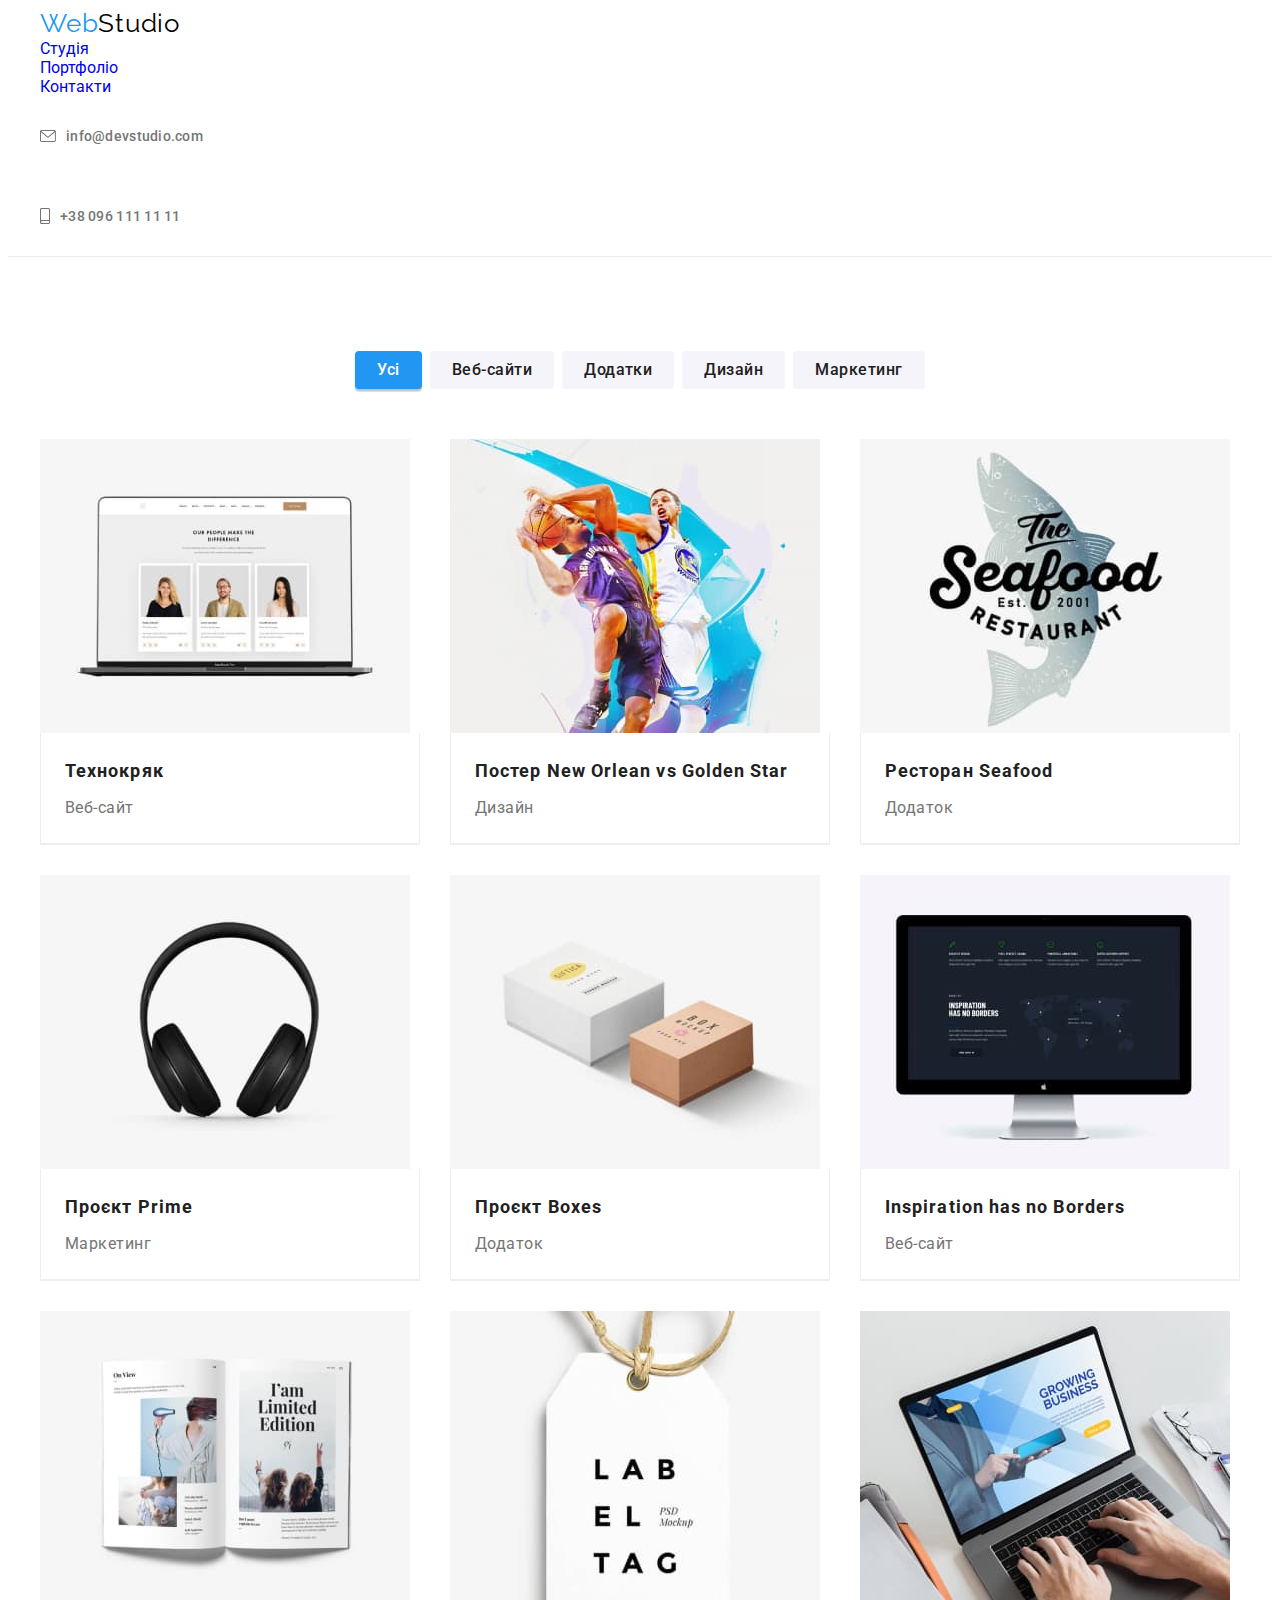
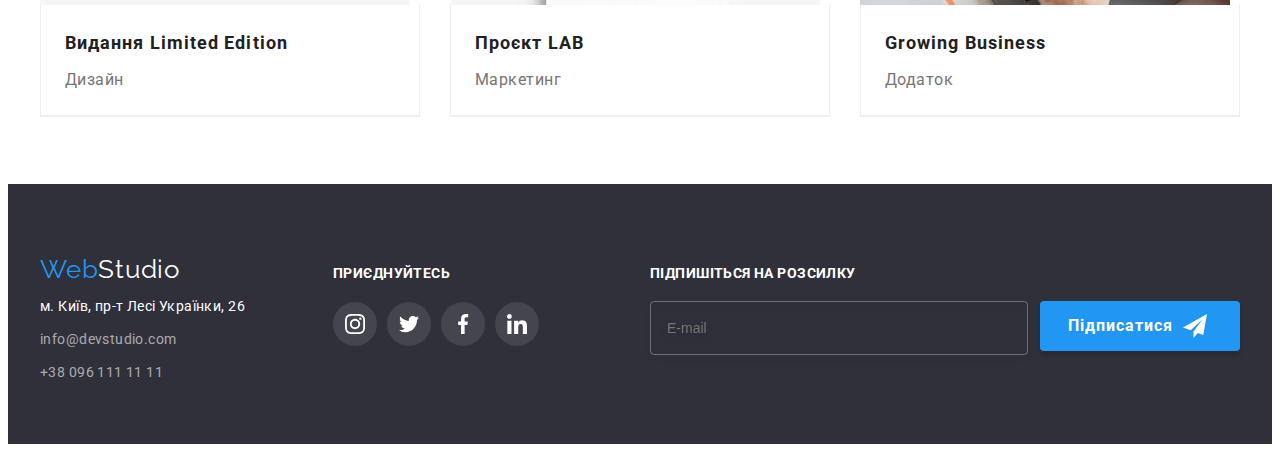
==== portfolio.html @ 2c51d4e5 "копіювання старого репозиторія" ====
<!DOCTYPE html>
<html lang="en">
<head>
    <meta charset="UTF-8">
    <meta http-equiv="X-UA-Compatible" content="IE=edge">
    <meta name="viewport" content="width=device-width, initial-scale=1.0">
    <title>goit-markup-hw-02</title>
    <link rel="preconnect" href="https://fonts.googleapis.com">
    <link rel="preconnect" href="https://fonts.gstatic.com" crossorigin>
    <link href="https://fonts.googleapis.com/css2?family=Raleway:wght@700&family=Roboto:wght@400;500;700;900&display=swap"
        rel="stylesheet">
    <link rel="stylesheet" href="https://cdnjs.cloudflare.com/ajax/libs/modern-normalize/1.1.0/modern-normalize.min.css"
        integrity="sha512-wpPYUAdjBVSE4KJnH1VR1HeZfpl1ub8YT/NKx4PuQ5NmX2tKuGu6U/JRp5y+Y8XG2tV+wKQpNHVUX03MfMFn9Q=="
        crossorigin="anonymous" referrerpolicy="no-referrer" />
    <!-- <link rel="stylesheet" href="./css/styles.css" /> -->
    <link rel="stylesheet" href="./css/main.min.css" />
</head>
<body>
    <header class="header">
       <div class="container header-container">
            <a href="./index.html" class="logo-link link"><span class="web">Web</span>Studio</a>
            <nav class="navigation">
                <ul class="header-nav ul">
                    <li class="header-nav-list">
                        <a href="./index.html"class="nav-link link">Студія</a></li>
                    <li class="header-nav-list">
                        <a href="./portfolio.html"class="nav-link link current">Портфоліо</a></li>
                    <li class="header-nav-list">
                        <a href="#"class="nav-link link">Контакти</a></li>
                </ul>
            </nav>
            <ul class="header-contacts ul">
                <li class="header-contacts-list">
                    <a href="mailto:info@devstudio.com" class="header-mail link">
                        <svg class="icon-mail" width="16" height="12">
                            <use href="./images/icons.svg#icon-envelope"></use>
                        </svg>
                    info@devstudio.com
                    </a>
                </li>
                <li class="header-contacts-list">
                    <a href="tel:+380961111111" class="header-tel link">
                        <svg class="icon-tel" width="10" height="16">
                            <use href="./images/icons.svg#icon-smartphone"></use>
                        </svg>
                    +38 096 111 11 11
                    </a>
                </li>
            </ul>
       </div>
    </header>
    <main>
        <section class="profile">
            <div class="container profile-container">
                <h2 class="visually-hidden">Портфоліо</h2>
                <ul class="profile-list ul">
                    <li class="profile-item">
                      <button  class="btn-portfolio current" type="button">Усі</button>  
                    </li>
                    <li class="profile-item">
                      <button class="btn-portfolio" type="button">Веб-сайти</button>  
                    </li>
                    <li class="profile-item">
                      <button class="btn-portfolio" type="button">Додатки</button>  
                    </li>
                    <li class="profile-item">
                      <button class="btn-portfolio" type="button">Дизайн</button>  
                    </li>
                    <li class="profile-item">
                      <button class="btn-portfolio" type="button">Маркетинг</button>  
                    </li>
                </ul>
                <ul class="content">
                    <li class="content-item ul">
                        <a href="#" class="work-link">
                            <div class="work-overlay">
                                <img src="./images/website.jpg" alt="Монітор ноутбука" width="370">
                                <p class="work-overlay-text">
                                    Ресурс пропонує комплексні пропозиції з різним рівнем функціоналу та сервісів. Все це дозволить відвідувачу отримати вичерпні відомості про компанію чи приватну особу.
                                </p>
                            </div>
                            <div class="project">
                                <h3 class="content-title">Технокряк</h3>
                                <p class="content-subtitle">Веб-сайт</p>
                            </div>
                        </a>
                    </li>
                    <li class="content-item ul">
                        <a href="#" class="work-link">
                            <div class="work-overlay">
                                <img src="./images/poster.jpg" alt="Басктболісти" width="370">
                                <p class="work-overlay-text">
                                    Ресурс пропонує комплексні пропозиції з різним рівнем функціоналу та сервісів. Все це дозволить відвідувачу отримати вичерпні відомості про компанію чи приватну особу.
                                </p>
                            </div>
                            <div class="project">
                                <h3 class="content-title">Постер New Orlean vs Golden Star</h3>
                                <p class="content-subtitle">Дизайн</p>
                            </div>
                        </a>
                    </li>
                    <li class="content-item ul">
                        <a href="#" class="work-link">
                            <div class="work-overlay">
                                <img src="./images/seafood.jpg" alt="Логотип ресторану" width="370">
                                <p class="work-overlay-text">
                                    Ресурс пропонує комплексні пропозиції з різним рівнем функціоналу та сервісів. Все це дозволить відвідувачу отримати вичерпні відомості про компанію чи приватну особу.
                                </p>
                            </div>
                            <div class="project">
                                <h3 class="content-title">Ресторан Seafood</h3>
                                <p class="content-subtitle">Додаток</p>
                            </div>
                        </a>
                    </li>
                    <li class="content-item ul">
                        <a href="#" class="work-link">
                            <div class="work-overlay">
                                <img src="./images/headphones.jpg" alt="Навушники" width="370">
                                <p class="work-overlay-text">
                                    Ресурс пропонує комплексні пропозиції з різним рівнем функціоналу та сервісів. Все це дозволить відвідувачу отримати вичерпні відомості про компанію чи приватну особу.
                                </p>
                            </div>
                            <div class="project">
                                <h3 class="content-title">Проєкт Prime</h3>
                                <p class="content-subtitle">Маркетинг</p>
                            </div>
                        </a>
                    </li>
                    <li class="content-item ul">
                        <a href="#" class="work-link">
                            <div class="work-overlay">
                                <img src="./images/boxes.jpg" alt="Дві коробки" width="370">
                                <p class="work-overlay-text">
                                    Ресурс пропонує комплексні пропозиції з різним рівнем функціоналу та сервісів. Все це дозволить відвідувачу отримати вичерпні відомості про компанію чи приватну особу.
                                </p>
                            </div>
                            <div class="project">
                                <h3 class="content-title">Проєкт Boxes</h3>
                                <p class="content-subtitle">Додаток</p>
                            </div>
                        </a>
                    </li>
                    <li class="content-item ul">
                        <a href="#" class="work-link">
                            <div class="work-overlay">
                                <img src="./images/inspiration.jpg" alt="Монітор комп'ютера" width="370">
                                <p class="work-overlay-text">
                                    Ресурс пропонує комплексні пропозиції з різним рівнем функціоналу та сервісів. Все це дозволить відвідувачу отримати вичерпні відомості про компанію чи приватну особу.
                                </p>
                            </div>
                            <div class="project">
                                <h3 class="content-title">Inspiration has no Borders</h3>
                                <p class="content-subtitle">Веб-сайт</p>
                            </div>
                        </a>
                    </li>
                    <li class="content-item ul">
                        <a href="#" class="work-link">
                            <div class="work-overlay">
                                <img src="./images/edition.jpg" alt="Розворот журналу" width="370">
                                <p class="work-overlay-text">
                                    Ресурс пропонує комплексні пропозиції з різним рівнем функціоналу та сервісів. Все це дозволить відвідувачу отримати вичерпні відомості про компанію чи приватну особу.
                                </p>
                            </div>
                            <div class="project">
                                <h3 class="content-title">Видання Limited Edition</h3>
                                <p class="content-subtitle">Дизайн</p>
                            </div>
                        </a>
                    </li>
                    <li class="content-item ul">
                        <a href="#" class="work-link">
                            <div class="work-overlay">
                                <img src="./images/lab.jpg" alt="Логотип" width="370">
                                <p class="work-overlay-text">
                                    Ресурс пропонує комплексні пропозиції з різним рівнем функціоналу та сервісів. Все це дозволить відвідувачу отримати вичерпні відомості про компанію чи приватну особу.
                                </p>
                            </div>
                            <div class="project">
                                <h3 class="content-title">Проєкт LAB</h3>
                                <p class="content-subtitle">Маркетинг</p>
                            </div>
                        </a>
                    </li>
                    <li class="content-item ul">
                        <a href="#" class="work-link">
                            <div class="work-overlay">
                                <img src="./images/business.jpg" alt="Людина друкує текст" width="370">
                                <p class="work-overlay-text">
                                    Ресурс пропонує комплексні пропозиції з різним рівнем функціоналу та сервісів. Все це дозволить відвідувачу отримати вичерпні відомості про компанію чи приватну особу.
                                </p>
                            </div>
                            <div class="project">
                                <h3 class="content-title">Growing Business</h3>
                                <p class="content-subtitle">Додаток</p>
                            </div>
                        </a>
                    </li>
                </ul>
            </div>
    </section>
    </main>
    <footer class="footer ">
        <div class="footer-field container">
            <div class="footer-container">
                <a href="./index.html" class="logo-footer-link link"><span class="web">Web</span>Studio</a>
                <address class="address">
                    <ul class="address-list ul">
                        <li class="address-list-item">
                            <a class="address-link link" href="https://goo.gl/maps/7Ttrmz1NtePC2R1u5" target="_blank"
                                rel="nooper noreffere">м. Київ, пр-т Лесі Українки, 26</a>
                        </li>
                        <li class="address-list-item">
                            <a class="contact-link link" href="mailto:info@devstudio.com">info@devstudio.com</a>
                        </li>
                        <li class="address-list-item">
                            <a class="contact-link link" href="tel:+380961111111">+38 096 111 11 11</a>
                        </li>
                    </ul>
                </address>
            </div>
            <div class="footer-social-container">
                <span class="footer-title">ПРИЄДНУЙТЕСЬ</span>
                <ul class="footer-social-list">
                    <li class="footer-list-item">
                        <a class="footer-social-link" href="#">
                            <svg class="team-social-icon" width="20" height="20">
                                <use href="./images/icons.svg#icon-instagram-2"></use>
                            </svg>
                        </a>
                    </li>
                    <li class="footer-list-item">
                        <a class="footer-social-link" href="#">
                            <svg class="team-social-icon" width="20" height="20">
                                <use href="./images/icons.svg#icon-twitter-1"></use>
                            </svg>
                        </a>
                    </li>
                    <li class="footer-list-item">
                        <a class="footer-social-link" href="#">
                            <svg class="team-social-icon" width="20" height="20">
                                <use href="./images/icons.svg#icon-facebook-1"></use>
                            </svg>
                        </a>
                    </li>
                    <li class="footer-list-item">
                        <a class="footer-social-link" href="#">
                            <svg class="team-social-icon" width="20" height="20">
                                <use href="./images/icons.svg#icon-linkedin-1"></use>
                            </svg>
                        </a>
                    </li>
                </ul>
            </div>
            <div class="footer-subscribe-container">
                <p class="footer-title">ПІДПИШІТЬСЯ НА РОЗСИЛКУ</p>
                <form action="#" class="subscribe-form">
                    <label for="user-email"></label>
                    <input type="email" name="user-email" class="footer-input" required id="user-email"
                        placeholder="E-mail" />
                    <div class="subscribe-wrap">
                        <button type="button" class="subscribe-btn btn">Підписатися
                            <svg class="subscribe-icon" width="24" height="24">
                                <use href="./images/icons.svg#icon-send"></use>
                            </svg>
                        </button>
                    </div>
                </form>
            </div>
        </div>
    </footer>
</body>
</html>
---- css/styles.css ----
/* body{
    font-family: 'Raleway', sans-serif;
    font-family: 'Roboto', sans-serif;
    background-color: var(--white);
    color: var(--main-text-color);
} */
/* :root { 
--main-text-color: #212121;
--secondary-text-color: #757575;
--accent: #2196F3;
--btn-hover:#188CE8;
--white: #ffffff; 
--black: #000000;
--team-section-color:#F5F4FA;
--section-color: #2F303A;
--btn-color: #F5F4FA;
--footer-background-color:#2F303A;
--border-project-color: #EEEEEE;
--border-header:#ECECEC;
--soc-link-team: #AFB1B8;
--aside-bck-color: #2F303A;
--time: 250ms;
--cubic:cubic-bezier(0.4, 0, 0.2, 1);
} */

/* h1,
h2,
h3,
h4,
h5,
h6, 
p{
  margin: 0;
}

ul{
  list-style: none;
  margin: 0;
  padding: 0;
}

address{
  font-style: normal;
} */

/* .container {
width: 1200px;
padding-left: 15px;
padding-right: 15px;
margin: 0 auto;
} */

/* img {
  display: block;
  max-width: 100%;
  height: auto;
} */

/* .section {
  padding: 94px 0;
} */


/* .btn{
  cursor: pointer;
  font-family: inherit;
  display: block;
  margin: auto;
}  */
/* studio styles */
/* ------------------------header styles------------------------------ */

/* .header{
background: var(--white);
border-bottom: 1px solid var(--border-header);
}

.logo-link{
font-family: Raleway;
color: var(--black);
font-size: 26px;
line-height: calc(31/26);
letter-spacing: 0.03em;
margin-right: 93px;
}

.web{
  color: var(--accent);
}

.link{
  text-decoration: none;
}

.header-container{
  display: flex;
  align-items: center;
  height: 80px; 
}

.navigation{
  margin-right: auto;
}


.nav-link.current{
  color: var(--accent);
}

.header-nav, .header-contacts {
  left: 0px;
  top: 0px;
  display: flex;
  gap: 50px;
}

.nav-link  {
  font-weight: 500;
  font-size: 14px;
  line-height: calc(16/14);
  letter-spacing: 0.02em;
  color: var(--main-text-colo);
  position: relative;
  display: block;
  padding: 32px 0;
}

.nav-link.current.link::after{
  display: block;
  content:'';
  position: absolute;
  bottom: -1px;
  left: 0;
  width: 100%;
  height: 4px;
  background-color: var(--accent);
  border-radius: 2px;
}

.header-mail, .header-tel {
  font-weight: 500;
  font-size: 14px;
  line-height: calc(16/14);
  letter-spacing: 0.02em;
  color: var(--secondary-text-color);
  display: flex;
  padding-top: 32px;
  padding-bottom: 32px;
  align-items: center;
  gap: 10px;
  transition: color var(--time) var(--cubic);
}

.icon-mail, .icon-tel{
  fill: currentColor;
}

.nav-link:hover,
.nav-link:focus, 
.header-mail:hover, 
.header-mail:focus, 
.header-tel:hover, 
.header-tel:focus {
  color: var(--accent);
} */

/* ------------------------hero styles------------------------------ */


/* .hero{
height: 600px;
background-color: var(--section-color);
background-image: linear-gradient(
  rgba(47, 48, 58, 0.4),
  rgba(47, 48, 58, 0.4)), 
  url('../images/hero.jpg');
background-repeat: no-repeat;
background-color: #C4C4C4;
background-position: center;
text-align: center;
padding-top: 200px;
padding-bottom: 200px; 
background-size: cover;
max-width: 1600px;
margin-left: auto;
margin-right: auto;
}

.section-title {
  width: 696px;
  margin: 0 auto 30px auto;
  margin-bottom: 30px;
  font-weight: 900;
  font-size: 44px;
  line-height: calc(60/44);
  text-align: center;
  letter-spacing: 0.06em;
  text-transform: uppercase;
  color: var(--white);  
}

.section-btn {
  font-weight: 700;
  font-size: 16px;
  line-height: calc(30/16);
  align-items: center;
  text-align: center;
  letter-spacing: 0.06em;
  background-color: var(--accent);
  border-radius: 4px;
  border: none;
  color: var(--white);
  margin-top: 30px;
  padding: 10px 29px;
  box-shadow: 0px 4px 4px rgba(0, 0, 0, 0.15);
  transition:
  background-color var(--time) var(--cubic);
}

.section-btn:hover,
.section-btn:focus{
  background-color: var(--btn-hover);
} */
/* ------------------------about styles------------------------------ */

/* .about-container{
  display: flex;
}

.about{
  padding: 94px 0;
}

.about-list{
  display: flex;
  gap: 30px;
}

.about-list-item{
  flex-basis: calc((100% - 90px) / 4);
}

.about-list-item::before{
  display: block;
  content: "";
  width: 270px;
  height: 120px;
  background-size: 70px 70px;
  background-repeat: no-repeat;
  background-position: center;
  background-color: #F5F4FA;
  margin-bottom: 30px;
  border-radius: 4px;
}

.icon-antena::before{
  background-image: url(../images/antena.svg);
}

.icon-clock::before{
  background-image: url(../images/clock.svg);
}

.icon-diagrama::before{
  background-image: url(../images/diagram.svg);
}

.icon-astronaut::before{
  background-image: url(../images/astronaut.svg);
} */

/* .about-title {
  font-size: 14px;
  line-height: calc(16/14);
  letter-spacing: 0.03em;
  text-transform: uppercase;
  color: var(--main-text-color);
  margin-bottom: 10px;
}

.about-sutitle {
  font-size: 14px;
  line-height: calc(24/14);
  letter-spacing: 0.03em;
  color: var(--secondary-text-color);
} */

/* ------------------------aside styles------------------------------ */


/* .aside{
  padding-bottom: 94px;
}

.aside-list{
  display: flex;
  gap: 30px;
}

.aside-list-item{
flex-basis: calc((100% - 30px) / 3);
}

.aside-title {
  font-size: 36px;
  line-height: calc(42/36);
  text-align: center;
  letter-spacing: 0.03em;
  color: var(--main-text-color);
  margin-bottom: 50px;
}

.work-wrap {
  position: relative;
}

.work-text {
font-weight: 700;
font-size: 14px;
line-height: calc(16/14);
text-align: center;
letter-spacing: 0.03em;
text-transform: uppercase;
color: var(--white);
padding-top: 27px;
position: absolute;
position: absolute;
bottom: 0;
left: 0;
width: 370px;
height: 70px;
background-color: var(--aside-bck-color);
opacity: 0.8;
margin: 0;
} */

/* ------------------------team styles------------------------------ */

/* .team {
  background: var(--team-section-color);
}

.team-list{
  display: flex;
  gap: 30px;
}

.team-item{
  flex-basis: calc((100% - 90px) / 4);
  box-shadow: 0px 1px 3px rgba(0, 0, 0, 0.12), 0px 1px 1px rgba(0, 0, 0, 0.14), 0px 2px 1px rgba(0, 0, 0, 0.2);
    border-radius: 0px 0px 4px 4px;
} */

/* .team-project{
  background: var(--white);
  border-radius: 0px 0px 4px 4px;
  padding-top: 30px;
  padding-bottom: 30px;
} */

/* .team-item-title {
  font-weight: 500;
  font-size: 16px;
  line-height: calc(19/16);
  text-align: center;
  letter-spacing: 0.03em;
  color: var(--main-text-color);
  margin-bottom: 10px;
} */

/* .team-item-sutitle {
  font-size: 16px;
  line-height: calc(19/16);
  text-align: center;
  letter-spacing: 0.03em;
  color: var(--secondary-text-color);
  margin-bottom: 16px;
}

.team-social-list{
  display: flex;
  justify-content: center;
  gap: 10px;
}

.social-list-item{
  width: 44px;
  height: 44px;
}

.social-list-link{
  display: flex;
  width: 100%;
  height: 100%;
  background-color: var(--white);
  border-radius: 50%;
  align-items: center;
  justify-content: center;
  text-decoration: none;
  color: inherit;
  color: var(--soc-link-team);
  transition: background-color var(--time) var(--cubic),
    color var(--time) var(--cubic);
}

.team-social-icon{
  fill: currentColor; 
} */

/* .social-list-link:hover,
.social-list-link:focus{
  background-color: var(--accent);
  color: var(--white);
} */

/* ------------------------clients styles------------------------------ */


/* .clients-list {
display: flex;
gap: 30px;
justify-content: center;
}

.clients-list-item {
  flex-basis: calc((100% - 30px) / 6);
}

.clients-link {
  display: flex;
  align-items: center;
  color: #AFB1B8;
  width: 170px;
  height: 92px;
  border: 1px solid #AFB1B8;
  border-radius: 4px;
  padding: 16px 32px;
  transition: border-color var(--time) var(--cubic),
      fill var(--time) var(--cubic);
}

.clients-icon {
  fill: currentColor;
}

.clients-link:hover,
.clients-link:focus{
  border-color: var(--accent);
  color: var(--accent);
} */


/* ------------------------footer styles------------------------------ */


/* 
.footer {
  background: var(--footer-background-color);
  background: var(--section-color);
  margin: 0 auto;
  padding-top: 60px;
  padding-bottom: 60px;
}

.logo-footer-link{
  font-family: Raleway;
  font-size: 26px;
  line-height: calc(31/16);
  letter-spacing: 0.03em;
  color: var(--white);
  margin-top: 10px;   
  margin-bottom: 20px;
} 


.address-list-item:not(:last-child) {
  margin-bottom: 9px;
}

.address-link{
  font-style: normal;
  font-size: 14px;
  line-height: calc(24/14);
  letter-spacing: 0.03em;
  color: var(--white);
  transition: 
      background-color var(--time) var(--cubic);
}

.contact-link {
  font-size: 14px;
  line-height: calc(24/14);
  letter-spacing: 0.03em;
  color: rgba(255, 255, 255, 0.6);
  font-style: normal;
  transition: background-color var(--time) var(--cubic);
}

.address-link:hover, 
.address-link:focus,
.contact-link:hover,
.contact-link:focus{
  color: var(--accent);
}

.footer .container{
  display: flex;
  align-items: baseline;
  justify-content: space-between;
}


.footer-social-container{
  margin-left: 70px;
  margin-top: 72;
  margin-right: 93px;
}

.part-footer {
  display: flex;
}

.footer-title{
  font-weight: 700;
  font-size: 14px;
  line-height: calc(16/14);
  letter-spacing: 0.03em;
  text-transform: uppercase;
  color: var(--white);
  margin-bottom: 20px;
}

.footer-social-list{
  display: flex;
  align-items: center;
  gap: 10px;
  margin-top: 20px;
}

.footer-list-item {
  width: 44px;
  height: 44px;
}

.footer-social-link {
  display: flex;
  width: 100%;
  height: 100%;
  border-radius: 50%;
  background: rgba(255, 255, 255, 0.1);
  align-items: center;
  color: var(--white);
  justify-content: center;
  text-decoration: none;
  transition:
      background-color var(--time) var(--cubic);
}

.team-social-icon {
  fill: currentColor;
}

.footer-social-link:hover,
.footer-social-link:focus{
  background-color: var(--accent);
}

.footer-subscribe {
display: block;
}

.subscribe-form {
  display: flex;
}

.footer-input {
  width: 358px;
  height: 50px;
  border: 1px solid rgba(255, 255, 255, 0.3);
  filter: drop-shadow(0px 4px 4px rgba(0, 0, 0, 0.15));
  border-radius: 4px;
  display: block;
  background-color: transparent;
  font-size: 14px;
  color: var(--secondary-text-color);
  outline: transparent;
  padding-left: 16px;
}


.subscribe-btn {
  font-weight: 700;
    font-size: 16px;
    line-height: calc(30/16);
    display: flex;
    align-items: center;
    text-align: center;
    letter-spacing: 0.06em;
    color: var(--white);
    width: 200px;
    height: 50px;
    background: var(--accent);
    box-shadow: 0px 4px 4px rgba(0, 0, 0, 0.15);
    border-radius: 4px;
    border: none;
    padding: 10px 28px;
    margin-left: 12px;
    transition: background-color var(--time) var(--cubic);
}

.subscribe-icon {
  fill: currentColor;
}

.subscribe-btn:hover{
  background-color: var(--btn-hover);
}
 */


/* profile styles */
/* ------------------------ styles------------------------------ */

/* .profile{
padding-top: 94px;
padding-bottom: 94px;
margin: 0;
}

.profile-list{
display: flex;
flex-wrap: wrap;
gap: 8px;
padding-bottom: 50px;
align-items: center;
justify-content: center;
} */


/* .visually-hidden {
  position: absolute;
  width: 1px;
  height: 1px;
  margin: -1px;
  border: 0;
  padding: 0;
  white-space: nowrap;
  clip-path: inset(100%);
  clip: rect(0 0 0 0);
  overflow: hidden;
} */

/* .btn-portfolio {
  font-family: inherit;
  font-style: normal;
  font-weight: 500;
  font-size: 16px;
  line-height: calc(26/16);
  text-align: center;
  letter-spacing: 0.03em;
  color: var(--main-text-color);
  background: var(--btn-color);
  border-radius: 4px;
  border: none;
  cursor: pointer;
  padding: 6px 22px;
  transition: color var(--time) var(--cubic),
  box-shadow var(--time) var(--cubic),
  background-color var(--time) var(--cubic);
}

.btn-portfolio.current{
  background-color: var(--accent);
  color: var(--white);
  box-shadow: 0px 3px 1px rgba(0, 0, 0, 0.1), 0px 1px 2px rgba(0, 0, 0, 0.08), 0px 2px 2px rgba(0, 0, 0, 0.12);
}

.btn-portfolio:hover,
.btn-portfolio:focus{
  background: var(--accent);
  color: var(--btn-color);
  box-shadow: 0px 3px 1px rgba(0, 0, 0, 0.1), 0px 1px 2px rgba(0, 0, 0, 0.08), 0px 2px 2px rgba(0, 0, 0, 0.12);
}

.work-link{
box-shadow: 0px 1px 1px rgba(0, 0, 0, 0.12), 0px 4px 4px rgba(0, 0, 0, 0.06), 1px 4px 6px rgba(0, 0, 0, 0.16);
text-decoration: none;
}  

.work-overlay {
  position: relative;
  overflow: hidden;
}

.work-overlay-text {
font-weight: 400;
font-size: 18px;
line-height: calc(28/18);
letter-spacing: 0.03em;
color: var(--white);
position: absolute;
top: 0;
left: 0;
transform: translateY(100%);
transition: transform var(--time) var(--cubic),
opacity var(--time) var(--cubic);
width: 100%;
height: 100%;
padding-top: 63px;
padding-right: 24px;
padding-bottom: 63px;
padding-left: 24px;
margin: 0;
opacity: 0;
background-color: rgba(33, 150, 243, 0.9);
}

.work-link:hover .work-overlay-text {
  transform: translateY(0);
  opacity: 1;
} */

/* ------------------------content styles------------------------------ */

/* .profile{
  padding-bottom: 67px;
}

.content-title {
  font-style: normal;
  font-size: 18px;
  line-height: calc(36/18);
  letter-spacing: 0.06em;
  color: var(--main-text-color);
  margin-bottom: 4px;
}

.content {
  display: flex;
  flex-wrap: wrap;
  gap: 30px;
}

.content-item{
flex-basis: calc((100% - 60px) / 3);
border-bottom: 1px solid var(--border-project-color);
padding: 0;
margin: 0;
transition: box-shadow var(--time) var(--cubic),
background-color var(--time) var(--cubic);
}

.project{
  padding: 20px 24px;
  border: 1px solid var(--border-project-color);
  border-top: 0;
}

.content-subtitle{
  font-size: 16px;
  line-height: calc(30/16);
  letter-spacing: 0.03em;
  color: var(--secondary-text-color);
}

.content-item:hover,
.content-item:focus{
  box-shadow: 0px 1px 1px rgba(0, 0, 0, 0.12), 0px 4px 4px rgba(0, 0, 0, 0.06), 1px 4px 6px rgba(0, 0, 0, 0.16);
} */



/* ------------------------modal styles------------------------------ */

/* .backdrop{
  position: fixed;
  width: 100%;
  height: 100%;
  background: rgba(0, 0, 0, 0.2);
  top: 0;
  transition: opacity 1000ms var(--cubic), visibility 1000ms var(--cubic);
}

.modal{
  width: 528px;
  min-height: 581px;
  background: var(--white);
  box-shadow: 0px 1px 3px rgba(0, 0, 0, 0.12), 0px 1px 1px rgba(0, 0, 0, 0.14), 0px 2px 1px rgba(0, 0, 0, 0.2);
  border-radius: 4px;
  transform: translate(-50%, -50%) scaleX(1);
  top: 50%;
  left: 50%;
  position: absolute;
  transition: transform 1000ms var(--cubic);
  padding: 40px;
}

.backdrop.is-hidden .modal{
  transform: translate(-50%, -50%) scaleX(1.5);
}

.close-dtn{
box-sizing: border-box;
width: 30px;
height: 30px;
background: var(--white);
border: 1px solid rgba(0, 0, 0, 0.1);
border-radius: 50%;
display: flex;
align-items: center;
justify-content: center;
background-color: transparent;
position: absolute;
right: 8px;
top: 8px;
}

.close-icon{
  fill: currentColor;
}

.close-dtn:hover,
.close-dtn:focus{
  color: var(--accent)
} */

/* .is-hidden{
  opacity: 0;
  visibility: hidden;
  pointer-events: none;
} */


/* .modal-title{
    font-weight: 700;
    font-size: 20px;
    line-height: calc(23/20);
    text-align: center;
    letter-spacing: 0.03em;
    color: var(--black); 
    margin-bottom: 12px;
}

.modal-label{
margin-bottom: 10px;
}



.label-title{
  display: inline-block;
  margin-bottom: 4px;
  font-size: 12px;
    line-height: calc(14/12);
    letter-spacing: 0.01em;
    color: var(--secondary-text-color);
    
}

.input-wrap{
  position: relative;
}

.modal-icon{
  position: absolute;
  left: 5px;
  top: 50%;
  transform: translateY(-50%);
  margin-left: 11px;
  fill: currentColor;
}

.modal-input{
  width: 100%;
  height: 40px;
  border: 1px solid rgba(33, 33, 33, 0.2);
  border-radius: 4px;
  display: block;
  background-color: transparent;
  font-size: 14px;
  color: var(--black);
  outline: transparent;
  padding-left: 42px;
  transition:
      color var(--time) var(--cubic),
      border-color var(--time) var(--cubic);
}

.modal-input:focus,
.feedback:focus, .feedback:hover{
  border-color: var(--accent);
}

.modal-input:focus + .modal-icon{
  fill: var(--accent);
}

.modal-feedback{
  margin-bottom: 20px;
} */

/* textarea {
  resize: none;
} */

/* .feedback{
  display: block;
  width: 448px;
  height: 120px;
  border: 1px solid rgba(33, 33, 33, 0.2);
  border-radius: 4px;
  margin-bottom: 20px;
  padding: 12px 16px;
  color: var(--secondary-text-color);
  outline: transparent;
  font-size: 12px;
  line-height: calc(14/12);
  transition:
      color var(--time) var(--cubic),
      border-color var(--time) var(--cubic);
}

.feedback::placeholder{
    font-size: 12px;
    line-height: calc(14/12);
    letter-spacing: 0.01em;
    color: var(--secondary-text-color);
}

.policy-label {
  display: flex;
  align-items: center;
  justify-content: center;
  gap: 8px;
  margin-bottom: 30px;
  font-size: 14px;
  line-height: calc(24 / 14);
  letter-spacing: 0.03em;
  color:var(--secondary-text-color);
}



.policy-icon {
  fill: var(--white);
  border: 2px solid #212121;
  border-radius: 2px;
  transition: border-color var(--time) var(--cubic),
  background-color var(--time) var(--cubic);
}

.policy-link {
  position: relative;
  font-weight: 400;
  font-size: 14px;
  line-height: calc(24 / 14);
  letter-spacing: 0.03em;
  color: var(--accent);
}

.policy-link::after{
  content: " ";
  position: absolute;
  bottom: 5px;
  left: 0;
  width: 100%;
  height: 1px;
  background-color: var(--accent);
}

.policy-checkbox:checked + .policy-icon{
  border-color: transparent;
  background-color: var(--accent);
}

.send-btn{
font-weight: 700;
  font-size: 16px;
  line-height: calc(30/16);
  display: flex;
  align-items: center;
  text-align: center;
  letter-spacing: 0.06em;
  color: var(--white);
  width: 200px;
  height: 50px;
  background: #2196F3;
  box-shadow: 0px 4px 4px rgba(0, 0, 0, 0.15);
  border-radius: 4px;
  border: none;
  padding: 10px 52px;
  transition:
      background-color var(--time) var(--cubic);
}

.send-btn:hover,
.send-btn:focus{
  background: var(--btn-hover);
    box-shadow: 0px 4px 4px rgba(0, 0, 0, 0.15);
    border-radius: 4px;
} */
---- css/main.min.css ----
body{font-family:"Raleway",sans-serif;font-family:"Roboto",sans-serif;background-color:var(--white);color:var(--main-text-color)}.section{padding:94px 0}.link{text-decoration:none}:root{--main-text-color: #212121;--secondary-text-color: #757575;--accent: #2196F3;--btn-hover: #188CE8;--white: #ffffff;--black: #000000;--team-section-color: #F5F4FA;--section-color: #2F303A;--btn-color: #F5F4FA;--footer-background-color: #2F303A;--border-project-color: #EEEEEE;--border-header: #ECECEC;--soc-link-team: #AFB1B8;--aside-bck-color: #2F303A;--time: 250ms;--cubic: cubic-bezier(0.4, 0, 0.2, 1)}h1,h2,h3,h4,h5,h6,p{margin:0}ul{list-style:none;margin:0;padding:0}address{font-style:normal}img{display:block;max-width:100%;height:auto}textarea{resize:none}.visually-hidden{position:absolute;width:1px;height:1px;margin:-1px;border:0;padding:0;white-space:nowrap;-webkit-clip-path:inset(100%);clip-path:inset(100%);clip:rect(0 0 0 0);overflow:hidden}.is-hidden{opacity:0;visibility:hidden;pointer-events:none}.container{width:1200px;padding-left:15px;padding-right:15px;margin:0 auto}.btn{cursor:pointer;font-family:inherit;display:block;margin:auto}.about__title{font-size:14px;line-height:1.1428571429;letter-spacing:.03em;text-transform:uppercase;color:var(--main-text-color);margin-bottom:10px}.about__sutitle{font-size:14px;line-height:1.7142857143;letter-spacing:.03em;color:var(--secondary-text-color)}.backdrop{position:fixed;width:100%;height:100%;background:rgba(0,0,0,.2);top:0;transition:opacity 1000ms var(--cubic),visibility 1000ms var(--cubic)}.modal{width:528px;min-height:581px;background:var(--white);box-shadow:0px 1px 3px rgba(0,0,0,.12),0px 1px 1px rgba(0,0,0,.14),0px 2px 1px rgba(0,0,0,.2);border-radius:4px;transform:translate(-50%, -50%) scaleX(1);top:50%;left:50%;position:absolute;transition:transform 1000ms var(--cubic);padding:40px}.backdrop.is-hidden .modal{transform:translate(-50%, -50%) scaleX(1.5)}.close-dtn{box-sizing:border-box;width:30px;height:30px;background:var(--white);border:1px solid rgba(0,0,0,.1);border-radius:50%;display:flex;align-items:center;justify-content:center;background-color:rgba(0,0,0,0);position:absolute;right:8px;top:8px}.close-dtn:hover,.close-dtn:focus{color:var(--accent)}.close-icon{fill:currentColor}.modal-title{font-weight:700;font-size:20px;line-height:1.15;text-align:center;letter-spacing:.03em;color:var(--black);margin-bottom:12px}.modal-label{margin-bottom:10px}.label-title{display:inline-block;margin-bottom:4px;font-size:12px;line-height:1.1666666667;letter-spacing:.01em;color:var(--secondary-text-color)}.input-wrap{position:relative}.modal-icon{position:absolute;left:5px;top:50%;transform:translateY(-50%);margin-left:11px;fill:currentColor}.modal-input:focus+.modal-icon{fill:var(--accent)}.modal-input{width:100%;height:40px;border:1px solid rgba(33,33,33,.2);border-radius:4px;display:block;background-color:rgba(0,0,0,0);font-size:14px;color:var(--black);outline:rgba(0,0,0,0);padding-left:42px;transition:color var(--time) var(--cubic),border-color var(--time) var(--cubic)}.modal-input:focus{border-color:var(--accent)}.modal-feedback{margin-bottom:20px}.feedback{display:block;width:448px;height:120px;border:1px solid rgba(33,33,33,.2);border-radius:4px;margin-bottom:20px;padding:12px 16px;color:var(--secondary-text-color);outline:rgba(0,0,0,0);font-size:12px;line-height:1.1666666667;transition:color var(--time) var(--cubic),border-color var(--time) var(--cubic)}.feedback:focus,.feedback:hover{border-color:var(--accent)}.feedback::-moz-placeholder{font-size:14px;line-height:1.1666666667;letter-spacing:.01em;color:var(--secondary-text-color)}.feedback:-ms-input-placeholder{font-size:14px;line-height:1.1666666667;letter-spacing:.01em;color:var(--secondary-text-color)}.feedback::placeholder{font-size:14px;line-height:1.1666666667;letter-spacing:.01em;color:var(--secondary-text-color)}.policy-label{display:flex;align-items:center;justify-content:center;gap:8px;margin-bottom:30px;font-size:14px;line-height:1.7142857143;letter-spacing:.03em;color:var(--secondary-text-color)}.policy-icon{fill:var(--white);border:2px solid #212121;border-radius:2px;transition:border-color var(--time) var(--cubic),background-color var(--time) var(--cubic)}.policy-checkbox:checked+.policy-icon{border-color:rgba(0,0,0,0);background-color:var(--accent)}.policy-link{position:relative;font-weight:400;font-size:14px;line-height:1.7142857143;letter-spacing:.03em;color:var(--accent)}.policy-link::after{content:" ";position:absolute;bottom:5px;left:0;width:100%;height:1px;background-color:var(--accent)}.send-btn{font-weight:700;font-size:16px;line-height:1.875;display:flex;align-items:center;text-align:center;letter-spacing:.06em;color:var(--white);width:200px;height:50px;background:#2196f3;box-shadow:0px 4px 4px rgba(0,0,0,.15);border-radius:4px;border:none;padding:10px 52px;transition:background-color var(--time) var(--cubic)}.send-btn:hover,.send-btn:focus{background:var(--btn-hover);box-shadow:0px 4px 4px rgba(0,0,0,.15);border-radius:4px}.header{background:var(--white);border-bottom:1px solid var(--border-header)}.logo-link{font-family:Raleway;color:var(--black);font-size:26px;line-height:1.1923076923;letter-spacing:.03em}.header__logo{margin-right:93px}.web{color:var(--accent)}.header__container{display:flex;align-items:center;height:80px}.header__navigation{margin-right:auto}.menu__link.current{color:var(--accent)}.menu,.header__contacts{left:0px;top:0px;display:flex;gap:50px}.menu__link{font-weight:500;font-size:14px;line-height:1.1428571429;letter-spacing:.02em;color:var(--main-text-colo);position:relative;display:block;padding:32px 0}.menu__link:hover,.menu__link:focus{color:var(--accent)}.menu__link.current.link::after{display:block;content:"";position:absolute;bottom:-1px;left:0;width:100%;height:4px;background-color:var(--accent);border-radius:2px}.header-mail,.header-tel{font-weight:500;font-size:14px;line-height:1.1428571429;letter-spacing:.02em;color:var(--secondary-text-color);display:flex;padding-top:32px;padding-bottom:32px;align-items:center;gap:10px;transition:color var(--time) var(--cubic)}.header-mail:hover,.header-mail:focus,.header-tel:hover,.header-tel:focus{color:var(--accent)}.icon-mail,.icon-tel{fill:currentColor}.hero{height:600px;background-color:var(--section-color);background-image:linear-gradient(rgba(47, 48, 58, 0.4), rgba(47, 48, 58, 0.4)),url("../images/hero.jpg");background-repeat:no-repeat;background-color:#c4c4c4;background-position:center;text-align:center;padding-top:200px;padding-bottom:200px;background-size:cover;max-width:1600px;margin-left:auto;margin-right:auto}.hero__title{width:696px;margin:0 auto 30px auto;margin-bottom:30px;font-weight:900;font-size:44px;line-height:1.3636363636;text-align:center;letter-spacing:.06em;text-transform:uppercase;color:var(--white)}.hero__btn{font-weight:700;font-size:16px;line-height:1.875;align-items:center;text-align:center;letter-spacing:.06em;background-color:var(--accent);border-radius:4px;border:none;color:var(--white);margin-top:30px;padding:10px 29px;box-shadow:0px 4px 4px rgba(0,0,0,.15);transition:background-color var(--time) var(--cubic)}.hero__btn:hover,.hero__btn:focus{background-color:var(--btn-hover)}.about__container{display:flex}.about{padding:94px 0}.menu-list{display:flex;gap:30px}.menu-list__item{flex-basis:calc((100% - 90px)/4)}.menu-list__item::before{display:block;content:"";width:270px;height:120px;background-size:70px 70px;background-repeat:no-repeat;background-position:center;background-color:#f5f4fa;margin-bottom:30px;border-radius:4px}.icon-antena::before{background-image:url(../images/antena.svg)}.icon-clock::before{background-image:url(../images/clock.svg)}.icon-diagrama::before{background-image:url(../images/diagram.svg)}.icon-astronaut::before{background-image:url(../images/astronaut.svg)}.aside{padding-bottom:94px}.aside-list{display:flex;gap:30px}.aside-list-item{flex-basis:calc((100% - 30px)/3)}.aside-title{font-size:36px;line-height:1.1666666667;text-align:center;letter-spacing:.03em;color:var(--main-text-color);margin-bottom:50px}.work-wrap{position:relative}.work-text{font-weight:700;font-size:14px;line-height:1.1428571429;text-align:center;letter-spacing:.03em;text-transform:uppercase;color:var(--white);padding-top:27px;position:absolute;position:absolute;bottom:0;left:0;width:370px;height:70px;background-color:var(--aside-bck-color);opacity:.8;margin:0}.team{background:var(--team-section-color)}.team-list{display:flex;gap:30px}.team-item{flex-basis:calc((100% - 90px)/4);box-shadow:0px 1px 3px rgba(0,0,0,.12),0px 1px 1px rgba(0,0,0,.14),0px 2px 1px rgba(0,0,0,.2);border-radius:0px 0px 4px 4px}.team-project{background:var(--white);border-radius:0px 0px 4px 4px;padding-top:30px;padding-bottom:30px}.team-item-title{font-weight:500;font-size:16px;line-height:1.1875;text-align:center;letter-spacing:.03em;color:var(--main-text-color);margin-bottom:10px}.team-item-sutitle{font-size:16px;line-height:1.1875;text-align:center;letter-spacing:.03em;color:var(--secondary-text-color);margin-bottom:16px}.team-social-list{display:flex;justify-content:center;gap:10px}.social-list-item{width:44px;height:44px}.social-list-link{display:flex;width:100%;height:100%;background-color:var(--white);border-radius:50%;align-items:center;justify-content:center;text-decoration:none;color:inherit;color:var(--soc-link-team);transition:background-color var(--time) var(--cubic),color var(--time) var(--cubic)}.social-list-link:hover,.social-list-link:focus{background-color:var(--accent);color:var(--white)}.team-social-icon{fill:currentColor}.clients-list{display:flex;gap:30px;justify-content:center}.clients-list-item{flex-basis:calc((100% - 30px)/6)}.clients-link{display:flex;align-items:center;color:#afb1b8;width:170px;height:92px;border:1px solid #afb1b8;border-radius:4px;padding:16px 32px;transition:border-color var(--time) var(--cubic),fill var(--time) var(--cubic)}.clients-link:hover,.clients-link:focus{border-color:var(--accent);color:var(--accent)}.clients-icon{fill:currentColor}.footer{background:var(--footer-background-color);background:var(--section-color);margin:0 auto;padding-top:60px;padding-bottom:60px}.logo-footer-link{font-family:Raleway;font-size:26px;line-height:1.9375;letter-spacing:.03em;color:var(--white);margin-top:10px;margin-bottom:20px}.address-list-item:not(:last-child){margin-bottom:9px}.address-link{font-style:normal;font-size:14px;line-height:1.7142857143;letter-spacing:.03em;color:var(--white);transition:background-color var(--time) var(--cubic)}.address-link:hover,.address-link:focus{color:var(--accent)}.contact-link{font-size:14px;line-height:1.7142857143;letter-spacing:.03em;color:rgba(255,255,255,.6);font-style:normal;transition:background-color var(--time) var(--cubic)}.contact-link:hover,.contact-link:focus{color:var(--accent)}.footer .container{display:flex;align-items:baseline;justify-content:space-between}.footer-social-container{margin-left:70px;margin-top:72;margin-right:93px}.part-footer{display:flex}.footer-title{font-weight:700;font-size:14px;line-height:1.1428571429;letter-spacing:.03em;text-transform:uppercase;color:var(--white);margin-bottom:20px}.footer-social-list{display:flex;align-items:center;gap:10px;margin-top:20px}.footer-list-item{width:44px;height:44px}.footer-social-link{display:flex;width:100%;height:100%;border-radius:50%;background:rgba(255,255,255,.1);align-items:center;color:var(--white);justify-content:center;text-decoration:none;transition:background-color var(--time) var(--cubic)}.footer-social-link:hover,.footer-social-link:focus{background-color:var(--accent)}.team-social-icon{fill:currentColor}.footer-subscribe{display:block}.subscribe-form{display:flex}.footer-input{width:358px;height:50px;border:1px solid rgba(255,255,255,.3);filter:drop-shadow(0px 4px 4px rgba(0, 0, 0, 0.15));border-radius:4px;display:block;background-color:rgba(0,0,0,0);font-size:14px;color:var(--secondary-text-color);outline:rgba(0,0,0,0);padding-left:16px}.subscribe-btn{font-weight:700;font-size:16px;line-height:1.875;display:flex;align-items:center;text-align:center;letter-spacing:.06em;color:var(--white);width:200px;height:50px;background:var(--accent);box-shadow:0px 4px 4px rgba(0,0,0,.15);border-radius:4px;border:none;padding:10px 28px;margin-left:12px;transition:background-color var(--time) var(--cubic)}.subscribe-btn:hover{background-color:var(--btn-hover)}.subscribe-icon{fill:currentColor;margin-left:10px}.profile{padding-top:94px;padding-bottom:94px;margin:0}.profile-list{display:flex;flex-wrap:wrap;gap:8px;padding-bottom:50px;align-items:center;justify-content:center}.btn-portfolio{font-family:inherit;font-style:normal;font-weight:500;font-size:16px;line-height:1.625;text-align:center;letter-spacing:.03em;color:var(--main-text-color);background:var(--btn-color);border-radius:4px;border:none;cursor:pointer;padding:6px 22px;transition:color var(--time) var(--cubic),box-shadow var(--time) var(--cubic),background-color var(--time) var(--cubic)}.btn-portfolio:hover,.btn-portfolio:focus{background:var(--accent);color:var(--btn-color);box-shadow:0px 3px 1px rgba(0,0,0,.1),0px 1px 2px rgba(0,0,0,.08),0px 2px 2px rgba(0,0,0,.12)}.btn-portfolio.current{background-color:var(--accent);color:var(--white);box-shadow:0px 3px 1px rgba(0,0,0,.1),0px 1px 2px rgba(0,0,0,.08),0px 2px 2px rgba(0,0,0,.12)}.work-link{box-shadow:0px 1px 1px rgba(0,0,0,.12),0px 4px 4px rgba(0,0,0,.06),1px 4px 6px rgba(0,0,0,.16);text-decoration:none}.work-overlay{position:relative;overflow:hidden}.work-overlay-text{font-weight:400;font-size:18px;line-height:1.5555555556;letter-spacing:.03em;color:var(--white);position:absolute;top:0;left:0;transform:translateY(100%);transition:transform var(--time) var(--cubic),opacity var(--time) var(--cubic);width:100%;height:100%;padding-top:63px;padding-right:24px;padding-bottom:63px;padding-left:24px;margin:0;opacity:0;background-color:rgba(33,150,243,.9)}.work-link:hover .work-overlay-text{transform:translateY(0);opacity:1}.profile{padding-bottom:67px}.content-title{font-style:normal;font-size:18px;line-height:2;letter-spacing:.06em;color:var(--main-text-color);margin-bottom:4px}.content{display:flex;flex-wrap:wrap;gap:30px}.content-item{flex-basis:calc((100% - 60px)/3);border-bottom:1px solid var(--border-project-color);padding:0;margin:0;transition:box-shadow var(--time) var(--cubic),background-color var(--time) var(--cubic)}.content-item:hover,.content-item:focus{box-shadow:0px 1px 1px rgba(0,0,0,.12),0px 4px 4px rgba(0,0,0,.06),1px 4px 6px rgba(0,0,0,.16)}.project{padding:20px 24px;border:1px solid var(--border-project-color);border-top:0}.content-subtitle{font-size:16px;line-height:1.875;letter-spacing:.03em;color:var(--secondary-text-color)}/*# sourceMappingURL=main.min.css.map */
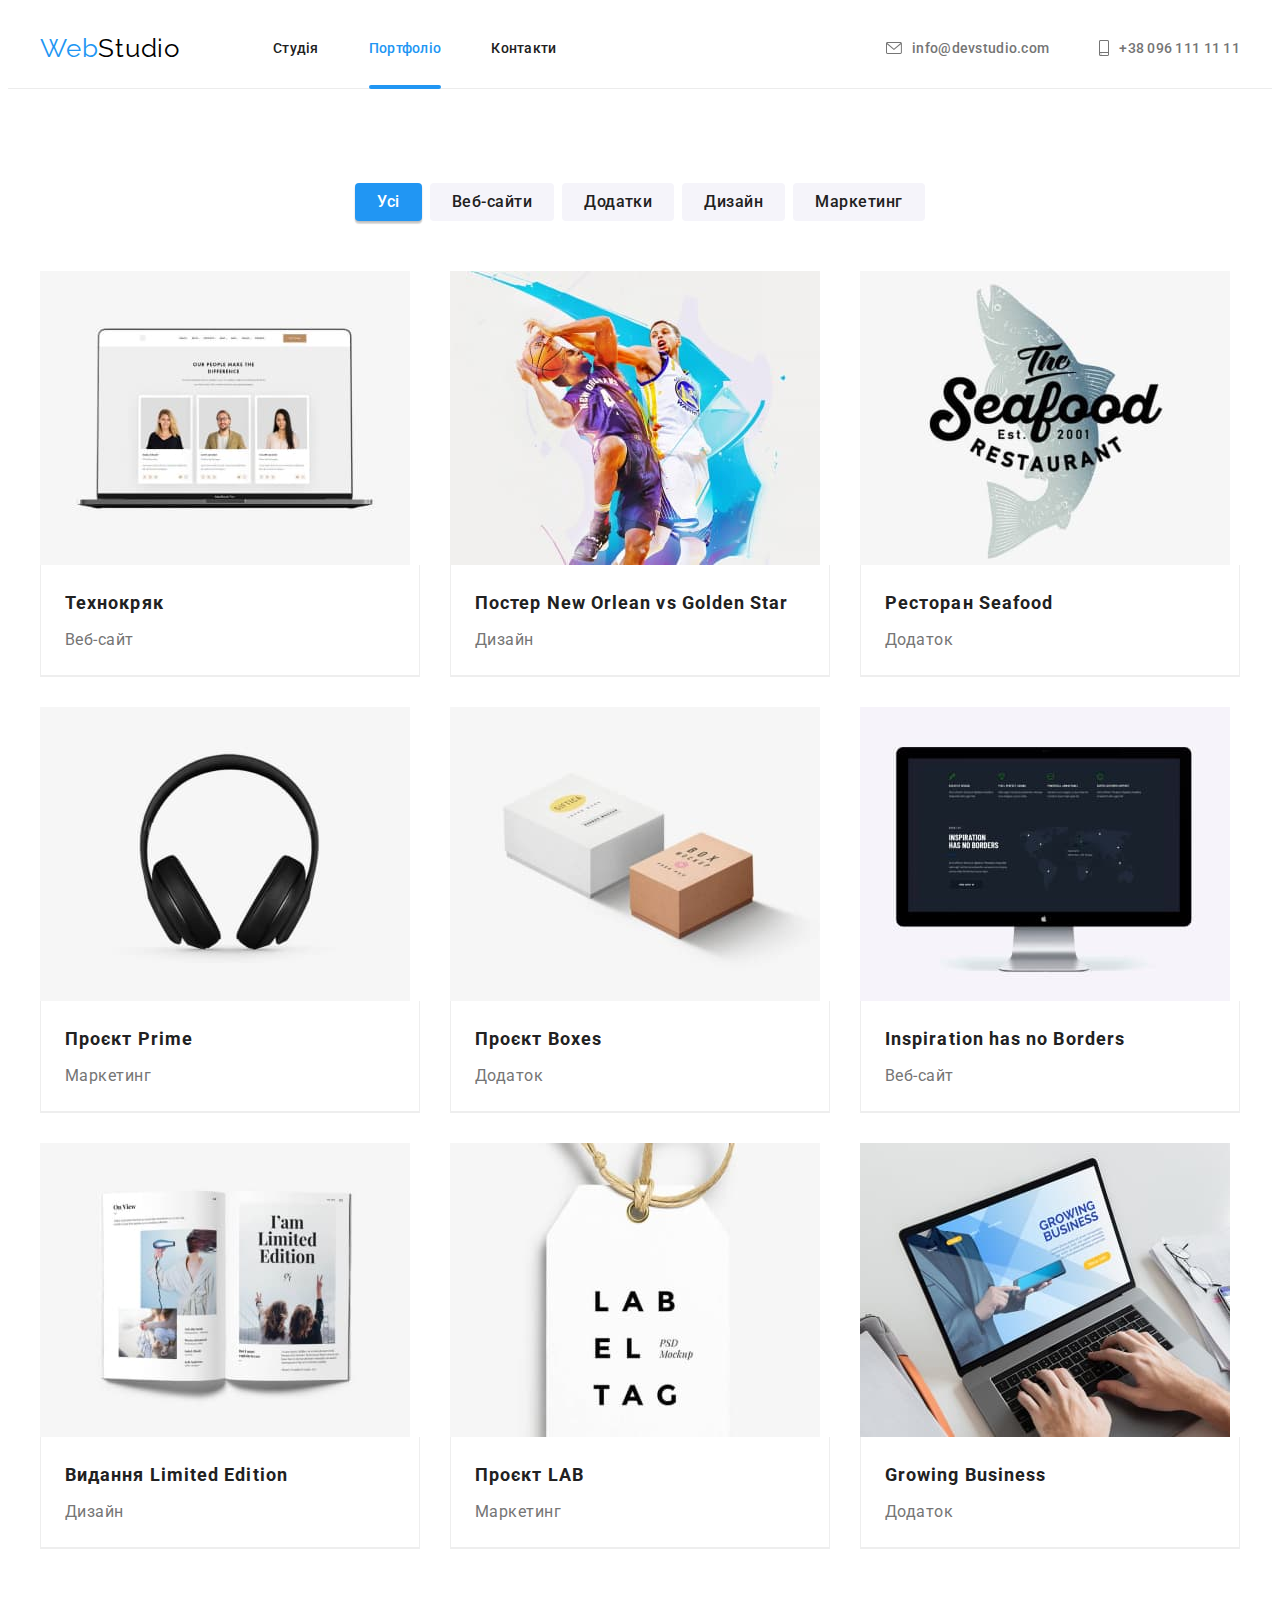
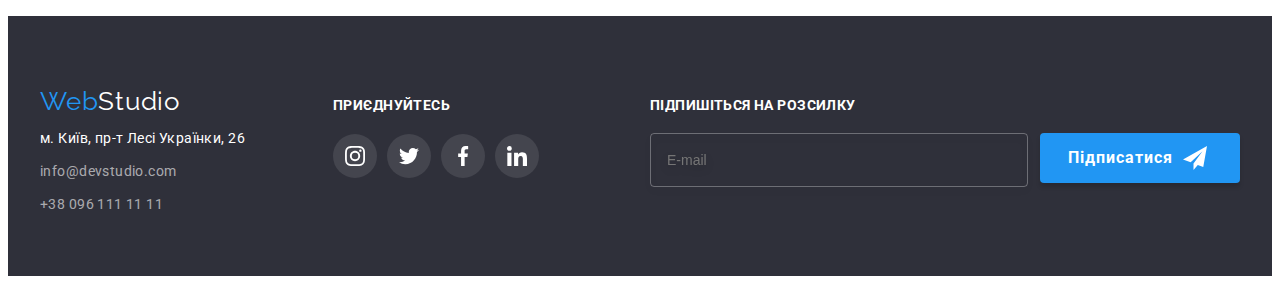
==== commit 5bf79369: "Зміни" ====
--- a/portfolio.html
+++ b/portfolio.html
@@ -4,7 +4,7 @@
     <meta charset="UTF-8">
     <meta http-equiv="X-UA-Compatible" content="IE=edge">
     <meta name="viewport" content="width=device-width, initial-scale=1.0">
-    <title>goit-markup-hw-02</title>
+    <title>goit-markup-hw</title>
     <link rel="preconnect" href="https://fonts.googleapis.com">
     <link rel="preconnect" href="https://fonts.gstatic.com" crossorigin>
     <link href="https://fonts.googleapis.com/css2?family=Raleway:wght@700&family=Roboto:wght@400;500;700;900&display=swap"
@@ -17,37 +17,40 @@
 </head>
 <body>
     <header class="header">
-       <div class="container header-container">
-            <a href="./index.html" class="logo-link link"><span class="web">Web</span>Studio</a>
-            <nav class="navigation">
-                <ul class="header-nav ul">
-                    <li class="header-nav-list">
-                        <a href="./index.html"class="nav-link link">Студія</a></li>
-                    <li class="header-nav-list">
-                        <a href="./portfolio.html"class="nav-link link current">Портфоліо</a></li>
-                    <li class="header-nav-list">
-                        <a href="#"class="nav-link link">Контакти</a></li>
+        <div class="container header__container">
+            <a href="./index.html" class="logo-link header__logo link"><span class="web">Web</span>Studio</a>
+            <nav class="navigation header__navigation">
+                <ul class="menu ul">
+                    <li class="menu__item">
+                        <a href="./index.html" class="menu__link link ">Студія</a>
+                    </li>
+                    <li class="menu__item">
+                        <a href="./portfolio.html" class="menu__link link current">Портфоліо</a>
+                    </li>
+                    <li class="menu__item">
+                        <a href="#" class="menu__link link">Контакти</a>
+                    </li>
                 </ul>
             </nav>
-            <ul class="header-contacts ul">
+            <ul class="header__contacts ul">
                 <li class="header-contacts-list">
-                    <a href="mailto:info@devstudio.com" class="header-mail link">
+                    <a href=" mailto:info@devstudio.com" class="header-mail link">
                         <svg class="icon-mail" width="16" height="12">
                             <use href="./images/icons.svg#icon-envelope"></use>
                         </svg>
-                    info@devstudio.com
+                        info@devstudio.com
                     </a>
                 </li>
                 <li class="header-contacts-list">
-                    <a href="tel:+380961111111" class="header-tel link">
+                    <a href=" tel:+380961111111" class="header-tel link">
                         <svg class="icon-tel" width="10" height="16">
                             <use href="./images/icons.svg#icon-smartphone"></use>
                         </svg>
-                    +38 096 111 11 11
+                        +38 096 111 11 11
                     </a>
                 </li>
             </ul>
-       </div>
+        </div>
     </header>
     <main>
         <section class="profile">
--- a/css/main.min.css
+++ b/css/main.min.css
@@ -1 +1 @@
-body{font-family:"Raleway",sans-serif;font-family:"Roboto",sans-serif;background-color:var(--white);color:var(--main-text-color)}.section{padding:94px 0}.link{text-decoration:none}:root{--main-text-color: #212121;--secondary-text-color: #757575;--accent: #2196F3;--btn-hover: #188CE8;--white: #ffffff;--black: #000000;--team-section-color: #F5F4FA;--section-color: #2F303A;--btn-color: #F5F4FA;--footer-background-color: #2F303A;--border-project-color: #EEEEEE;--border-header: #ECECEC;--soc-link-team: #AFB1B8;--aside-bck-color: #2F303A;--time: 250ms;--cubic: cubic-bezier(0.4, 0, 0.2, 1)}h1,h2,h3,h4,h5,h6,p{margin:0}ul{list-style:none;margin:0;padding:0}address{font-style:normal}img{display:block;max-width:100%;height:auto}textarea{resize:none}.visually-hidden{position:absolute;width:1px;height:1px;margin:-1px;border:0;padding:0;white-space:nowrap;-webkit-clip-path:inset(100%);clip-path:inset(100%);clip:rect(0 0 0 0);overflow:hidden}.is-hidden{opacity:0;visibility:hidden;pointer-events:none}.container{width:1200px;padding-left:15px;padding-right:15px;margin:0 auto}.btn{cursor:pointer;font-family:inherit;display:block;margin:auto}.about__title{font-size:14px;line-height:1.1428571429;letter-spacing:.03em;text-transform:uppercase;color:var(--main-text-color);margin-bottom:10px}.about__sutitle{font-size:14px;line-height:1.7142857143;letter-spacing:.03em;color:var(--secondary-text-color)}.backdrop{position:fixed;width:100%;height:100%;background:rgba(0,0,0,.2);top:0;transition:opacity 1000ms var(--cubic),visibility 1000ms var(--cubic)}.modal{width:528px;min-height:581px;background:var(--white);box-shadow:0px 1px 3px rgba(0,0,0,.12),0px 1px 1px rgba(0,0,0,.14),0px 2px 1px rgba(0,0,0,.2);border-radius:4px;transform:translate(-50%, -50%) scaleX(1);top:50%;left:50%;position:absolute;transition:transform 1000ms var(--cubic);padding:40px}.backdrop.is-hidden .modal{transform:translate(-50%, -50%) scaleX(1.5)}.close-dtn{box-sizing:border-box;width:30px;height:30px;background:var(--white);border:1px solid rgba(0,0,0,.1);border-radius:50%;display:flex;align-items:center;justify-content:center;background-color:rgba(0,0,0,0);position:absolute;right:8px;top:8px}.close-dtn:hover,.close-dtn:focus{color:var(--accent)}.close-icon{fill:currentColor}.modal-title{font-weight:700;font-size:20px;line-height:1.15;text-align:center;letter-spacing:.03em;color:var(--black);margin-bottom:12px}.modal-label{margin-bottom:10px}.label-title{display:inline-block;margin-bottom:4px;font-size:12px;line-height:1.1666666667;letter-spacing:.01em;color:var(--secondary-text-color)}.input-wrap{position:relative}.modal-icon{position:absolute;left:5px;top:50%;transform:translateY(-50%);margin-left:11px;fill:currentColor}.modal-input:focus+.modal-icon{fill:var(--accent)}.modal-input{width:100%;height:40px;border:1px solid rgba(33,33,33,.2);border-radius:4px;display:block;background-color:rgba(0,0,0,0);font-size:14px;color:var(--black);outline:rgba(0,0,0,0);padding-left:42px;transition:color var(--time) var(--cubic),border-color var(--time) var(--cubic)}.modal-input:focus{border-color:var(--accent)}.modal-feedback{margin-bottom:20px}.feedback{display:block;width:448px;height:120px;border:1px solid rgba(33,33,33,.2);border-radius:4px;margin-bottom:20px;padding:12px 16px;color:var(--secondary-text-color);outline:rgba(0,0,0,0);font-size:12px;line-height:1.1666666667;transition:color var(--time) var(--cubic),border-color var(--time) var(--cubic)}.feedback:focus,.feedback:hover{border-color:var(--accent)}.feedback::-moz-placeholder{font-size:14px;line-height:1.1666666667;letter-spacing:.01em;color:var(--secondary-text-color)}.feedback:-ms-input-placeholder{font-size:14px;line-height:1.1666666667;letter-spacing:.01em;color:var(--secondary-text-color)}.feedback::placeholder{font-size:14px;line-height:1.1666666667;letter-spacing:.01em;color:var(--secondary-text-color)}.policy-label{display:flex;align-items:center;justify-content:center;gap:8px;margin-bottom:30px;font-size:14px;line-height:1.7142857143;letter-spacing:.03em;color:var(--secondary-text-color)}.policy-icon{fill:var(--white);border:2px solid #212121;border-radius:2px;transition:border-color var(--time) var(--cubic),background-color var(--time) var(--cubic)}.policy-checkbox:checked+.policy-icon{border-color:rgba(0,0,0,0);background-color:var(--accent)}.policy-link{position:relative;font-weight:400;font-size:14px;line-height:1.7142857143;letter-spacing:.03em;color:var(--accent)}.policy-link::after{content:" ";position:absolute;bottom:5px;left:0;width:100%;height:1px;background-color:var(--accent)}.send-btn{font-weight:700;font-size:16px;line-height:1.875;display:flex;align-items:center;text-align:center;letter-spacing:.06em;color:var(--white);width:200px;height:50px;background:#2196f3;box-shadow:0px 4px 4px rgba(0,0,0,.15);border-radius:4px;border:none;padding:10px 52px;transition:background-color var(--time) var(--cubic)}.send-btn:hover,.send-btn:focus{background:var(--btn-hover);box-shadow:0px 4px 4px rgba(0,0,0,.15);border-radius:4px}.header{background:var(--white);border-bottom:1px solid var(--border-header)}.logo-link{font-family:Raleway;color:var(--black);font-size:26px;line-height:1.1923076923;letter-spacing:.03em}.header__logo{margin-right:93px}.web{color:var(--accent)}.header__container{display:flex;align-items:center;height:80px}.header__navigation{margin-right:auto}.menu__link.current{color:var(--accent)}.menu,.header__contacts{left:0px;top:0px;display:flex;gap:50px}.menu__link{font-weight:500;font-size:14px;line-height:1.1428571429;letter-spacing:.02em;color:var(--main-text-colo);position:relative;display:block;padding:32px 0}.menu__link:hover,.menu__link:focus{color:var(--accent)}.menu__link.current.link::after{display:block;content:"";position:absolute;bottom:-1px;left:0;width:100%;height:4px;background-color:var(--accent);border-radius:2px}.header-mail,.header-tel{font-weight:500;font-size:14px;line-height:1.1428571429;letter-spacing:.02em;color:var(--secondary-text-color);display:flex;padding-top:32px;padding-bottom:32px;align-items:center;gap:10px;transition:color var(--time) var(--cubic)}.header-mail:hover,.header-mail:focus,.header-tel:hover,.header-tel:focus{color:var(--accent)}.icon-mail,.icon-tel{fill:currentColor}.hero{height:600px;background-color:var(--section-color);background-image:linear-gradient(rgba(47, 48, 58, 0.4), rgba(47, 48, 58, 0.4)),url("../images/hero.jpg");background-repeat:no-repeat;background-color:#c4c4c4;background-position:center;text-align:center;padding-top:200px;padding-bottom:200px;background-size:cover;max-width:1600px;margin-left:auto;margin-right:auto}.hero__title{width:696px;margin:0 auto 30px auto;margin-bottom:30px;font-weight:900;font-size:44px;line-height:1.3636363636;text-align:center;letter-spacing:.06em;text-transform:uppercase;color:var(--white)}.hero__btn{font-weight:700;font-size:16px;line-height:1.875;align-items:center;text-align:center;letter-spacing:.06em;background-color:var(--accent);border-radius:4px;border:none;color:var(--white);margin-top:30px;padding:10px 29px;box-shadow:0px 4px 4px rgba(0,0,0,.15);transition:background-color var(--time) var(--cubic)}.hero__btn:hover,.hero__btn:focus{background-color:var(--btn-hover)}.about__container{display:flex}.about{padding:94px 0}.menu-list{display:flex;gap:30px}.menu-list__item{flex-basis:calc((100% - 90px)/4)}.menu-list__item::before{display:block;content:"";width:270px;height:120px;background-size:70px 70px;background-repeat:no-repeat;background-position:center;background-color:#f5f4fa;margin-bottom:30px;border-radius:4px}.icon-antena::before{background-image:url(../images/antena.svg)}.icon-clock::before{background-image:url(../images/clock.svg)}.icon-diagrama::before{background-image:url(../images/diagram.svg)}.icon-astronaut::before{background-image:url(../images/astronaut.svg)}.aside{padding-bottom:94px}.aside-list{display:flex;gap:30px}.aside-list-item{flex-basis:calc((100% - 30px)/3)}.aside-title{font-size:36px;line-height:1.1666666667;text-align:center;letter-spacing:.03em;color:var(--main-text-color);margin-bottom:50px}.work-wrap{position:relative}.work-text{font-weight:700;font-size:14px;line-height:1.1428571429;text-align:center;letter-spacing:.03em;text-transform:uppercase;color:var(--white);padding-top:27px;position:absolute;position:absolute;bottom:0;left:0;width:370px;height:70px;background-color:var(--aside-bck-color);opacity:.8;margin:0}.team{background:var(--team-section-color)}.team-list{display:flex;gap:30px}.team-item{flex-basis:calc((100% - 90px)/4);box-shadow:0px 1px 3px rgba(0,0,0,.12),0px 1px 1px rgba(0,0,0,.14),0px 2px 1px rgba(0,0,0,.2);border-radius:0px 0px 4px 4px}.team-project{background:var(--white);border-radius:0px 0px 4px 4px;padding-top:30px;padding-bottom:30px}.team-item-title{font-weight:500;font-size:16px;line-height:1.1875;text-align:center;letter-spacing:.03em;color:var(--main-text-color);margin-bottom:10px}.team-item-sutitle{font-size:16px;line-height:1.1875;text-align:center;letter-spacing:.03em;color:var(--secondary-text-color);margin-bottom:16px}.team-social-list{display:flex;justify-content:center;gap:10px}.social-list-item{width:44px;height:44px}.social-list-link{display:flex;width:100%;height:100%;background-color:var(--white);border-radius:50%;align-items:center;justify-content:center;text-decoration:none;color:inherit;color:var(--soc-link-team);transition:background-color var(--time) var(--cubic),color var(--time) var(--cubic)}.social-list-link:hover,.social-list-link:focus{background-color:var(--accent);color:var(--white)}.team-social-icon{fill:currentColor}.clients-list{display:flex;gap:30px;justify-content:center}.clients-list-item{flex-basis:calc((100% - 30px)/6)}.clients-link{display:flex;align-items:center;color:#afb1b8;width:170px;height:92px;border:1px solid #afb1b8;border-radius:4px;padding:16px 32px;transition:border-color var(--time) var(--cubic),fill var(--time) var(--cubic)}.clients-link:hover,.clients-link:focus{border-color:var(--accent);color:var(--accent)}.clients-icon{fill:currentColor}.footer{background:var(--footer-background-color);background:var(--section-color);margin:0 auto;padding-top:60px;padding-bottom:60px}.logo-footer-link{font-family:Raleway;font-size:26px;line-height:1.9375;letter-spacing:.03em;color:var(--white);margin-top:10px;margin-bottom:20px}.address-list-item:not(:last-child){margin-bottom:9px}.address-link{font-style:normal;font-size:14px;line-height:1.7142857143;letter-spacing:.03em;color:var(--white);transition:background-color var(--time) var(--cubic)}.address-link:hover,.address-link:focus{color:var(--accent)}.contact-link{font-size:14px;line-height:1.7142857143;letter-spacing:.03em;color:rgba(255,255,255,.6);font-style:normal;transition:background-color var(--time) var(--cubic)}.contact-link:hover,.contact-link:focus{color:var(--accent)}.footer .container{display:flex;align-items:baseline;justify-content:space-between}.footer-social-container{margin-left:70px;margin-top:72;margin-right:93px}.part-footer{display:flex}.footer-title{font-weight:700;font-size:14px;line-height:1.1428571429;letter-spacing:.03em;text-transform:uppercase;color:var(--white);margin-bottom:20px}.footer-social-list{display:flex;align-items:center;gap:10px;margin-top:20px}.footer-list-item{width:44px;height:44px}.footer-social-link{display:flex;width:100%;height:100%;border-radius:50%;background:rgba(255,255,255,.1);align-items:center;color:var(--white);justify-content:center;text-decoration:none;transition:background-color var(--time) var(--cubic)}.footer-social-link:hover,.footer-social-link:focus{background-color:var(--accent)}.team-social-icon{fill:currentColor}.footer-subscribe{display:block}.subscribe-form{display:flex}.footer-input{width:358px;height:50px;border:1px solid rgba(255,255,255,.3);filter:drop-shadow(0px 4px 4px rgba(0, 0, 0, 0.15));border-radius:4px;display:block;background-color:rgba(0,0,0,0);font-size:14px;color:var(--secondary-text-color);outline:rgba(0,0,0,0);padding-left:16px}.subscribe-btn{font-weight:700;font-size:16px;line-height:1.875;display:flex;align-items:center;text-align:center;letter-spacing:.06em;color:var(--white);width:200px;height:50px;background:var(--accent);box-shadow:0px 4px 4px rgba(0,0,0,.15);border-radius:4px;border:none;padding:10px 28px;margin-left:12px;transition:background-color var(--time) var(--cubic)}.subscribe-btn:hover{background-color:var(--btn-hover)}.subscribe-icon{fill:currentColor;margin-left:10px}.profile{padding-top:94px;padding-bottom:94px;margin:0}.profile-list{display:flex;flex-wrap:wrap;gap:8px;padding-bottom:50px;align-items:center;justify-content:center}.btn-portfolio{font-family:inherit;font-style:normal;font-weight:500;font-size:16px;line-height:1.625;text-align:center;letter-spacing:.03em;color:var(--main-text-color);background:var(--btn-color);border-radius:4px;border:none;cursor:pointer;padding:6px 22px;transition:color var(--time) var(--cubic),box-shadow var(--time) var(--cubic),background-color var(--time) var(--cubic)}.btn-portfolio:hover,.btn-portfolio:focus{background:var(--accent);color:var(--btn-color);box-shadow:0px 3px 1px rgba(0,0,0,.1),0px 1px 2px rgba(0,0,0,.08),0px 2px 2px rgba(0,0,0,.12)}.btn-portfolio.current{background-color:var(--accent);color:var(--white);box-shadow:0px 3px 1px rgba(0,0,0,.1),0px 1px 2px rgba(0,0,0,.08),0px 2px 2px rgba(0,0,0,.12)}.work-link{box-shadow:0px 1px 1px rgba(0,0,0,.12),0px 4px 4px rgba(0,0,0,.06),1px 4px 6px rgba(0,0,0,.16);text-decoration:none}.work-overlay{position:relative;overflow:hidden}.work-overlay-text{font-weight:400;font-size:18px;line-height:1.5555555556;letter-spacing:.03em;color:var(--white);position:absolute;top:0;left:0;transform:translateY(100%);transition:transform var(--time) var(--cubic),opacity var(--time) var(--cubic);width:100%;height:100%;padding-top:63px;padding-right:24px;padding-bottom:63px;padding-left:24px;margin:0;opacity:0;background-color:rgba(33,150,243,.9)}.work-link:hover .work-overlay-text{transform:translateY(0);opacity:1}.profile{padding-bottom:67px}.content-title{font-style:normal;font-size:18px;line-height:2;letter-spacing:.06em;color:var(--main-text-color);margin-bottom:4px}.content{display:flex;flex-wrap:wrap;gap:30px}.content-item{flex-basis:calc((100% - 60px)/3);border-bottom:1px solid var(--border-project-color);padding:0;margin:0;transition:box-shadow var(--time) var(--cubic),background-color var(--time) var(--cubic)}.content-item:hover,.content-item:focus{box-shadow:0px 1px 1px rgba(0,0,0,.12),0px 4px 4px rgba(0,0,0,.06),1px 4px 6px rgba(0,0,0,.16)}.project{padding:20px 24px;border:1px solid var(--border-project-color);border-top:0}.content-subtitle{font-size:16px;line-height:1.875;letter-spacing:.03em;color:var(--secondary-text-color)}/*# sourceMappingURL=main.min.css.map */+body{font-family:"Raleway",sans-serif;font-family:"Roboto",sans-serif;background-color:var(--white);color:var(--main-text-color)}.section{padding:94px 0}.link{text-decoration:none}:root{--main-text-color: #212121;--secondary-text-color: #757575;--accent: #2196F3;--btn-hover: #188CE8;--white: #ffffff;--black: #000000;--team-section-color: #F5F4FA;--section-color: #2F303A;--btn-color: #F5F4FA;--footer-background-color: #2F303A;--border-project-color: #EEEEEE;--border-header: #ECECEC;--soc-link-team: #AFB1B8;--aside-bck-color: #2F303A;--time: 250ms;--cubic: cubic-bezier(0.4, 0, 0.2, 1)}h1,h2,h3,h4,h5,h6,p{margin:0}ul{list-style:none;margin:0;padding:0}address{font-style:normal}img{display:block;max-width:100%;height:auto}textarea{resize:none}.visually-hidden{position:absolute;width:1px;height:1px;margin:-1px;border:0;padding:0;white-space:nowrap;-webkit-clip-path:inset(100%);clip-path:inset(100%);clip:rect(0 0 0 0);overflow:hidden}.is-hidden{opacity:0;visibility:hidden;pointer-events:none}.container{min-width:1200px;min-width:480px;padding-left:15px;padding-right:15px;margin:0 auto}@media screen and (min-width: 480px){.container{max-width:480px}}@media screen and (min-width: 768px){.container{max-width:768px}}@media screen and (min-width: 1200px){.container{max-width:1200px}}.btn{cursor:pointer;font-family:inherit;display:block;margin:auto}.about__title{font-size:14px;line-height:1.1428571429;letter-spacing:.03em;text-transform:uppercase;color:var(--main-text-color);margin-bottom:10px}.about__sutitle{font-size:14px;line-height:1.7142857143;letter-spacing:.03em;color:var(--secondary-text-color)}.backdrop{position:fixed;width:100%;height:100%;background:rgba(0,0,0,.2);top:0;transition:opacity 1000ms var(--cubic),visibility 1000ms var(--cubic)}.modal{width:528px;min-height:581px;background:var(--white);box-shadow:0px 1px 3px rgba(0,0,0,.12),0px 1px 1px rgba(0,0,0,.14),0px 2px 1px rgba(0,0,0,.2);border-radius:4px;transform:translate(-50%, -50%) scaleX(1);top:50%;left:50%;position:absolute;transition:transform 1000ms var(--cubic);padding:40px}.backdrop.is-hidden .modal{transform:translate(-50%, -50%) scaleX(1.5)}.close-dtn{box-sizing:border-box;width:30px;height:30px;background:var(--white);border:1px solid rgba(0,0,0,.1);border-radius:50%;display:flex;align-items:center;justify-content:center;background-color:rgba(0,0,0,0);position:absolute;right:8px;top:8px}.close-dtn:hover,.close-dtn:focus{color:var(--accent)}.close-icon{fill:currentColor}.modal-title{font-weight:700;font-size:20px;line-height:1.15;text-align:center;letter-spacing:.03em;color:var(--black);margin-bottom:12px}.modal-label{margin-bottom:10px}.label-title{display:inline-block;margin-bottom:4px;font-size:12px;line-height:1.1666666667;letter-spacing:.01em;color:var(--secondary-text-color)}.input-wrap{position:relative}.modal-icon{position:absolute;left:5px;top:50%;transform:translateY(-50%);margin-left:11px;fill:currentColor}.modal-input:focus+.modal-icon{fill:var(--accent)}.modal-input{width:100%;height:40px;border:1px solid rgba(33,33,33,.2);border-radius:4px;display:block;background-color:rgba(0,0,0,0);font-size:14px;color:var(--black);outline:rgba(0,0,0,0);padding-left:42px;transition:color var(--time) var(--cubic),border-color var(--time) var(--cubic)}.modal-input:focus{border-color:var(--accent)}.modal-feedback{margin-bottom:20px}.feedback{display:block;width:448px;height:120px;border:1px solid rgba(33,33,33,.2);border-radius:4px;margin-bottom:20px;padding:12px 16px;color:var(--secondary-text-color);outline:rgba(0,0,0,0);font-size:12px;line-height:1.1666666667;transition:color var(--time) var(--cubic),border-color var(--time) var(--cubic)}.feedback:focus,.feedback:hover{border-color:var(--accent)}.feedback::-moz-placeholder{font-size:14px;line-height:1.1666666667;letter-spacing:.01em;color:var(--secondary-text-color)}.feedback:-ms-input-placeholder{font-size:14px;line-height:1.1666666667;letter-spacing:.01em;color:var(--secondary-text-color)}.feedback::placeholder{font-size:14px;line-height:1.1666666667;letter-spacing:.01em;color:var(--secondary-text-color)}.policy-label{display:flex;align-items:center;justify-content:center;gap:8px;margin-bottom:30px;font-size:14px;line-height:1.7142857143;letter-spacing:.03em;color:var(--secondary-text-color)}.policy-icon{fill:var(--white);border:2px solid #212121;border-radius:2px;transition:border-color var(--time) var(--cubic),background-color var(--time) var(--cubic)}.policy-checkbox:checked+.policy-icon{border-color:rgba(0,0,0,0);background-color:var(--accent)}.policy-link{position:relative;font-weight:400;font-size:14px;line-height:1.7142857143;letter-spacing:.03em;color:var(--accent)}.policy-link::after{content:" ";position:absolute;bottom:5px;left:0;width:100%;height:1px;background-color:var(--accent)}.send-btn{font-weight:700;font-size:16px;line-height:1.875;display:flex;align-items:center;text-align:center;letter-spacing:.06em;color:var(--white);width:200px;height:50px;background:#2196f3;box-shadow:0px 4px 4px rgba(0,0,0,.15);border-radius:4px;border:none;padding:10px 52px;transition:background-color var(--time) var(--cubic)}.send-btn:hover,.send-btn:focus{background:var(--btn-hover);box-shadow:0px 4px 4px rgba(0,0,0,.15);border-radius:4px}.header{background:var(--white);border-bottom:1px solid var(--border-header)}.logo-link{font-family:Raleway;color:var(--black);font-size:26px;line-height:1.1923076923;letter-spacing:.03em}.header__logo{margin-right:93px}.web{color:var(--accent)}.header__container{display:flex;align-items:center;height:80px}.header__navigation{margin-right:auto}.menu__link.current{color:var(--accent)}.menu,.header__contacts{left:0px;top:0px;display:flex;gap:50px}.menu__link{font-weight:500;font-size:14px;line-height:1.1428571429;letter-spacing:.02em;color:var(--main-text-colo);position:relative;display:block;padding:32px 0}.menu__link:hover,.menu__link:focus{color:var(--accent)}.menu__link.current.link::after{display:block;content:"";position:absolute;bottom:-1px;left:0;width:100%;height:4px;background-color:var(--accent);border-radius:2px}.header-mail,.header-tel{font-weight:500;font-size:14px;line-height:1.1428571429;letter-spacing:.02em;color:var(--secondary-text-color);display:flex;padding-top:32px;padding-bottom:32px;align-items:center;gap:10px;transition:color var(--time) var(--cubic)}.header-mail:hover,.header-mail:focus,.header-tel:hover,.header-tel:focus{color:var(--accent)}.icon-mail,.icon-tel{fill:currentColor}.hero{height:600px;background-color:var(--section-color);background-image:linear-gradient(rgba(47, 48, 58, 0.4), rgba(47, 48, 58, 0.4)),url("../images/hero.jpg");background-repeat:no-repeat;background-color:#c4c4c4;background-position:center;text-align:center;padding-top:200px;padding-bottom:200px;background-size:cover;max-width:1600px;margin-left:auto;margin-right:auto}.hero__title{width:696px;margin:0 auto 30px auto;margin-bottom:30px;font-weight:900;font-size:44px;line-height:1.3636363636;text-align:center;letter-spacing:.06em;text-transform:uppercase;color:var(--white)}.hero__btn{font-weight:700;font-size:16px;line-height:1.875;align-items:center;text-align:center;letter-spacing:.06em;background-color:var(--accent);border-radius:4px;border:none;color:var(--white);margin-top:30px;padding:10px 29px;box-shadow:0px 4px 4px rgba(0,0,0,.15);transition:background-color var(--time) var(--cubic)}.hero__btn:hover,.hero__btn:focus{background-color:var(--btn-hover)}.about__container{display:flex}.about{padding:94px 0}.menu-list{display:flex;gap:30px}.menu-list__item{flex-basis:calc((100% - 90px)/4)}.menu-list__item::before{display:block;content:"";width:270px;height:120px;background-size:70px 70px;background-repeat:no-repeat;background-position:center;background-color:#f5f4fa;margin-bottom:30px;border-radius:4px}.icon-antena::before{background-image:url(../images/antena.svg)}.icon-clock::before{background-image:url(../images/clock.svg)}.icon-diagrama::before{background-image:url(../images/diagram.svg)}.icon-astronaut::before{background-image:url(../images/astronaut.svg)}.aside{padding-bottom:94px}.aside-list{display:flex;gap:30px}.aside-list-item{flex-basis:calc((100% - 30px)/3)}.aside-title{font-size:36px;line-height:1.1666666667;text-align:center;letter-spacing:.03em;color:var(--main-text-color);margin-bottom:50px}.work-wrap{position:relative}.work-text{font-weight:700;font-size:14px;line-height:1.1428571429;text-align:center;letter-spacing:.03em;text-transform:uppercase;color:var(--white);padding-top:27px;position:absolute;position:absolute;bottom:0;left:0;width:370px;height:70px;background-color:var(--aside-bck-color);opacity:.8;margin:0}.team{background:var(--team-section-color)}.team-list{display:flex;gap:30px;flex-wrap:flex}.team-item{width:100%;box-shadow:0px 1px 3px rgba(0,0,0,.12),0px 1px 1px rgba(0,0,0,.14),0px 2px 1px rgba(0,0,0,.2);border-radius:0px 0px 4px 4px}@media screen and (min-width: 768px){.team-item{width:calc((100% - 30px)/2)}}.team-project{background:var(--white);border-radius:0px 0px 4px 4px;padding-top:30px;padding-bottom:30px}.team-item-title{font-weight:500;font-size:16px;line-height:1.1875;text-align:center;letter-spacing:.03em;color:var(--main-text-color);margin-bottom:10px}.team-item-sutitle{font-size:16px;line-height:1.1875;text-align:center;letter-spacing:.03em;color:var(--secondary-text-color);margin-bottom:16px}.team-social-list{display:flex;justify-content:center;gap:10px}.social-list-item{width:44px;height:44px}.social-list-link{display:flex;width:100%;height:100%;background-color:var(--white);border-radius:50%;align-items:center;justify-content:center;text-decoration:none;color:inherit;color:var(--soc-link-team);transition:background-color var(--time) var(--cubic),color var(--time) var(--cubic)}.social-list-link:hover,.social-list-link:focus{background-color:var(--accent);color:var(--white)}.team-social-icon{fill:currentColor}.clients-list{display:flex;gap:30px;justify-content:center}.clients-list-item{flex-basis:calc((100% - 30px)/6)}.clients-link{display:flex;align-items:center;color:#afb1b8;width:170px;height:92px;border:1px solid #afb1b8;border-radius:4px;padding:16px 32px;transition:border-color var(--time) var(--cubic),fill var(--time) var(--cubic)}.clients-link:hover,.clients-link:focus{border-color:var(--accent);color:var(--accent)}.clients-icon{fill:currentColor}.footer{background:var(--footer-background-color);background:var(--section-color);margin:0 auto;padding-top:60px;padding-bottom:60px}.logo-footer-link{font-family:Raleway;font-size:26px;line-height:1.9375;letter-spacing:.03em;color:var(--white);margin-top:10px;margin-bottom:20px}.address-list-item:not(:last-child){margin-bottom:9px}.address-link{font-style:normal;font-size:14px;line-height:1.7142857143;letter-spacing:.03em;color:var(--white);transition:background-color var(--time) var(--cubic)}.address-link:hover,.address-link:focus{color:var(--accent)}.contact-link{font-size:14px;line-height:1.7142857143;letter-spacing:.03em;color:rgba(255,255,255,.6);font-style:normal;transition:background-color var(--time) var(--cubic)}.contact-link:hover,.contact-link:focus{color:var(--accent)}.footer .container{display:flex;align-items:baseline;justify-content:space-between}.footer-social-container{margin-left:70px;margin-top:72;margin-right:93px}.part-footer{display:flex}.footer-title{font-weight:700;font-size:14px;line-height:1.1428571429;letter-spacing:.03em;text-transform:uppercase;color:var(--white);margin-bottom:20px}.footer-social-list{display:flex;align-items:center;gap:10px;margin-top:20px}.footer-list-item{width:44px;height:44px}.footer-social-link{display:flex;width:100%;height:100%;border-radius:50%;background:rgba(255,255,255,.1);align-items:center;color:var(--white);justify-content:center;text-decoration:none;transition:background-color var(--time) var(--cubic)}.footer-social-link:hover,.footer-social-link:focus{background-color:var(--accent)}.team-social-icon{fill:currentColor}.footer-subscribe{display:block}.subscribe-form{display:flex}.footer-input{width:358px;height:50px;border:1px solid rgba(255,255,255,.3);filter:drop-shadow(0px 4px 4px rgba(0, 0, 0, 0.15));border-radius:4px;display:block;background-color:rgba(0,0,0,0);font-size:14px;color:var(--secondary-text-color);outline:rgba(0,0,0,0);padding-left:16px}.subscribe-btn{font-weight:700;font-size:16px;line-height:1.875;display:flex;align-items:center;text-align:center;letter-spacing:.06em;color:var(--white);width:200px;height:50px;background:var(--accent);box-shadow:0px 4px 4px rgba(0,0,0,.15);border-radius:4px;border:none;padding:10px 28px;margin-left:12px;transition:background-color var(--time) var(--cubic)}.subscribe-btn:hover{background-color:var(--btn-hover)}.subscribe-icon{fill:currentColor;margin-left:10px}.profile{padding-top:94px;padding-bottom:94px;margin:0}.profile-list{display:flex;flex-wrap:wrap;gap:8px;padding-bottom:50px;align-items:center;justify-content:center}.btn-portfolio{font-family:inherit;font-style:normal;font-weight:500;font-size:16px;line-height:1.625;text-align:center;letter-spacing:.03em;color:var(--main-text-color);background:var(--btn-color);border-radius:4px;border:none;cursor:pointer;padding:6px 22px;transition:color var(--time) var(--cubic),box-shadow var(--time) var(--cubic),background-color var(--time) var(--cubic)}.btn-portfolio:hover,.btn-portfolio:focus{background:var(--accent);color:var(--btn-color);box-shadow:0px 3px 1px rgba(0,0,0,.1),0px 1px 2px rgba(0,0,0,.08),0px 2px 2px rgba(0,0,0,.12)}.btn-portfolio.current{background-color:var(--accent);color:var(--white);box-shadow:0px 3px 1px rgba(0,0,0,.1),0px 1px 2px rgba(0,0,0,.08),0px 2px 2px rgba(0,0,0,.12)}.work-link{box-shadow:0px 1px 1px rgba(0,0,0,.12),0px 4px 4px rgba(0,0,0,.06),1px 4px 6px rgba(0,0,0,.16);text-decoration:none}.work-overlay{position:relative;overflow:hidden}.work-overlay-text{font-weight:400;font-size:18px;line-height:1.5555555556;letter-spacing:.03em;color:var(--white);position:absolute;top:0;left:0;transform:translateY(100%);transition:transform var(--time) var(--cubic),opacity var(--time) var(--cubic);width:100%;height:100%;padding-top:63px;padding-right:24px;padding-bottom:63px;padding-left:24px;margin:0;opacity:0;background-color:rgba(33,150,243,.9)}.work-link:hover .work-overlay-text{transform:translateY(0);opacity:1}.profile{padding-bottom:67px}.content-title{font-style:normal;font-size:18px;line-height:2;letter-spacing:.06em;color:var(--main-text-color);margin-bottom:4px}.content{display:flex;flex-wrap:wrap;gap:30px}.content-item{flex-basis:calc((100% - 60px)/3);border-bottom:1px solid var(--border-project-color);padding:0;margin:0;transition:box-shadow var(--time) var(--cubic),background-color var(--time) var(--cubic)}.content-item:hover,.content-item:focus{box-shadow:0px 1px 1px rgba(0,0,0,.12),0px 4px 4px rgba(0,0,0,.06),1px 4px 6px rgba(0,0,0,.16)}.project{padding:20px 24px;border:1px solid var(--border-project-color);border-top:0}.content-subtitle{font-size:16px;line-height:1.875;letter-spacing:.03em;color:var(--secondary-text-color)}/*# sourceMappingURL=main.min.css.map */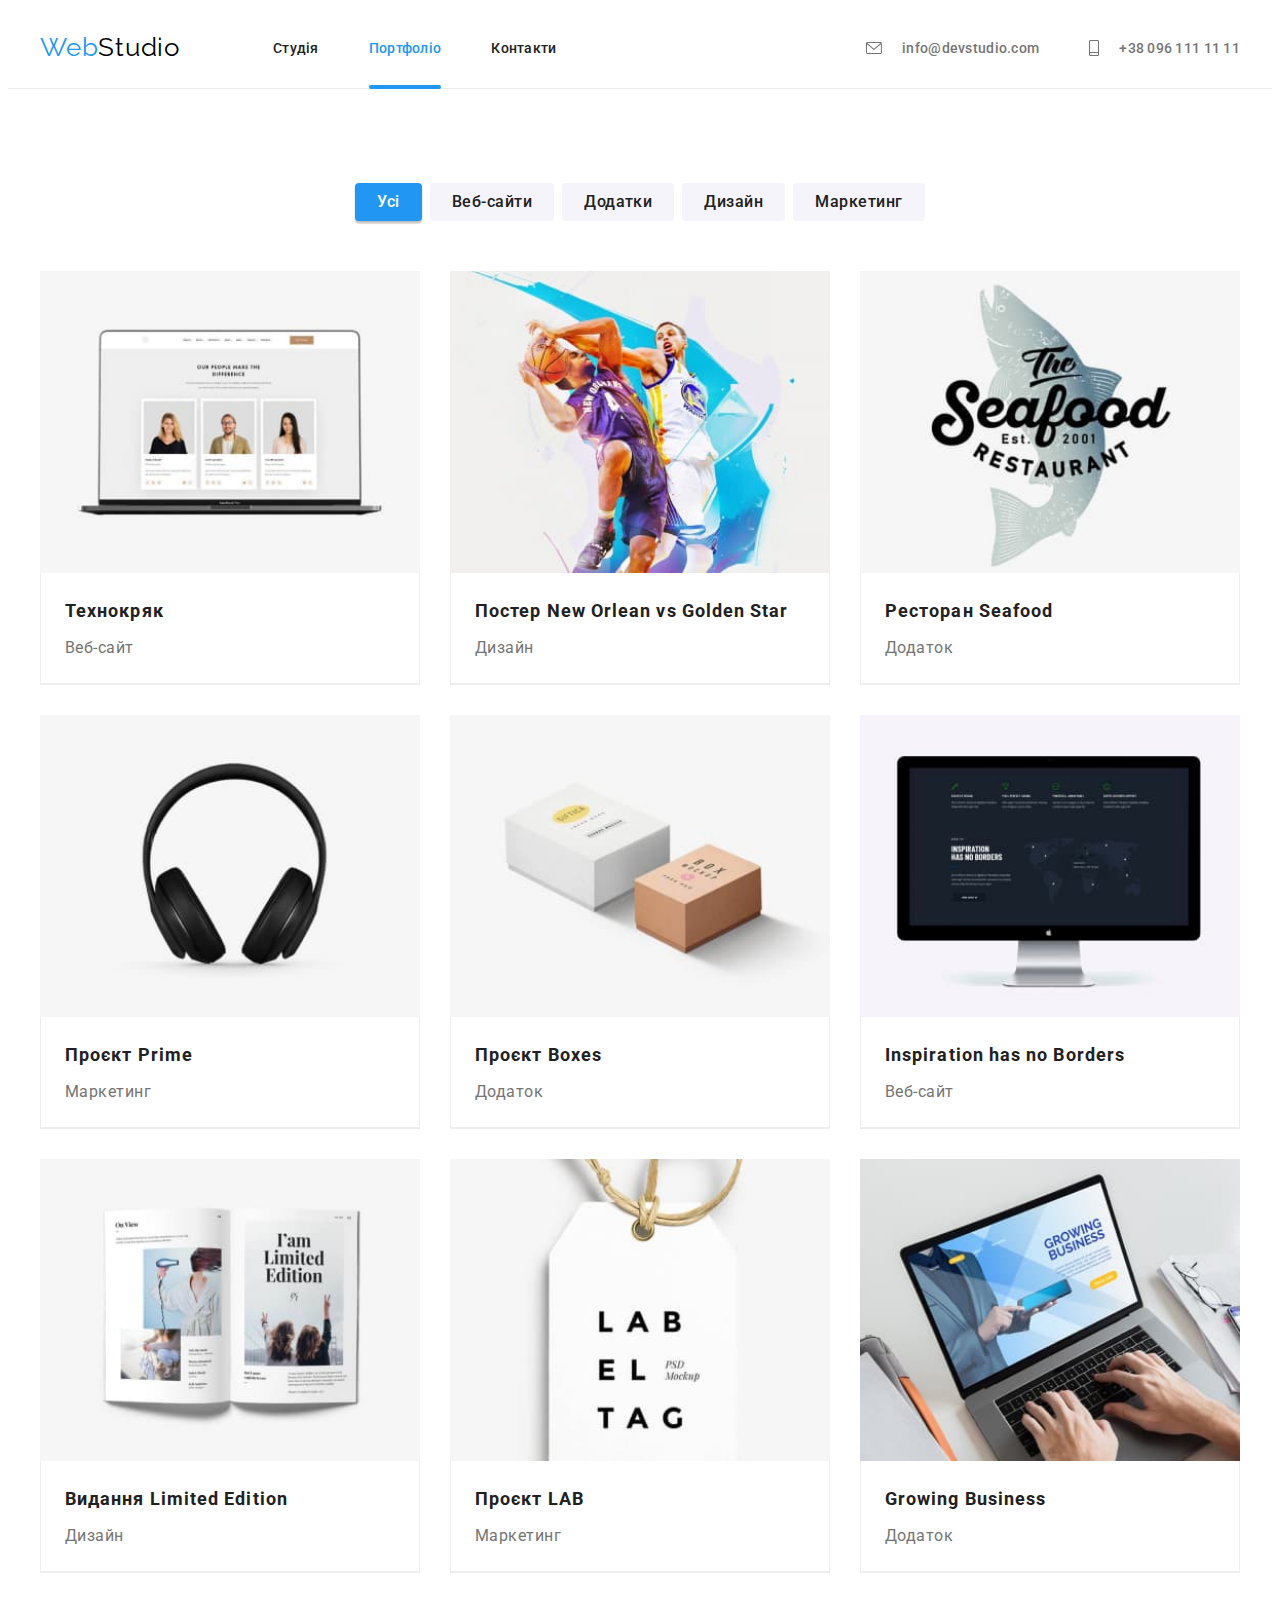
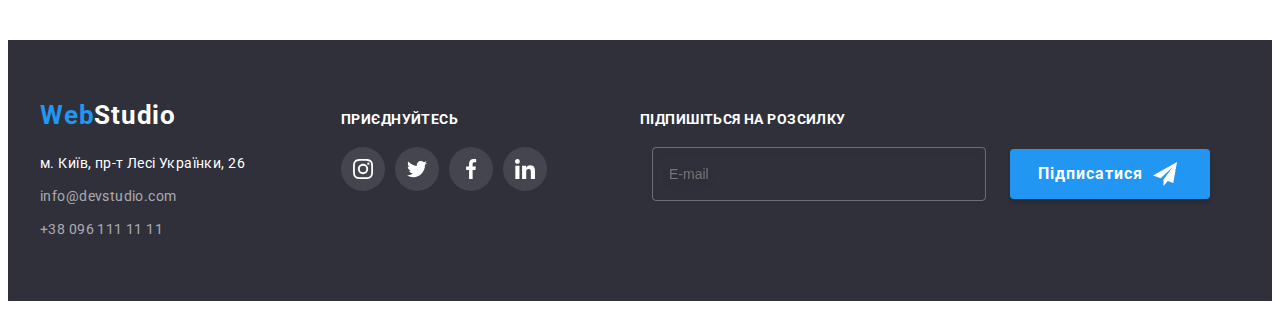
==== commit 0b04470f: "Виправлення футер в портфоліо" ====
--- a/portfolio.html
+++ b/portfolio.html
@@ -50,7 +50,71 @@
                     </a>
                 </li>
             </ul>
+    <button type="button" class="menu-open-btn " data-menu-open>
+        <svg class="mob-menu-open" width="24" height="16">
+            <use href="./images/icons.svg#icon-mob-menu-open"></use>
+        </svg>
+    </button>
+    </div>
+    <!-- MOB MENU -->
+    <div class="mob-menu is-hidden" data-menu>
+        <div class="mob-menu__container container">
+            <div class="mob-menu-up">
+                <button type="button" class="menu-close-btn" data-menu-close>
+                    <svg class="mob-menu-close" width="18.67" height="18.67">
+                        <use href="./images/icons.svg#icon-mob-menu-close"></use>
+                    </svg>
+                </button>
+                <div class="mob_menu">
+                    <ul class="mob-menu__list ul">
+                        <li class="mob-menu__item">
+                            <a href="./index.html" class="mob-menu__link link current">Студія</a>
+                        </li>
+                        <li class="mob-menu__item">
+                            <a href="./portfolio.html" class="mob-menu__link link ">Портфоліо</a>
+                        </li>
+                        <li class="mob-menu__item">
+                            <a href="#" class="mob-menu__link link">Контакти</a>
+                        </li>
+                    </ul>
+                </div>
+            </div>
+            <div class="mob-menu-bottom">
+                <ul class="mob__contacts ul">
+                    <li class="mob__contacts-list">
+                        <a href=" mailto:info@devstudio.com" class="mob-mail link">
+                            <!-- <svg class="icon-mail" width="16" height="12">
+                                            <use href="./images/icons.svg#icon-envelope"></use>
+                                        </svg> -->
+                            info@devstudio.com
+                        </a>
+                    </li>
+                    <li class="mob__contacts-list">
+                        <a href=" tel:+380961111111" class="mob-tel link">
+                            <!-- <svg class="icon-tel" width="10" height="16">
+                                            <use href="./images/icons.svg#icon-smartphone"></use>
+                                        </svg> -->
+                            +38 096 111 11 11
+                        </a>
+                    </li>
+                </ul>
+                <ul class="mob-soc">
+                    <li class="soc-list__item">
+                        <a href="" target="_blank" rel="noopener noreferrer" class="mob-soc__link link">Instagram</a>
+                    </li>
+                    <li class="soc-list__item">
+                        <a href="" target="_blank" rel="noopener noreferrer" class="mob-soc__link link">Twitter</a>
+                    </li>
+                    <li class="soc-list__item">
+                        <a href="" target="_blank" rel="noopener noreferrer" class="mob-soc__link link">Facebook</a>
+                    </li>
+                    <li class="soc-list__item">
+                        <a href="" target="_blank" rel="noopener noreferrer" class="mob-soc__link link">LinkedIn</a>
+                    </li>
+                </ul>
+            </div>
         </div>
+    </div>
     </header>
     <main>
         <section class="profile">
@@ -58,19 +122,19 @@
                 <h2 class="visually-hidden">Портфоліо</h2>
                 <ul class="profile-list ul">
                     <li class="profile-item">
-                      <button  class="btn-portfolio current" type="button">Усі</button>  
-                    </li>
-                    <li class="profile-item">
-                      <button class="btn-portfolio" type="button">Веб-сайти</button>  
-                    </li>
-                    <li class="profile-item">
-                      <button class="btn-portfolio" type="button">Додатки</button>  
-                    </li>
-                    <li class="profile-item">
-                      <button class="btn-portfolio" type="button">Дизайн</button>  
-                    </li>
-                    <li class="profile-item">
-                      <button class="btn-portfolio" type="button">Маркетинг</button>  
+                      <button  class="btn-portfolio current btn" type="button">Усі</button>  
+                    </li>
+                    <li class="profile-item">
+                      <button class="btn-portfolio btn" type="button">Веб-сайти</button>  
+                    </li>
+                    <li class="profile-item">
+                      <button class="btn-portfolio btn" type="button">Додатки</button>  
+                    </li>
+                    <li class="profile-item">
+                      <button class="btn-portfolio btn" type="button">Дизайн</button>  
+                    </li>
+                    <li class="profile-item">
+                      <button class="btn-portfolio btn" type="button">Маркетинг</button>  
                     </li>
                 </ul>
                 <ul class="content">
@@ -206,62 +270,69 @@
     </main>
     <footer class="footer ">
         <div class="footer-field container">
-            <div class="footer-container">
-                <a href="./index.html" class="logo-footer-link link"><span class="web">Web</span>Studio</a>
-                <address class="address">
-                    <ul class="address-list ul">
-                        <li class="address-list-item">
-                            <a class="address-link link" href="https://goo.gl/maps/7Ttrmz1NtePC2R1u5" target="_blank"
-                                rel="nooper noreffere">м. Київ, пр-т Лесі Українки, 26</a>
-                        </li>
-                        <li class="address-list-item">
-                            <a class="contact-link link" href="mailto:info@devstudio.com">info@devstudio.com</a>
-                        </li>
-                        <li class="address-list-item">
-                            <a class="contact-link link" href="tel:+380961111111">+38 096 111 11 11</a>
+            <div class="footer-inner">
+                <div class="footer-container">
+                    <!-- логотип -->
+                    <a href="./index.html" class="logo-footer-link link"><span class="web">Web</span>Studio</a>
+                    <!-- контакти -->
+                    <address class="address">
+                        <ul class="address-list ul">
+                            <li class="address-list-item">
+                                <a class="address-link link" href="https://goo.gl/maps/7Ttrmz1NtePC2R1u5" target="_blank"
+                                    rel="nooper noreffere nofollow">м. Київ, пр-т Лесі Українки, 26</a>
+                            </li>
+                            <li class="address-list-item">
+                                <a class="contact-link link" href="mailto:info@devstudio.com">info@devstudio.com</a>
+                            </li>
+                            <li class="address-list-item">
+                                <a class="contact-link link" href="tel:+380961111111">+38 096 111 11 11</a>
+                            </li>
+                        </ul>
+                    </address>
+                </div>
+                <!-- приєднуйтесь -->
+                <div class="footer-social-container">
+                    <span class="footer-title">ПРИЄДНУЙТЕСЬ</span>
+                    <ul class="footer-social-list">
+                        <li class="footer-list-item">
+                            <a class="footer-social-link" href="#">
+                                <svg class="team-social-icon" width="20" height="20">
+                                    <use href="./images/icons.svg#icon-instagram-2"></use>
+                                </svg>
+                            </a>
+                        </li>
+                        <li class="footer-list-item">
+                            <a class="footer-social-link" href="#">
+                                <svg class="team-social-icon" width="20" height="20">
+                                    <use href="./images/icons.svg#icon-twitter-1"></use>
+                                </svg>
+                            </a>
+                        </li>
+                        <li class="footer-list-item">
+                            <a class="footer-social-link" href="#">
+                                <svg class="team-social-icon" width="20" height="20">
+                                    <use href="./images/icons.svg#icon-facebook-1"></use>
+                                </svg>
+                            </a>
+                        </li>
+                        <li class="footer-list-item">
+                            <a class="footer-social-link" href="#">
+                                <svg class="team-social-icon" width="20" height="20">
+                                    <use href="./images/icons.svg#icon-linkedin-1"></use>
+                                </svg>
+                            </a>
                         </li>
                     </ul>
-                </address>
-            </div>
-            <div class="footer-social-container">
-                <span class="footer-title">ПРИЄДНУЙТЕСЬ</span>
-                <ul class="footer-social-list">
-                    <li class="footer-list-item">
-                        <a class="footer-social-link" href="#">
-                            <svg class="team-social-icon" width="20" height="20">
-                                <use href="./images/icons.svg#icon-instagram-2"></use>
-                            </svg>
-                        </a>
-                    </li>
-                    <li class="footer-list-item">
-                        <a class="footer-social-link" href="#">
-                            <svg class="team-social-icon" width="20" height="20">
-                                <use href="./images/icons.svg#icon-twitter-1"></use>
-                            </svg>
-                        </a>
-                    </li>
-                    <li class="footer-list-item">
-                        <a class="footer-social-link" href="#">
-                            <svg class="team-social-icon" width="20" height="20">
-                                <use href="./images/icons.svg#icon-facebook-1"></use>
-                            </svg>
-                        </a>
-                    </li>
-                    <li class="footer-list-item">
-                        <a class="footer-social-link" href="#">
-                            <svg class="team-social-icon" width="20" height="20">
-                                <use href="./images/icons.svg#icon-linkedin-1"></use>
-                            </svg>
-                        </a>
-                    </li>
-                </ul>
-            </div>
+                </div>
+    
+            </div>
+            <!-- підпишіться -->
             <div class="footer-subscribe-container">
                 <p class="footer-title">ПІДПИШІТЬСЯ НА РОЗСИЛКУ</p>
                 <form action="#" class="subscribe-form">
                     <label for="user-email"></label>
-                    <input type="email" name="user-email" class="footer-input" required id="user-email"
-                        placeholder="E-mail" />
+                    <input type="email" name="user-email" class="footer-input" required id="user-email" aria-label="Email"
+                        placeholder="E-mail" required />
                     <div class="subscribe-wrap">
                         <button type="button" class="subscribe-btn btn">Підписатися
                             <svg class="subscribe-icon" width="24" height="24">
@@ -273,5 +344,6 @@
             </div>
         </div>
     </footer>
+    <script src="./js/mobile-menu.js"></script>
 </body>
 </html>--- a/css/main.min.css
+++ b/css/main.min.css
@@ -1 +1 @@
-body{font-family:"Raleway",sans-serif;font-family:"Roboto",sans-serif;background-color:var(--white);color:var(--main-text-color)}.section{padding:94px 0}.link{text-decoration:none}:root{--main-text-color: #212121;--secondary-text-color: #757575;--accent: #2196F3;--btn-hover: #188CE8;--white: #ffffff;--black: #000000;--team-section-color: #F5F4FA;--section-color: #2F303A;--btn-color: #F5F4FA;--footer-background-color: #2F303A;--border-project-color: #EEEEEE;--border-header: #ECECEC;--soc-link-team: #AFB1B8;--aside-bck-color: #2F303A;--time: 250ms;--cubic: cubic-bezier(0.4, 0, 0.2, 1)}h1,h2,h3,h4,h5,h6,p{margin:0}ul{list-style:none;margin:0;padding:0}address{font-style:normal}img{display:block;max-width:100%;height:auto}textarea{resize:none}.visually-hidden{position:absolute;width:1px;height:1px;margin:-1px;border:0;padding:0;white-space:nowrap;-webkit-clip-path:inset(100%);clip-path:inset(100%);clip:rect(0 0 0 0);overflow:hidden}.is-hidden{opacity:0;visibility:hidden;pointer-events:none}.container{min-width:1200px;min-width:480px;padding-left:15px;padding-right:15px;margin:0 auto}@media screen and (min-width: 480px){.container{max-width:480px}}@media screen and (min-width: 768px){.container{max-width:768px}}@media screen and (min-width: 1200px){.container{max-width:1200px}}.btn{cursor:pointer;font-family:inherit;display:block;margin:auto}.about__title{font-size:14px;line-height:1.1428571429;letter-spacing:.03em;text-transform:uppercase;color:var(--main-text-color);margin-bottom:10px}.about__sutitle{font-size:14px;line-height:1.7142857143;letter-spacing:.03em;color:var(--secondary-text-color)}.backdrop{position:fixed;width:100%;height:100%;background:rgba(0,0,0,.2);top:0;transition:opacity 1000ms var(--cubic),visibility 1000ms var(--cubic)}.modal{width:528px;min-height:581px;background:var(--white);box-shadow:0px 1px 3px rgba(0,0,0,.12),0px 1px 1px rgba(0,0,0,.14),0px 2px 1px rgba(0,0,0,.2);border-radius:4px;transform:translate(-50%, -50%) scaleX(1);top:50%;left:50%;position:absolute;transition:transform 1000ms var(--cubic);padding:40px}.backdrop.is-hidden .modal{transform:translate(-50%, -50%) scaleX(1.5)}.close-dtn{box-sizing:border-box;width:30px;height:30px;background:var(--white);border:1px solid rgba(0,0,0,.1);border-radius:50%;display:flex;align-items:center;justify-content:center;background-color:rgba(0,0,0,0);position:absolute;right:8px;top:8px}.close-dtn:hover,.close-dtn:focus{color:var(--accent)}.close-icon{fill:currentColor}.modal-title{font-weight:700;font-size:20px;line-height:1.15;text-align:center;letter-spacing:.03em;color:var(--black);margin-bottom:12px}.modal-label{margin-bottom:10px}.label-title{display:inline-block;margin-bottom:4px;font-size:12px;line-height:1.1666666667;letter-spacing:.01em;color:var(--secondary-text-color)}.input-wrap{position:relative}.modal-icon{position:absolute;left:5px;top:50%;transform:translateY(-50%);margin-left:11px;fill:currentColor}.modal-input:focus+.modal-icon{fill:var(--accent)}.modal-input{width:100%;height:40px;border:1px solid rgba(33,33,33,.2);border-radius:4px;display:block;background-color:rgba(0,0,0,0);font-size:14px;color:var(--black);outline:rgba(0,0,0,0);padding-left:42px;transition:color var(--time) var(--cubic),border-color var(--time) var(--cubic)}.modal-input:focus{border-color:var(--accent)}.modal-feedback{margin-bottom:20px}.feedback{display:block;width:448px;height:120px;border:1px solid rgba(33,33,33,.2);border-radius:4px;margin-bottom:20px;padding:12px 16px;color:var(--secondary-text-color);outline:rgba(0,0,0,0);font-size:12px;line-height:1.1666666667;transition:color var(--time) var(--cubic),border-color var(--time) var(--cubic)}.feedback:focus,.feedback:hover{border-color:var(--accent)}.feedback::-moz-placeholder{font-size:14px;line-height:1.1666666667;letter-spacing:.01em;color:var(--secondary-text-color)}.feedback:-ms-input-placeholder{font-size:14px;line-height:1.1666666667;letter-spacing:.01em;color:var(--secondary-text-color)}.feedback::placeholder{font-size:14px;line-height:1.1666666667;letter-spacing:.01em;color:var(--secondary-text-color)}.policy-label{display:flex;align-items:center;justify-content:center;gap:8px;margin-bottom:30px;font-size:14px;line-height:1.7142857143;letter-spacing:.03em;color:var(--secondary-text-color)}.policy-icon{fill:var(--white);border:2px solid #212121;border-radius:2px;transition:border-color var(--time) var(--cubic),background-color var(--time) var(--cubic)}.policy-checkbox:checked+.policy-icon{border-color:rgba(0,0,0,0);background-color:var(--accent)}.policy-link{position:relative;font-weight:400;font-size:14px;line-height:1.7142857143;letter-spacing:.03em;color:var(--accent)}.policy-link::after{content:" ";position:absolute;bottom:5px;left:0;width:100%;height:1px;background-color:var(--accent)}.send-btn{font-weight:700;font-size:16px;line-height:1.875;display:flex;align-items:center;text-align:center;letter-spacing:.06em;color:var(--white);width:200px;height:50px;background:#2196f3;box-shadow:0px 4px 4px rgba(0,0,0,.15);border-radius:4px;border:none;padding:10px 52px;transition:background-color var(--time) var(--cubic)}.send-btn:hover,.send-btn:focus{background:var(--btn-hover);box-shadow:0px 4px 4px rgba(0,0,0,.15);border-radius:4px}.header{background:var(--white);border-bottom:1px solid var(--border-header)}.logo-link{font-family:Raleway;color:var(--black);font-size:26px;line-height:1.1923076923;letter-spacing:.03em}.header__logo{margin-right:93px}.web{color:var(--accent)}.header__container{display:flex;align-items:center;height:80px}.header__navigation{margin-right:auto}.menu__link.current{color:var(--accent)}.menu,.header__contacts{left:0px;top:0px;display:flex;gap:50px}.menu__link{font-weight:500;font-size:14px;line-height:1.1428571429;letter-spacing:.02em;color:var(--main-text-colo);position:relative;display:block;padding:32px 0}.menu__link:hover,.menu__link:focus{color:var(--accent)}.menu__link.current.link::after{display:block;content:"";position:absolute;bottom:-1px;left:0;width:100%;height:4px;background-color:var(--accent);border-radius:2px}.header-mail,.header-tel{font-weight:500;font-size:14px;line-height:1.1428571429;letter-spacing:.02em;color:var(--secondary-text-color);display:flex;padding-top:32px;padding-bottom:32px;align-items:center;gap:10px;transition:color var(--time) var(--cubic)}.header-mail:hover,.header-mail:focus,.header-tel:hover,.header-tel:focus{color:var(--accent)}.icon-mail,.icon-tel{fill:currentColor}.hero{height:600px;background-color:var(--section-color);background-image:linear-gradient(rgba(47, 48, 58, 0.4), rgba(47, 48, 58, 0.4)),url("../images/hero.jpg");background-repeat:no-repeat;background-color:#c4c4c4;background-position:center;text-align:center;padding-top:200px;padding-bottom:200px;background-size:cover;max-width:1600px;margin-left:auto;margin-right:auto}.hero__title{width:696px;margin:0 auto 30px auto;margin-bottom:30px;font-weight:900;font-size:44px;line-height:1.3636363636;text-align:center;letter-spacing:.06em;text-transform:uppercase;color:var(--white)}.hero__btn{font-weight:700;font-size:16px;line-height:1.875;align-items:center;text-align:center;letter-spacing:.06em;background-color:var(--accent);border-radius:4px;border:none;color:var(--white);margin-top:30px;padding:10px 29px;box-shadow:0px 4px 4px rgba(0,0,0,.15);transition:background-color var(--time) var(--cubic)}.hero__btn:hover,.hero__btn:focus{background-color:var(--btn-hover)}.about__container{display:flex}.about{padding:94px 0}.menu-list{display:flex;gap:30px}.menu-list__item{flex-basis:calc((100% - 90px)/4)}.menu-list__item::before{display:block;content:"";width:270px;height:120px;background-size:70px 70px;background-repeat:no-repeat;background-position:center;background-color:#f5f4fa;margin-bottom:30px;border-radius:4px}.icon-antena::before{background-image:url(../images/antena.svg)}.icon-clock::before{background-image:url(../images/clock.svg)}.icon-diagrama::before{background-image:url(../images/diagram.svg)}.icon-astronaut::before{background-image:url(../images/astronaut.svg)}.aside{padding-bottom:94px}.aside-list{display:flex;gap:30px}.aside-list-item{flex-basis:calc((100% - 30px)/3)}.aside-title{font-size:36px;line-height:1.1666666667;text-align:center;letter-spacing:.03em;color:var(--main-text-color);margin-bottom:50px}.work-wrap{position:relative}.work-text{font-weight:700;font-size:14px;line-height:1.1428571429;text-align:center;letter-spacing:.03em;text-transform:uppercase;color:var(--white);padding-top:27px;position:absolute;position:absolute;bottom:0;left:0;width:370px;height:70px;background-color:var(--aside-bck-color);opacity:.8;margin:0}.team{background:var(--team-section-color)}.team-list{display:flex;gap:30px;flex-wrap:flex}.team-item{width:100%;box-shadow:0px 1px 3px rgba(0,0,0,.12),0px 1px 1px rgba(0,0,0,.14),0px 2px 1px rgba(0,0,0,.2);border-radius:0px 0px 4px 4px}@media screen and (min-width: 768px){.team-item{width:calc((100% - 30px)/2)}}.team-project{background:var(--white);border-radius:0px 0px 4px 4px;padding-top:30px;padding-bottom:30px}.team-item-title{font-weight:500;font-size:16px;line-height:1.1875;text-align:center;letter-spacing:.03em;color:var(--main-text-color);margin-bottom:10px}.team-item-sutitle{font-size:16px;line-height:1.1875;text-align:center;letter-spacing:.03em;color:var(--secondary-text-color);margin-bottom:16px}.team-social-list{display:flex;justify-content:center;gap:10px}.social-list-item{width:44px;height:44px}.social-list-link{display:flex;width:100%;height:100%;background-color:var(--white);border-radius:50%;align-items:center;justify-content:center;text-decoration:none;color:inherit;color:var(--soc-link-team);transition:background-color var(--time) var(--cubic),color var(--time) var(--cubic)}.social-list-link:hover,.social-list-link:focus{background-color:var(--accent);color:var(--white)}.team-social-icon{fill:currentColor}.clients-list{display:flex;gap:30px;justify-content:center}.clients-list-item{flex-basis:calc((100% - 30px)/6)}.clients-link{display:flex;align-items:center;color:#afb1b8;width:170px;height:92px;border:1px solid #afb1b8;border-radius:4px;padding:16px 32px;transition:border-color var(--time) var(--cubic),fill var(--time) var(--cubic)}.clients-link:hover,.clients-link:focus{border-color:var(--accent);color:var(--accent)}.clients-icon{fill:currentColor}.footer{background:var(--footer-background-color);background:var(--section-color);margin:0 auto;padding-top:60px;padding-bottom:60px}.logo-footer-link{font-family:Raleway;font-size:26px;line-height:1.9375;letter-spacing:.03em;color:var(--white);margin-top:10px;margin-bottom:20px}.address-list-item:not(:last-child){margin-bottom:9px}.address-link{font-style:normal;font-size:14px;line-height:1.7142857143;letter-spacing:.03em;color:var(--white);transition:background-color var(--time) var(--cubic)}.address-link:hover,.address-link:focus{color:var(--accent)}.contact-link{font-size:14px;line-height:1.7142857143;letter-spacing:.03em;color:rgba(255,255,255,.6);font-style:normal;transition:background-color var(--time) var(--cubic)}.contact-link:hover,.contact-link:focus{color:var(--accent)}.footer .container{display:flex;align-items:baseline;justify-content:space-between}.footer-social-container{margin-left:70px;margin-top:72;margin-right:93px}.part-footer{display:flex}.footer-title{font-weight:700;font-size:14px;line-height:1.1428571429;letter-spacing:.03em;text-transform:uppercase;color:var(--white);margin-bottom:20px}.footer-social-list{display:flex;align-items:center;gap:10px;margin-top:20px}.footer-list-item{width:44px;height:44px}.footer-social-link{display:flex;width:100%;height:100%;border-radius:50%;background:rgba(255,255,255,.1);align-items:center;color:var(--white);justify-content:center;text-decoration:none;transition:background-color var(--time) var(--cubic)}.footer-social-link:hover,.footer-social-link:focus{background-color:var(--accent)}.team-social-icon{fill:currentColor}.footer-subscribe{display:block}.subscribe-form{display:flex}.footer-input{width:358px;height:50px;border:1px solid rgba(255,255,255,.3);filter:drop-shadow(0px 4px 4px rgba(0, 0, 0, 0.15));border-radius:4px;display:block;background-color:rgba(0,0,0,0);font-size:14px;color:var(--secondary-text-color);outline:rgba(0,0,0,0);padding-left:16px}.subscribe-btn{font-weight:700;font-size:16px;line-height:1.875;display:flex;align-items:center;text-align:center;letter-spacing:.06em;color:var(--white);width:200px;height:50px;background:var(--accent);box-shadow:0px 4px 4px rgba(0,0,0,.15);border-radius:4px;border:none;padding:10px 28px;margin-left:12px;transition:background-color var(--time) var(--cubic)}.subscribe-btn:hover{background-color:var(--btn-hover)}.subscribe-icon{fill:currentColor;margin-left:10px}.profile{padding-top:94px;padding-bottom:94px;margin:0}.profile-list{display:flex;flex-wrap:wrap;gap:8px;padding-bottom:50px;align-items:center;justify-content:center}.btn-portfolio{font-family:inherit;font-style:normal;font-weight:500;font-size:16px;line-height:1.625;text-align:center;letter-spacing:.03em;color:var(--main-text-color);background:var(--btn-color);border-radius:4px;border:none;cursor:pointer;padding:6px 22px;transition:color var(--time) var(--cubic),box-shadow var(--time) var(--cubic),background-color var(--time) var(--cubic)}.btn-portfolio:hover,.btn-portfolio:focus{background:var(--accent);color:var(--btn-color);box-shadow:0px 3px 1px rgba(0,0,0,.1),0px 1px 2px rgba(0,0,0,.08),0px 2px 2px rgba(0,0,0,.12)}.btn-portfolio.current{background-color:var(--accent);color:var(--white);box-shadow:0px 3px 1px rgba(0,0,0,.1),0px 1px 2px rgba(0,0,0,.08),0px 2px 2px rgba(0,0,0,.12)}.work-link{box-shadow:0px 1px 1px rgba(0,0,0,.12),0px 4px 4px rgba(0,0,0,.06),1px 4px 6px rgba(0,0,0,.16);text-decoration:none}.work-overlay{position:relative;overflow:hidden}.work-overlay-text{font-weight:400;font-size:18px;line-height:1.5555555556;letter-spacing:.03em;color:var(--white);position:absolute;top:0;left:0;transform:translateY(100%);transition:transform var(--time) var(--cubic),opacity var(--time) var(--cubic);width:100%;height:100%;padding-top:63px;padding-right:24px;padding-bottom:63px;padding-left:24px;margin:0;opacity:0;background-color:rgba(33,150,243,.9)}.work-link:hover .work-overlay-text{transform:translateY(0);opacity:1}.profile{padding-bottom:67px}.content-title{font-style:normal;font-size:18px;line-height:2;letter-spacing:.06em;color:var(--main-text-color);margin-bottom:4px}.content{display:flex;flex-wrap:wrap;gap:30px}.content-item{flex-basis:calc((100% - 60px)/3);border-bottom:1px solid var(--border-project-color);padding:0;margin:0;transition:box-shadow var(--time) var(--cubic),background-color var(--time) var(--cubic)}.content-item:hover,.content-item:focus{box-shadow:0px 1px 1px rgba(0,0,0,.12),0px 4px 4px rgba(0,0,0,.06),1px 4px 6px rgba(0,0,0,.16)}.project{padding:20px 24px;border:1px solid var(--border-project-color);border-top:0}.content-subtitle{font-size:16px;line-height:1.875;letter-spacing:.03em;color:var(--secondary-text-color)}/*# sourceMappingURL=main.min.css.map */+body{font-family:"Raleway",sans-serif;font-family:"Roboto",sans-serif;background-color:var(--white);color:var(--main-text-color)}.section{padding-top:60px;padding-bottom:60px}@media screen and (min-width: 1200px){.section{padding-top:94px;padding-bottom:94px}}.link{text-decoration:none}:root{--main-text-color: #212121;--secondary-text-color: #757575;--accent: #2196F3;--btn-hover: #188CE8;--white: #ffffff;--black: #000000;--team-section-color: #F5F4FA;--section-color: #2F303A;--btn-color: #F5F4FA;--footer-background-color: #2F303A;--border-project-color: #EEEEEE;--border-header: #ECECEC;--soc-link-team: #AFB1B8;--aside-bck-color: #2F303A;--time: 250ms;--cubic: cubic-bezier(0.4, 0, 0.2, 1);--mob-menu-shadow: 0px 4px 8px rgba(0, 0, 0, 0.04), 0px 2px 4px rgba(0, 0, 0, 0.08), 0px 1px 3px rgba(0, 0, 0, 0.16)}h1,h2,h3,h4,h5,h6,p{margin:0}ul{list-style:none;margin:0;padding:0}address{font-style:normal}img{display:block;max-width:100%;height:auto;width:100%}textarea{resize:none}.visually-hidden{position:absolute;width:1px;height:1px;margin:-1px;border:0;padding:0;white-space:nowrap;-webkit-clip-path:inset(100%);clip-path:inset(100%);clip:rect(0 0 0 0);overflow:hidden}.is-hidden{opacity:0;visibility:hidden;pointer-events:none}.container{width:100%;padding-left:15px;padding-right:15px;margin:0 auto}@media screen and (min-width: 480px){.container{max-width:480px}}@media screen and (min-width: 768px){.container{max-width:768px}}@media screen and (min-width: 1200px){.container{max-width:1200px}}.btn{cursor:pointer;font-family:inherit;display:block;margin:auto}.about__title{font-size:14px;line-height:1.1428571429;letter-spacing:.03em;text-transform:uppercase;color:var(--main-text-color);margin-bottom:10px;margin-top:30px;text-align:center}@media screen and (min-width: 768px){.about__title{text-align:start}}@media screen and (min-width: 1200px){.about__title{max-width:1200px}}.about__sutitle{font-size:14px;line-height:1.7142857143;letter-spacing:.03em;color:var(--secondary-text-color)}.backdrop{position:fixed;width:100%;height:100%;background:rgba(0,0,0,.2);top:0;transition:opacity 1000ms var(--cubic),visibility 1000ms var(--cubic);overflow:scroll;opacity:1}.modal{overflow:auto;min-width:100%;max-height:550px;background:var(--white);box-shadow:0px 1px 3px rgba(0,0,0,.12),0px 1px 1px rgba(0,0,0,.14),0px 2px 1px rgba(0,0,0,.2);border-radius:4px;transform:translate(-50%, -50%) scaleX(1);top:50%;left:50%;position:absolute;transition:transform 1000ms var(--cubic);padding:25px}.backdrop.is-hidden .modal{transform:translate(-50%, -50%) scaleX(1.5)}@media screen and (min-width: 480px){.modal{min-width:450px;max-height:609px;padding:40px}}@media screen and (min-width: 1200px){.modal{width:528px;min-height:581px}}.close-dtn{box-sizing:border-box;width:30px;height:30px;background:var(--white);border:1px solid rgba(0,0,0,.1);border-radius:50%;display:flex;align-items:center;justify-content:center;background-color:rgba(0,0,0,0);position:absolute;right:8px;top:8px}.close-dtn:hover,.close-dtn:focus{fill:var(--accent)}.close-icon{fill:currentColor}.modal-title{font-weight:700;font-size:20px;line-height:1.5;text-align:center;letter-spacing:.03em;color:var(--black);margin-bottom:8px}@media screen and (min-width: 480px){.modal-title{margin-bottom:12px;font-weight:700;font-size:20px;line-height:1.5;text-align:center;letter-spacing:.03em}}@media screen and (min-width: 1200px){.modal-title{font-weight:700;font-size:20px;line-height:1.15;text-align:center;letter-spacing:.03em}}.modal-label{margin-bottom:10px;display:flex;flex-direction:column}.modal-label:nth-of-type(4n){margin-bottom:20px}.label-title{display:inline-block;margin-bottom:4px;font-size:12px;line-height:1.1666666667;letter-spacing:.01em;color:var(--secondary-text-color)}.input-wrap{position:relative}.modal-icon{position:absolute;left:12px;top:50%;transform:translateY(-50%);margin-left:11px;fill:currentColor;transition:fill 250ms var(--cubic)}.modal-input:focus+.modal-icon{fill:var(--accent)}.modal-input{width:100%;height:40px;border:1px solid rgba(33,33,33,.2);border-radius:4px;display:block;background-color:rgba(0,0,0,0);font-size:14px;color:var(--black);outline:rgba(0,0,0,0);transition:color var(--time) var(--cubic),border-color var(--time) var(--cubic)}.modal-input:focus{border-color:var(--accent)}.form-user{padding:9px 10px 9px 30px}@media screen and (min-width: 480px){.form-user{height:40px;padding:11px 12px 11px 42px}}.modal-feedback{display:flex;flex-direction:column;margin-bottom:10px}.modal-feedback:nth-of-type(4n){margin-bottom:20px}.feedback{display:block;width:100%;height:120px;border:1px solid rgba(33,33,33,.2);border-radius:4px;padding:12px 16px;color:var(--secondary-text-color);outline:rgba(0,0,0,0);font-size:12px;line-height:1.1666666667;transition:color var(--time) var(--cubic),border-color var(--time) var(--cubic)}.feedback:focus,.feedback:hover{border-color:var(--accent)}@media screen and (min-width: 480px){.feedback:focus,.feedback:hover{height:120px}}.feedback:focus::-moz-placeholder, .feedback:hover::-moz-placeholder{font-size:14px;line-height:1.1428571429;letter-spacing:.01em;color:rgba(117,117,117,.5)}.feedback:focus:-ms-input-placeholder, .feedback:hover:-ms-input-placeholder{font-size:14px;line-height:1.1428571429;letter-spacing:.01em;color:rgba(117,117,117,.5)}.feedback:focus::placeholder,.feedback:hover::placeholder{font-size:14px;line-height:1.1428571429;letter-spacing:.01em;color:rgba(117,117,117,.5)}@media screen and (min-width: 1200px){.feedback:focus::-moz-placeholder, .feedback:hover::-moz-placeholder{font-size:12px;line-height:1.1666666667;letter-spacing:.01em;color:rgba(117,117,117,.5)}.feedback:focus:-ms-input-placeholder, .feedback:hover:-ms-input-placeholder{font-size:12px;line-height:1.1666666667;letter-spacing:.01em;color:rgba(117,117,117,.5)}.feedback:focus::placeholder,.feedback:hover::placeholder{font-size:12px;line-height:1.1666666667;letter-spacing:.01em;color:rgba(117,117,117,.5)}}.policy-label{display:flex;align-items:center;justify-content:center;gap:8px;font-size:14px;line-height:1.7142857143;letter-spacing:.03em;color:var(--secondary-text-color)}@media screen and (min-width: 480px){.policy-label{margin-bottom:30px}}.policy-text{font-size:12px;line-height:1.1666666667;letter-spacing:.03em;color:var(--secondary-text-color)}@media screen and (min-width: 1200px){.policy-text{font-size:14px;line-height:1.7142857143;letter-spacing:.03em;color:var(--secondary-text-color)}}.policy-icon{fill:var(--white);border:2px solid #212121;border-radius:2px;transition:border-color var(--time) var(--cubic),background-color var(--time) var(--cubic)}.policy-checkbox:checked+.policy-icon{border-color:rgba(0,0,0,0);background-color:var(--accent)}.policy-link{position:relative;font-weight:400;font-size:12px;line-height:1.1666666667;letter-spacing:.03em;color:var(--accent)}@media screen and (min-width: 480px){.policy-link{text-decoration:none}}@media screen and (min-width: 1200px){.policy-link{font-weight:400;font-size:14px;line-height:1.7142857143;letter-spacing:.03em}}.policy-link::after{content:" ";position:absolute;bottom:5px;left:0;width:100%;height:1px;background-color:var(--accent)}.send-btn{font-weight:700;font-size:16px;line-height:1.875;display:flex;align-items:center;text-align:center;letter-spacing:.06em;color:var(--white);width:200px;height:50px;background:#2196f3;box-shadow:0px 4px 4px rgba(0,0,0,.15);border-radius:4px;border:none;padding:10px 52px;transition:background-color var(--time) var(--cubic)}.send-btn:hover,.send-btn:focus{background:var(--btn-hover);box-shadow:0px 4px 4px rgba(0,0,0,.15);border-radius:4px}.aside-title{font-size:28px;line-height:1.1785714286;text-align:center;letter-spacing:.03em;color:var(--main-text-color);margin-bottom:30px}@media screen and (min-width: 768px){.aside-title{margin-bottom:30px;font-size:28px;line-height:1.1785714286}}@media screen and (min-width: 1200px){.aside-title{margin-bottom:50px;font-size:36px;line-height:1.1666666667}}.header{background:var(--white);border-bottom:1px solid var(--border-header)}.logo-link{font-family:Raleway;color:var(--black);font-size:26px;line-height:1.1923076923;letter-spacing:.03em}.header__logo{padding:16px 0}@media screen and (min-width: 768px){.header__logo{margin-right:87px;padding-top:26px;padding-bottom:26px}}@media screen and (min-width: 1200px){.header__logo{margin-right:93px;padding-top:24px;padding-bottom:25px}}.web{color:var(--accent)}.header__container{display:flex;align-items:center;height:80px;justify-content:space-between}.header__navigation{margin-right:auto;display:none}@media screen and (min-width: 768px){.header__navigation{display:block;margin-right:auto}}.menu__link.current{color:var(--accent)}.menu,.header__contacts{left:0px;top:0px;display:none;gap:50px}@media screen and (min-width: 768px){.menu,.header__contacts{display:flex;justify-content:center;gap:50px}}@media screen and (min-width: 1200px){.menu,.header__contacts{display:flex;flex-direction:row;align-items:center;gap:50px}}@media screen and (min-width: 768px){.header__contacts{display:flex;flex-direction:column;justify-content:center;gap:10px}}@media screen and (min-width: 1200px){.header__contacts{display:flex;flex-direction:row;align-items:center;gap:50px}}.menu__link{font-weight:500;font-size:14px;line-height:1.1428571429;letter-spacing:.02em;color:var(--main-text-colo);position:relative;display:none;padding:32px 0;transition:color 250ms var(--cubic)}.menu__link:hover,.menu__link:focus{color:var(--accent)}@media screen and (min-width: 768px){.menu__link{display:flex}}@media screen and (min-width: 1200px){.menu__link{display:flex}}.menu__link.current.link::after{display:block;content:"";position:absolute;bottom:-1px;left:0;width:100%;height:4px;background-color:var(--accent);border-radius:2px}.header-mail,.header-tel{font-weight:500;font-size:14px;line-height:1.1428571429;letter-spacing:.02em;color:var(--secondary-text-color);display:none;align-items:center;gap:10px;transition:color var(--time) var(--cubic)}.header-mail:hover,.header-mail:focus,.header-tel:hover,.header-tel:focus{color:var(--accent)}@media screen and (min-width: 768px){.header-mail,.header-tel{display:inline-flex;font-weight:500;font-size:14px;line-height:1.1428571429;letter-spacing:.02em;color:var(--secondary-text-color);transition:color var(--time) var(--cubic)}.header-mail:hover,.header-mail:focus,.header-tel:hover,.header-tel:focus{color:var(--accent)}}@media screen and (min-width: 1200px){.header-mail,.header-tel{padding:32px 0}}@media screen and (min-width: 768px){.icon-mail{width:14px;height:10px;fill:currentColor;margin-right:8px}}@media screen and (min-width: 1200px){.icon-mail{width:16px;height:12px;margin-right:10px}}@media screen and (min-width: 768px){.icon-tel{width:10px;height:14px;fill:currentColor;margin-right:8px}}@media screen and (min-width: 1200px){.icon-tel{width:10px;height:16px;margin-right:10px}}.mob-menu{position:fixed;width:100vw;height:100vh;top:0;background-color:var(--white);box-shadow:var(mob-menu-shadow);padding-top:48px;padding-left:40px;padding-bottom:48px}.mob-menu__container{height:100%;display:flex;flex-direction:column;justify-content:space-between;overflow:auto}@media screen and (min-width: 480px){.mob-menu__container{padding-left:40px}}@media screen and (min-width: 768px){.mob-menu__container{display:none}}.mob-menu-bottom{flex-direction:column}.menu-open-btn{width:40px;height:40px;display:flex;align-items:center;justify-content:center;background-color:rgba(0,0,0,0);border:none;cursor:pointer;transition:fill 250ms var(--cubic)}.menu-open-btn:focus{fill:var(--accent-color)}@media screen and (min-width: 768px){.menu-open-btn{display:none}}.menu-close-btn{margin-left:auto;cursor:pointer;font-family:inherit;display:block;position:absolute;top:10px;right:15px;width:40px;height:40px;box-sizing:border-box;align-items:center;justify-content:center;background-color:rgba(0,0,0,0);border:none}.menu-close-btn:focus{color:var(--accent)}@media screen and (min-width: 768px){.menu-close-btn{display:none}}.mob-menu-close .mob-menu-open{fill:currentColor}.mob-menu__item:not(:last-child){margin-bottom:32px}.mob-menu__link{font-weight:500;font-size:40px;line-height:1.175;letter-spacing:.02em;color:var(--main-text-colo);transition:color var(--time) var(--cubic)}.mob-menu__link:focus{color:var(--accent)}.mob-menu__link.current{color:var(--accent)}.mob__contacts{margin-bottom:64px}.mob__contacts-list:not(:last-child){margin-bottom:32px}.mob-mail{font-weight:500;font-size:34px;line-height:1.1764705882;letter-spacing:.02em;color:var(--accent)}.mob-tel{font-weight:500;font-size:24px;line-height:1.1666666667;letter-spacing:.02em;color:var(--secondary-text-color)}@media screen and (min-width: 480px){.mob-tel{font-size:34px}}.mob-soc{display:flex;flex-wrap:wrap;gap:20px}.soc-list__item:not(:last-child){padding-right:10px;border-right:1px solid rgba(33,33,33,.2)}.soc-list__item:not(:first-child){padding-left:10px}.mob-soc__link{font-weight:500;font-size:18px;line-height:22px;letter-spacing:.02em;color:#2196f3}@media screen and (min-width: 480px){.mob-soc__link{font-size:18px}}.hero{height:400px;background-color:var(--section-color);background-image:linear-gradient(rgba(47, 48, 58, 0.4), rgba(47, 48, 58, 0.4)),url("../images/hero-bg-mob.jpg");background-repeat:no-repeat;background-color:#c4c4c4;background-position:center;text-align:center;padding:118px 0;background-size:cover;max-width:100%;margin:0 auto}@media(min-device-pixel-ratio: 2),(-webkit-min-device-pixel-ratio: 2),(min-resolution: 192dpi),(min-resolution: 2dppx){.hero{background-color:var(--section-color);background-image:linear-gradient(rgba(47, 48, 58, 0.4), rgba(47, 48, 58, 0.4)),url("../images/hero-bg-mob-2x.jpg")}}@media screen and (min-width: 480px){.hero{background-image:linear-gradient(rgba(47, 48, 58, 0.4), rgba(47, 48, 58, 0.4)),url("../images/hero-bg-tab.jpg")}}@media screen and (min-width: 480px)and (min-device-pixel-ratio: 2),screen and (min-width: 480px)and (-webkit-min-device-pixel-ratio: 2),screen and (min-width: 480px)and (min-resolution: 192dpi),screen and (min-width: 480px)and (min-resolution: 2dppx){.hero{background-image:linear-gradient(rgba(47, 48, 58, 0.4), rgba(47, 48, 58, 0.4)),url("../images/hero-bg-tab-2x.jpg")}}@media screen and (min-width: 768px){.hero{height:400px;padding:118px 204px;max-width:100vw;background-image:linear-gradient(rgba(47, 48, 58, 0.4), rgba(47, 48, 58, 0.4)),url("../images/hero.jpg")}}@media screen and (min-width: 768px)and (min-device-pixel-ratio: 2),screen and (min-width: 768px)and (-webkit-min-device-pixel-ratio: 2),screen and (min-width: 768px)and (min-resolution: 192dpi),screen and (min-width: 768px)and (min-resolution: 2dppx){.hero{background-image:linear-gradient(rgba(47, 48, 58, 0.4), rgba(47, 48, 58, 0.4)),url("../images/hero-2x.jpg")}}@media screen and (min-width: 1200px){.hero{height:600px;padding:200px 0;width:1600px}}.hero__title{max-width:360px;margin:0 auto 30px auto;margin-bottom:30px;font-weight:900;font-size:26px;line-height:1.6153846154;text-align:center;letter-spacing:.06em;text-transform:uppercase;color:var(--white)}@media screen and (min-width: 768px){.hero__title{max-width:360px;font-size:26px;line-height:1.6153846154}}@media screen and (min-width: 1200px){.hero__title{max-width:696px;font-size:44px;line-height:1.3636363636}}.hero__btn{font-weight:700;font-size:16px;line-height:1.875;align-items:center;text-align:center;letter-spacing:.06em;background-color:var(--accent);border-radius:4px;border:none;color:var(--white);padding:10px 24px;box-shadow:0px 4px 4px rgba(0,0,0,.15);transition:background-color var(--time) var(--cubic)}.hero__btn:hover,.hero__btn:focus{background-color:var(--btn-hover)}@media screen and (min-width: 1200px){.hero__btn{padding:10px 32px}}.about__container{display:flex}.menu-list{display:flex;gap:30px;flex-wrap:wrap}.menu-list__item{width:100%}@media screen and (min-width: 768px){.menu-list__item{flex-basis:calc((100% - 30px)/2)}}@media screen and (min-width: 1200px){.menu-list__item{flex-basis:calc((100% - 90px)/4)}}.image{max-width:450px;width:100%;height:120px;background-color:var(--team-section-color);display:flex;justify-content:center;align-items:center;border-radius:4px}@media screen and (min-width: 768px){.image{max-width:354px;height:120px}}@media screen and (min-width: 1200px){.image{max-width:270px;height:120px}}.icon{display:block;width:70px;height:70px}.aside{padding-bottom:94px}.aside-list{display:flex;gap:30px}.aside-list-item{display:none}@media screen and (min-width: 768px){.aside-list-item{display:none}}@media screen and (min-width: 1200px){.aside-list-item{display:block;max-width:calc((100% - 30px)/3)}}.aside-titl{display:none}@media screen and (min-width: 1200px){.aside-titl{display:block;text-align:center;letter-spacing:.03em;color:var(--main-text-color);margin-bottom:50px;font-size:36px;line-height:1.1666666667}}.work-wrap{position:relative}.work-text{font-weight:700;font-size:14px;line-height:1.1428571429;text-align:center;letter-spacing:.03em;text-transform:uppercase;color:var(--white);padding-top:27px;position:absolute;position:absolute;bottom:0;left:0;width:370px;height:70px;background-color:var(--aside-bck-color);opacity:.8;margin:0}.team{background:var(--team-section-color)}.team-list{display:flex;gap:30px;flex-wrap:wrap}.team-item{width:100%;box-shadow:0px 1px 3px rgba(0,0,0,.12),0px 1px 1px rgba(0,0,0,.14),0px 2px 1px rgba(0,0,0,.2);border-radius:0px 0px 4px 4px}@media screen and (min-width: 768px){.team-item{width:calc((100% - 30px)/2)}}@media screen and (min-width: 1200px){.team-item{max-width:calc((100% - 90px)/4)}}.team-project{background:var(--white);border-radius:0px 0px 4px 4px;padding-top:30px;padding-bottom:30px}.team-item-title{font-weight:500;font-size:16px;line-height:1.1875;text-align:center;letter-spacing:.03em;color:var(--main-text-color);margin-bottom:10px}.team-item-sutitle{font-size:16px;line-height:1.1875;text-align:center;letter-spacing:.03em;color:var(--secondary-text-color);margin-bottom:16px}.team-social-list{display:flex;justify-content:center;gap:10px}.social-list-item{width:44px;height:44px}.social-list-link{display:flex;width:100%;height:100%;background-color:var(--white);border-radius:50%;align-items:center;justify-content:center;text-decoration:none;color:inherit;color:var(--soc-link-team);transition:background-color var(--time) var(--cubic),color var(--time) var(--cubic)}.social-list-link:hover,.social-list-link:focus{background-color:var(--accent);color:var(--white)}.team-social-icon{fill:currentColor}.clients-list{display:flex;gap:30px;justify-content:center;flex-wrap:wrap}.clients-list-item{flex-basis:calc((100% - 30px)/2)}@media screen and (min-width: 768px){.clients-list-item{max-width:calc((100% - 60px)/3)}}@media screen and (min-width: 1200px){.clients-list-item{max-width:calc((100% - 150px)/6)}}.clients-link{display:flex;align-items:center;color:#afb1b8;width:210px;height:92px;border:1px solid #afb1b8;border-radius:4px;padding:16px 52px;transition:border-color var(--time) var(--cubic),fill var(--time) var(--cubic)}.clients-link:hover,.clients-link:focus{border-color:var(--accent);color:var(--accent)}@media screen and (min-width: 768px){.clients-link{width:226px;height:92px;padding:16px 60px}}@media screen and (min-width: 1200px){.clients-link{width:170px;height:92px;padding:16px 32px}}.clients-icon{fill:currentColor}.footer{background:var(--footer-background-color);background:var(--section-color);margin:0 auto;padding:60px 0}.logo-footer-link{font-weight:700;font-size:24px;line-height:1.1666666667;letter-spacing:.03em;color:var(--white);margin-bottom:20px;display:block}@media screen and (min-width: 768px){.logo-footer-link{margin-bottom:20px}}@media screen and (min-width: 1200px){.logo-footer-link{font-size:26px;line-height:1.1923076923}}.address-list{display:flex;flex-direction:column;align-items:center;justify-content:center;gap:12px}@media screen and (min-width: 768px){.address-list{gap:8px}}@media screen and (min-width: 1200px){.address-list{align-items:flex-start;gap:9px}}.address-link{font-style:normal;font-size:14px;line-height:1.7142857143;letter-spacing:.03em;color:var(--white);transition:background-color var(--time) var(--cubic)}.address-link:hover,.address-link:focus{color:var(--accent)}.contact-link{font-size:14px;line-height:1.7142857143;letter-spacing:.03em;color:rgba(255,255,255,.6);font-style:normal;transition:background-color var(--time) var(--cubic)}.contact-link:hover,.contact-link:focus{color:var(--accent)}.footer-inner{display:flex;flex-direction:column;gap:60px;margin-bottom:60px;justify-content:center;align-items:center}@media screen and (min-width: 768px){.footer-inner{flex-direction:row;text-align:left;gap:165px;align-items:baseline}}@media screen and (min-width: 1200px){.footer-inner{gap:70px;margin-right:93px;margin-bottom:0}}.footer-container{text-align:center}@media screen and (min-width: 768px){.footer-container{text-align:center}}@media screen and (min-width: 1200px){.footer-container{width:231px;text-align:left}}.footer{display:flex;flex-wrap:wrap}.footer-field{display:flex;flex-wrap:wrap;justify-content:center}@media screen and (min-width: 768px){.footer-field{align-items:baseline}}@media screen and (min-width: 1200px){.footer-field{flex-wrap:nowrap;justify-content:space-between}}.footer-social-container{display:flex;flex-direction:column;align-items:center;justify-content:center}@media screen and (min-width: 1200px){.footer-social-container{align-items:flex-start}}.part-footer{display:flex}.footer-title{font-weight:700;font-size:14px;line-height:1.1428571429;letter-spacing:.03em;text-transform:uppercase;color:var(--white);margin-bottom:20px}.footer-social-list{display:flex;align-items:center;gap:10px}.footer-list-item{width:44px;height:44px}.footer-social-link{display:flex;width:100%;height:100%;border-radius:50%;background:rgba(255,255,255,.1);align-items:center;color:var(--white);justify-content:center;text-decoration:none;transition:background-color var(--time) var(--cubic)}.footer-social-link:hover,.footer-social-link:focus{background-color:var(--accent)}.team-social-icon{fill:currentColor}.footer-subscribe-container{width:100%;display:flex;flex-direction:column;justify-content:center;align-items:center}@media screen and (min-width: 1200px){.footer-subscribe-container{display:flex;align-items:flex-start}}.subscribe-form{width:100%;max-width:570px;display:flex;flex-direction:column;justify-content:center;align-items:center}@media screen and (min-width: 1200px){.subscribe-form{flex-direction:row;gap:12px}}.footer-input{width:100%;max-width:450px;height:50px;border:1px solid rgba(255,255,255,.3);filter:drop-shadow(0px 4px 4px rgba(0, 0, 0, 0.15));border-radius:4px;display:block;background-color:rgba(0,0,0,0);font-size:14px;color:var(--secondary-text-color);outline:rgba(0,0,0,0);padding-left:16px;margin-bottom:20px}@media screen and (min-width: 768px){.footer-input{max-width:450px}}@media screen and (min-width: 1200px){.footer-input{margin-bottom:0;max-width:358px}}.subscribe-btn{font-weight:700;font-size:16px;line-height:1.875;display:flex;align-items:center;text-align:center;letter-spacing:.06em;color:var(--white);width:200px;height:50px;background:var(--accent);box-shadow:0px 4px 4px rgba(0,0,0,.15);border-radius:4px;border:none;padding:10px 28px;margin-left:12px;transition:background-color var(--time) var(--cubic)}.subscribe-btn:hover{background-color:var(--btn-hover)}.subscribe-icon{fill:currentColor;margin-left:10px}.profile{padding-top:94px;padding-bottom:94px;margin:0}.profile-list{display:flex;flex-wrap:wrap;gap:8px;padding-bottom:50px;align-items:center;justify-content:center}.btn-portfolio{font-family:inherit;font-style:normal;font-weight:500;font-size:16px;line-height:1.625;text-align:center;letter-spacing:.03em;color:var(--main-text-color);background:var(--btn-color);border-radius:4px;border:none;cursor:pointer;padding:6px 22px;transition:color var(--time) var(--cubic),box-shadow var(--time) var(--cubic),background-color var(--time) var(--cubic)}.btn-portfolio:hover,.btn-portfolio:focus{background:var(--accent);color:var(--btn-color);box-shadow:0px 3px 1px rgba(0,0,0,.1),0px 1px 2px rgba(0,0,0,.08),0px 2px 2px rgba(0,0,0,.12)}.btn-portfolio.current{background-color:var(--accent);color:var(--white);box-shadow:0px 3px 1px rgba(0,0,0,.1),0px 1px 2px rgba(0,0,0,.08),0px 2px 2px rgba(0,0,0,.12)}.work-link{box-shadow:0px 1px 1px rgba(0,0,0,.12),0px 4px 4px rgba(0,0,0,.06),1px 4px 6px rgba(0,0,0,.16);text-decoration:none}.work-overlay{position:relative;overflow:hidden}.work-overlay-text{font-weight:400;font-size:18px;line-height:1.5555555556;letter-spacing:.03em;color:var(--white);position:absolute;top:0;left:0;transform:translateY(100%);transition:transform var(--time) var(--cubic),opacity var(--time) var(--cubic);width:100%;height:100%;padding-top:63px;padding-right:24px;padding-bottom:63px;padding-left:24px;margin:0;opacity:0;background-color:rgba(33,150,243,.9)}.work-link:hover .work-overlay-text{transform:translateY(0);opacity:1}.profile{padding-bottom:67px}.content-title{font-style:normal;font-size:18px;line-height:2;letter-spacing:.06em;color:var(--main-text-color);margin-bottom:4px}.content{display:flex;flex-wrap:wrap;gap:30px}.content-item{flex-basis:calc((100% - 60px)/3);border-bottom:1px solid var(--border-project-color);padding:0;margin:0;transition:box-shadow var(--time) var(--cubic),background-color var(--time) var(--cubic)}.content-item:hover,.content-item:focus{box-shadow:0px 1px 1px rgba(0,0,0,.12),0px 4px 4px rgba(0,0,0,.06),1px 4px 6px rgba(0,0,0,.16)}.project{padding:20px 24px;border:1px solid var(--border-project-color);border-top:0}.content-subtitle{font-size:16px;line-height:1.875;letter-spacing:.03em;color:var(--secondary-text-color)}/*# sourceMappingURL=main.min.css.map */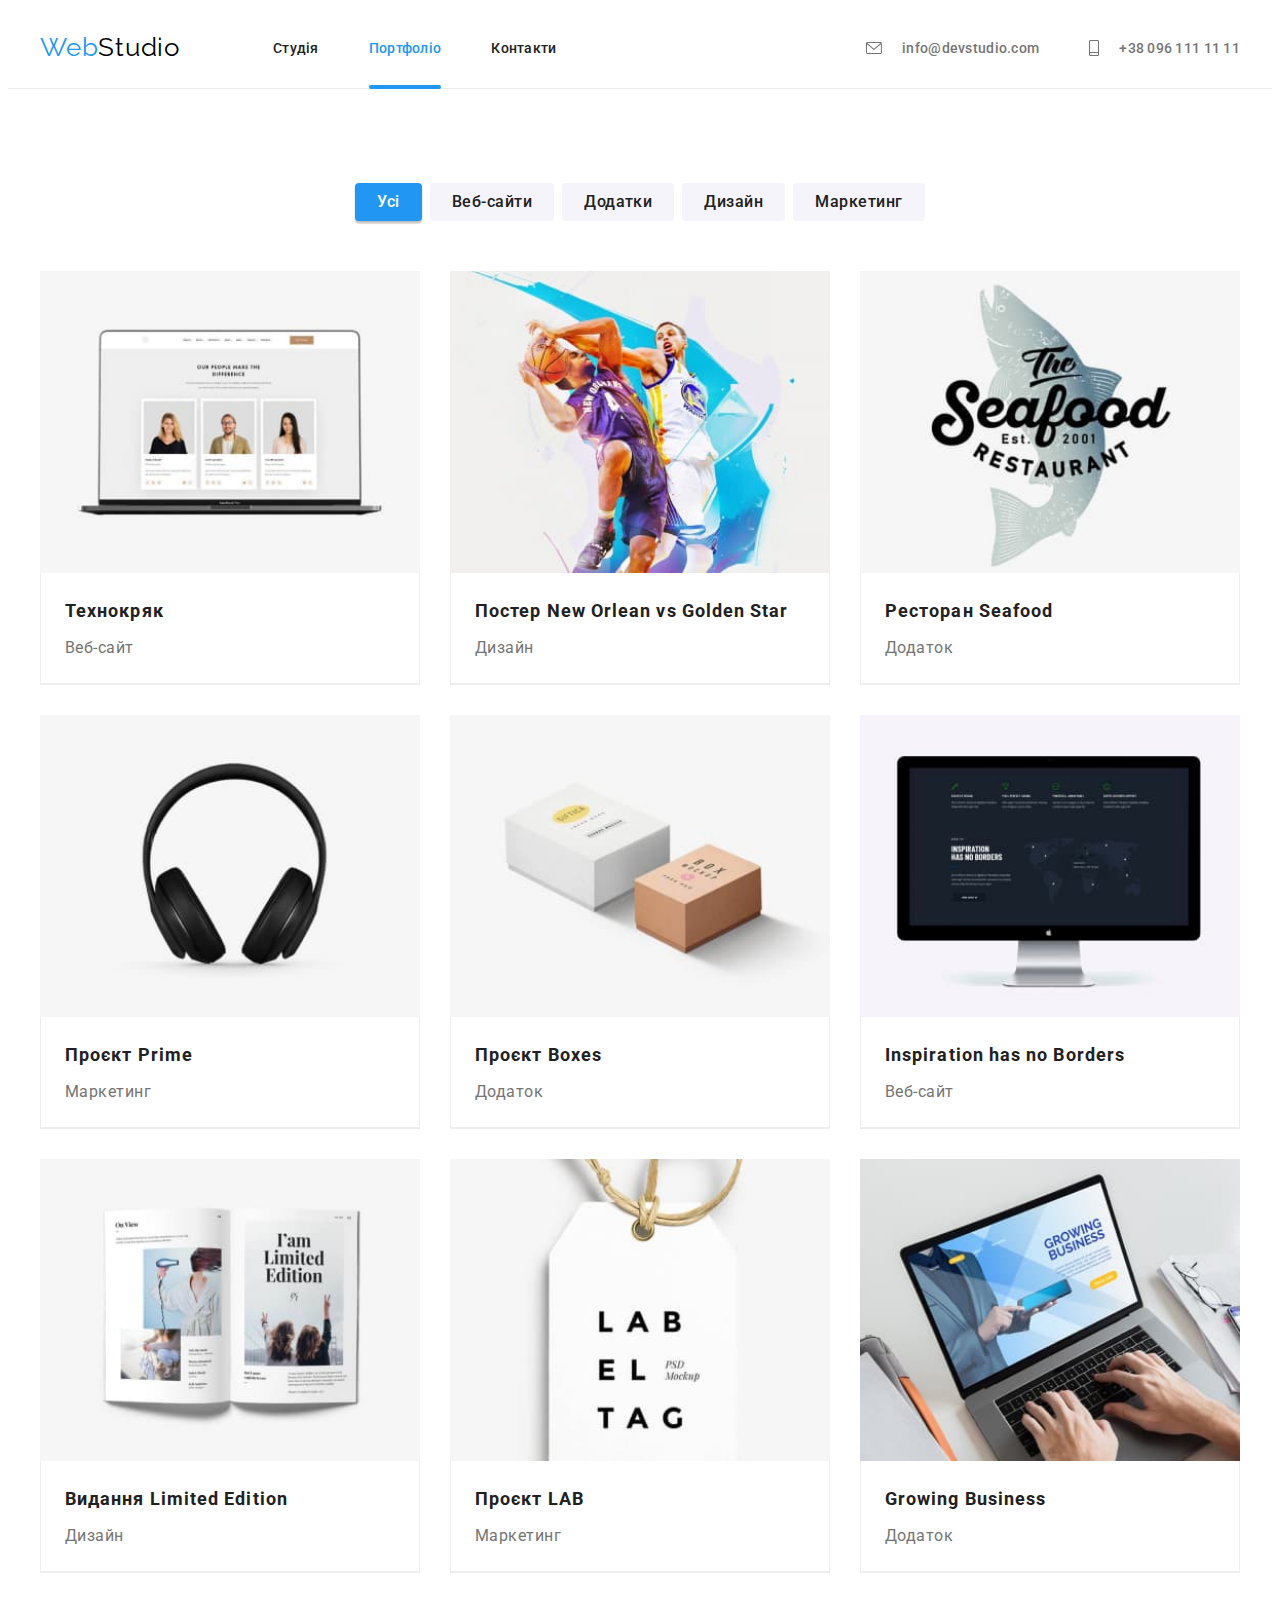
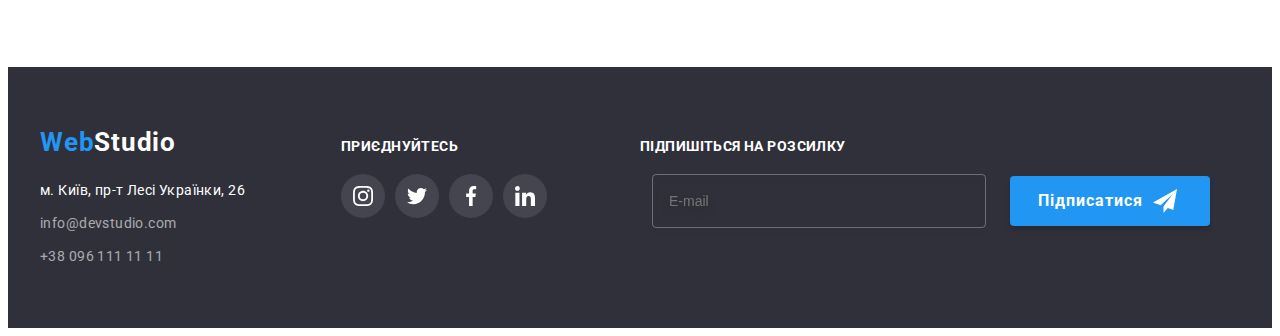
==== commit 7343450e: "adaptation portfolio page" ====
--- a/portfolio.html
+++ b/portfolio.html
@@ -68,10 +68,10 @@
                 <div class="mob_menu">
                     <ul class="mob-menu__list ul">
                         <li class="mob-menu__item">
-                            <a href="./index.html" class="mob-menu__link link current">Студія</a>
+                            <a href="./index.html" class="mob-menu__link link ">Студія</a>
                         </li>
                         <li class="mob-menu__item">
-                            <a href="./portfolio.html" class="mob-menu__link link ">Портфоліо</a>
+                            <a href="./portfolio.html" class="mob-menu__link link current ">Портфоліо</a>
                         </li>
                         <li class="mob-menu__item">
                             <a href="#" class="mob-menu__link link">Контакти</a>
@@ -117,7 +117,7 @@
     </div>
     </header>
     <main>
-        <section class="profile">
+        <section class="profile section">
             <div class="container profile-container">
                 <h2 class="visually-hidden">Портфоліо</h2>
                 <ul class="profile-list ul">
@@ -139,7 +139,7 @@
                 </ul>
                 <ul class="content">
                     <li class="content-item ul">
-                        <a href="#" class="work-link">
+                        <a href="#" class="work-link link">
                             <div class="work-overlay">
                                 <img src="./images/website.jpg" alt="Монітор ноутбука" width="370">
                                 <p class="work-overlay-text">
@@ -153,7 +153,7 @@
                         </a>
                     </li>
                     <li class="content-item ul">
-                        <a href="#" class="work-link">
+                        <a href="#" class="work-link link">
                             <div class="work-overlay">
                                 <img src="./images/poster.jpg" alt="Басктболісти" width="370">
                                 <p class="work-overlay-text">
@@ -167,7 +167,7 @@
                         </a>
                     </li>
                     <li class="content-item ul">
-                        <a href="#" class="work-link">
+                        <a href="#" class="work-link link">
                             <div class="work-overlay">
                                 <img src="./images/seafood.jpg" alt="Логотип ресторану" width="370">
                                 <p class="work-overlay-text">
@@ -181,7 +181,7 @@
                         </a>
                     </li>
                     <li class="content-item ul">
-                        <a href="#" class="work-link">
+                        <a href="#" class="work-link link">
                             <div class="work-overlay">
                                 <img src="./images/headphones.jpg" alt="Навушники" width="370">
                                 <p class="work-overlay-text">
@@ -195,7 +195,7 @@
                         </a>
                     </li>
                     <li class="content-item ul">
-                        <a href="#" class="work-link">
+                        <a href="#" class="work-link link">
                             <div class="work-overlay">
                                 <img src="./images/boxes.jpg" alt="Дві коробки" width="370">
                                 <p class="work-overlay-text">
@@ -209,7 +209,7 @@
                         </a>
                     </li>
                     <li class="content-item ul">
-                        <a href="#" class="work-link">
+                        <a href="#" class="work-link link">
                             <div class="work-overlay">
                                 <img src="./images/inspiration.jpg" alt="Монітор комп'ютера" width="370">
                                 <p class="work-overlay-text">
@@ -223,7 +223,7 @@
                         </a>
                     </li>
                     <li class="content-item ul">
-                        <a href="#" class="work-link">
+                        <a href="#" class="work-link link">
                             <div class="work-overlay">
                                 <img src="./images/edition.jpg" alt="Розворот журналу" width="370">
                                 <p class="work-overlay-text">
@@ -237,7 +237,7 @@
                         </a>
                     </li>
                     <li class="content-item ul">
-                        <a href="#" class="work-link">
+                        <a href="#" class="work-link link">
                             <div class="work-overlay">
                                 <img src="./images/lab.jpg" alt="Логотип" width="370">
                                 <p class="work-overlay-text">
@@ -251,7 +251,7 @@
                         </a>
                     </li>
                     <li class="content-item ul">
-                        <a href="#" class="work-link">
+                        <a href="#" class="work-link link">
                             <div class="work-overlay">
                                 <img src="./images/business.jpg" alt="Людина друкує текст" width="370">
                                 <p class="work-overlay-text">
--- a/css/main.min.css
+++ b/css/main.min.css
@@ -1 +1 @@
-body{font-family:"Raleway",sans-serif;font-family:"Roboto",sans-serif;background-color:var(--white);color:var(--main-text-color)}.section{padding-top:60px;padding-bottom:60px}@media screen and (min-width: 1200px){.section{padding-top:94px;padding-bottom:94px}}.link{text-decoration:none}:root{--main-text-color: #212121;--secondary-text-color: #757575;--accent: #2196F3;--btn-hover: #188CE8;--white: #ffffff;--black: #000000;--team-section-color: #F5F4FA;--section-color: #2F303A;--btn-color: #F5F4FA;--footer-background-color: #2F303A;--border-project-color: #EEEEEE;--border-header: #ECECEC;--soc-link-team: #AFB1B8;--aside-bck-color: #2F303A;--time: 250ms;--cubic: cubic-bezier(0.4, 0, 0.2, 1);--mob-menu-shadow: 0px 4px 8px rgba(0, 0, 0, 0.04), 0px 2px 4px rgba(0, 0, 0, 0.08), 0px 1px 3px rgba(0, 0, 0, 0.16)}h1,h2,h3,h4,h5,h6,p{margin:0}ul{list-style:none;margin:0;padding:0}address{font-style:normal}img{display:block;max-width:100%;height:auto;width:100%}textarea{resize:none}.visually-hidden{position:absolute;width:1px;height:1px;margin:-1px;border:0;padding:0;white-space:nowrap;-webkit-clip-path:inset(100%);clip-path:inset(100%);clip:rect(0 0 0 0);overflow:hidden}.is-hidden{opacity:0;visibility:hidden;pointer-events:none}.container{width:100%;padding-left:15px;padding-right:15px;margin:0 auto}@media screen and (min-width: 480px){.container{max-width:480px}}@media screen and (min-width: 768px){.container{max-width:768px}}@media screen and (min-width: 1200px){.container{max-width:1200px}}.btn{cursor:pointer;font-family:inherit;display:block;margin:auto}.about__title{font-size:14px;line-height:1.1428571429;letter-spacing:.03em;text-transform:uppercase;color:var(--main-text-color);margin-bottom:10px;margin-top:30px;text-align:center}@media screen and (min-width: 768px){.about__title{text-align:start}}@media screen and (min-width: 1200px){.about__title{max-width:1200px}}.about__sutitle{font-size:14px;line-height:1.7142857143;letter-spacing:.03em;color:var(--secondary-text-color)}.backdrop{position:fixed;width:100%;height:100%;background:rgba(0,0,0,.2);top:0;transition:opacity 1000ms var(--cubic),visibility 1000ms var(--cubic);overflow:scroll;opacity:1}.modal{overflow:auto;min-width:100%;max-height:550px;background:var(--white);box-shadow:0px 1px 3px rgba(0,0,0,.12),0px 1px 1px rgba(0,0,0,.14),0px 2px 1px rgba(0,0,0,.2);border-radius:4px;transform:translate(-50%, -50%) scaleX(1);top:50%;left:50%;position:absolute;transition:transform 1000ms var(--cubic);padding:25px}.backdrop.is-hidden .modal{transform:translate(-50%, -50%) scaleX(1.5)}@media screen and (min-width: 480px){.modal{min-width:450px;max-height:609px;padding:40px}}@media screen and (min-width: 1200px){.modal{width:528px;min-height:581px}}.close-dtn{box-sizing:border-box;width:30px;height:30px;background:var(--white);border:1px solid rgba(0,0,0,.1);border-radius:50%;display:flex;align-items:center;justify-content:center;background-color:rgba(0,0,0,0);position:absolute;right:8px;top:8px}.close-dtn:hover,.close-dtn:focus{fill:var(--accent)}.close-icon{fill:currentColor}.modal-title{font-weight:700;font-size:20px;line-height:1.5;text-align:center;letter-spacing:.03em;color:var(--black);margin-bottom:8px}@media screen and (min-width: 480px){.modal-title{margin-bottom:12px;font-weight:700;font-size:20px;line-height:1.5;text-align:center;letter-spacing:.03em}}@media screen and (min-width: 1200px){.modal-title{font-weight:700;font-size:20px;line-height:1.15;text-align:center;letter-spacing:.03em}}.modal-label{margin-bottom:10px;display:flex;flex-direction:column}.modal-label:nth-of-type(4n){margin-bottom:20px}.label-title{display:inline-block;margin-bottom:4px;font-size:12px;line-height:1.1666666667;letter-spacing:.01em;color:var(--secondary-text-color)}.input-wrap{position:relative}.modal-icon{position:absolute;left:12px;top:50%;transform:translateY(-50%);margin-left:11px;fill:currentColor;transition:fill 250ms var(--cubic)}.modal-input:focus+.modal-icon{fill:var(--accent)}.modal-input{width:100%;height:40px;border:1px solid rgba(33,33,33,.2);border-radius:4px;display:block;background-color:rgba(0,0,0,0);font-size:14px;color:var(--black);outline:rgba(0,0,0,0);transition:color var(--time) var(--cubic),border-color var(--time) var(--cubic)}.modal-input:focus{border-color:var(--accent)}.form-user{padding:9px 10px 9px 30px}@media screen and (min-width: 480px){.form-user{height:40px;padding:11px 12px 11px 42px}}.modal-feedback{display:flex;flex-direction:column;margin-bottom:10px}.modal-feedback:nth-of-type(4n){margin-bottom:20px}.feedback{display:block;width:100%;height:120px;border:1px solid rgba(33,33,33,.2);border-radius:4px;padding:12px 16px;color:var(--secondary-text-color);outline:rgba(0,0,0,0);font-size:12px;line-height:1.1666666667;transition:color var(--time) var(--cubic),border-color var(--time) var(--cubic)}.feedback:focus,.feedback:hover{border-color:var(--accent)}@media screen and (min-width: 480px){.feedback:focus,.feedback:hover{height:120px}}.feedback:focus::-moz-placeholder, .feedback:hover::-moz-placeholder{font-size:14px;line-height:1.1428571429;letter-spacing:.01em;color:rgba(117,117,117,.5)}.feedback:focus:-ms-input-placeholder, .feedback:hover:-ms-input-placeholder{font-size:14px;line-height:1.1428571429;letter-spacing:.01em;color:rgba(117,117,117,.5)}.feedback:focus::placeholder,.feedback:hover::placeholder{font-size:14px;line-height:1.1428571429;letter-spacing:.01em;color:rgba(117,117,117,.5)}@media screen and (min-width: 1200px){.feedback:focus::-moz-placeholder, .feedback:hover::-moz-placeholder{font-size:12px;line-height:1.1666666667;letter-spacing:.01em;color:rgba(117,117,117,.5)}.feedback:focus:-ms-input-placeholder, .feedback:hover:-ms-input-placeholder{font-size:12px;line-height:1.1666666667;letter-spacing:.01em;color:rgba(117,117,117,.5)}.feedback:focus::placeholder,.feedback:hover::placeholder{font-size:12px;line-height:1.1666666667;letter-spacing:.01em;color:rgba(117,117,117,.5)}}.policy-label{display:flex;align-items:center;justify-content:center;gap:8px;font-size:14px;line-height:1.7142857143;letter-spacing:.03em;color:var(--secondary-text-color)}@media screen and (min-width: 480px){.policy-label{margin-bottom:30px}}.policy-text{font-size:12px;line-height:1.1666666667;letter-spacing:.03em;color:var(--secondary-text-color)}@media screen and (min-width: 1200px){.policy-text{font-size:14px;line-height:1.7142857143;letter-spacing:.03em;color:var(--secondary-text-color)}}.policy-icon{fill:var(--white);border:2px solid #212121;border-radius:2px;transition:border-color var(--time) var(--cubic),background-color var(--time) var(--cubic)}.policy-checkbox:checked+.policy-icon{border-color:rgba(0,0,0,0);background-color:var(--accent)}.policy-link{position:relative;font-weight:400;font-size:12px;line-height:1.1666666667;letter-spacing:.03em;color:var(--accent)}@media screen and (min-width: 480px){.policy-link{text-decoration:none}}@media screen and (min-width: 1200px){.policy-link{font-weight:400;font-size:14px;line-height:1.7142857143;letter-spacing:.03em}}.policy-link::after{content:" ";position:absolute;bottom:5px;left:0;width:100%;height:1px;background-color:var(--accent)}.send-btn{font-weight:700;font-size:16px;line-height:1.875;display:flex;align-items:center;text-align:center;letter-spacing:.06em;color:var(--white);width:200px;height:50px;background:#2196f3;box-shadow:0px 4px 4px rgba(0,0,0,.15);border-radius:4px;border:none;padding:10px 52px;transition:background-color var(--time) var(--cubic)}.send-btn:hover,.send-btn:focus{background:var(--btn-hover);box-shadow:0px 4px 4px rgba(0,0,0,.15);border-radius:4px}.aside-title{font-size:28px;line-height:1.1785714286;text-align:center;letter-spacing:.03em;color:var(--main-text-color);margin-bottom:30px}@media screen and (min-width: 768px){.aside-title{margin-bottom:30px;font-size:28px;line-height:1.1785714286}}@media screen and (min-width: 1200px){.aside-title{margin-bottom:50px;font-size:36px;line-height:1.1666666667}}.header{background:var(--white);border-bottom:1px solid var(--border-header)}.logo-link{font-family:Raleway;color:var(--black);font-size:26px;line-height:1.1923076923;letter-spacing:.03em}.header__logo{padding:16px 0}@media screen and (min-width: 768px){.header__logo{margin-right:87px;padding-top:26px;padding-bottom:26px}}@media screen and (min-width: 1200px){.header__logo{margin-right:93px;padding-top:24px;padding-bottom:25px}}.web{color:var(--accent)}.header__container{display:flex;align-items:center;height:80px;justify-content:space-between}.header__navigation{margin-right:auto;display:none}@media screen and (min-width: 768px){.header__navigation{display:block;margin-right:auto}}.menu__link.current{color:var(--accent)}.menu,.header__contacts{left:0px;top:0px;display:none;gap:50px}@media screen and (min-width: 768px){.menu,.header__contacts{display:flex;justify-content:center;gap:50px}}@media screen and (min-width: 1200px){.menu,.header__contacts{display:flex;flex-direction:row;align-items:center;gap:50px}}@media screen and (min-width: 768px){.header__contacts{display:flex;flex-direction:column;justify-content:center;gap:10px}}@media screen and (min-width: 1200px){.header__contacts{display:flex;flex-direction:row;align-items:center;gap:50px}}.menu__link{font-weight:500;font-size:14px;line-height:1.1428571429;letter-spacing:.02em;color:var(--main-text-colo);position:relative;display:none;padding:32px 0;transition:color 250ms var(--cubic)}.menu__link:hover,.menu__link:focus{color:var(--accent)}@media screen and (min-width: 768px){.menu__link{display:flex}}@media screen and (min-width: 1200px){.menu__link{display:flex}}.menu__link.current.link::after{display:block;content:"";position:absolute;bottom:-1px;left:0;width:100%;height:4px;background-color:var(--accent);border-radius:2px}.header-mail,.header-tel{font-weight:500;font-size:14px;line-height:1.1428571429;letter-spacing:.02em;color:var(--secondary-text-color);display:none;align-items:center;gap:10px;transition:color var(--time) var(--cubic)}.header-mail:hover,.header-mail:focus,.header-tel:hover,.header-tel:focus{color:var(--accent)}@media screen and (min-width: 768px){.header-mail,.header-tel{display:inline-flex;font-weight:500;font-size:14px;line-height:1.1428571429;letter-spacing:.02em;color:var(--secondary-text-color);transition:color var(--time) var(--cubic)}.header-mail:hover,.header-mail:focus,.header-tel:hover,.header-tel:focus{color:var(--accent)}}@media screen and (min-width: 1200px){.header-mail,.header-tel{padding:32px 0}}@media screen and (min-width: 768px){.icon-mail{width:14px;height:10px;fill:currentColor;margin-right:8px}}@media screen and (min-width: 1200px){.icon-mail{width:16px;height:12px;margin-right:10px}}@media screen and (min-width: 768px){.icon-tel{width:10px;height:14px;fill:currentColor;margin-right:8px}}@media screen and (min-width: 1200px){.icon-tel{width:10px;height:16px;margin-right:10px}}.mob-menu{position:fixed;width:100vw;height:100vh;top:0;background-color:var(--white);box-shadow:var(mob-menu-shadow);padding-top:48px;padding-left:40px;padding-bottom:48px}.mob-menu__container{height:100%;display:flex;flex-direction:column;justify-content:space-between;overflow:auto}@media screen and (min-width: 480px){.mob-menu__container{padding-left:40px}}@media screen and (min-width: 768px){.mob-menu__container{display:none}}.mob-menu-bottom{flex-direction:column}.menu-open-btn{width:40px;height:40px;display:flex;align-items:center;justify-content:center;background-color:rgba(0,0,0,0);border:none;cursor:pointer;transition:fill 250ms var(--cubic)}.menu-open-btn:focus{fill:var(--accent-color)}@media screen and (min-width: 768px){.menu-open-btn{display:none}}.menu-close-btn{margin-left:auto;cursor:pointer;font-family:inherit;display:block;position:absolute;top:10px;right:15px;width:40px;height:40px;box-sizing:border-box;align-items:center;justify-content:center;background-color:rgba(0,0,0,0);border:none}.menu-close-btn:focus{color:var(--accent)}@media screen and (min-width: 768px){.menu-close-btn{display:none}}.mob-menu-close .mob-menu-open{fill:currentColor}.mob-menu__item:not(:last-child){margin-bottom:32px}.mob-menu__link{font-weight:500;font-size:40px;line-height:1.175;letter-spacing:.02em;color:var(--main-text-colo);transition:color var(--time) var(--cubic)}.mob-menu__link:focus{color:var(--accent)}.mob-menu__link.current{color:var(--accent)}.mob__contacts{margin-bottom:64px}.mob__contacts-list:not(:last-child){margin-bottom:32px}.mob-mail{font-weight:500;font-size:34px;line-height:1.1764705882;letter-spacing:.02em;color:var(--accent)}.mob-tel{font-weight:500;font-size:24px;line-height:1.1666666667;letter-spacing:.02em;color:var(--secondary-text-color)}@media screen and (min-width: 480px){.mob-tel{font-size:34px}}.mob-soc{display:flex;flex-wrap:wrap;gap:20px}.soc-list__item:not(:last-child){padding-right:10px;border-right:1px solid rgba(33,33,33,.2)}.soc-list__item:not(:first-child){padding-left:10px}.mob-soc__link{font-weight:500;font-size:18px;line-height:22px;letter-spacing:.02em;color:#2196f3}@media screen and (min-width: 480px){.mob-soc__link{font-size:18px}}.hero{height:400px;background-color:var(--section-color);background-image:linear-gradient(rgba(47, 48, 58, 0.4), rgba(47, 48, 58, 0.4)),url("../images/hero-bg-mob.jpg");background-repeat:no-repeat;background-color:#c4c4c4;background-position:center;text-align:center;padding:118px 0;background-size:cover;max-width:100%;margin:0 auto}@media(min-device-pixel-ratio: 2),(-webkit-min-device-pixel-ratio: 2),(min-resolution: 192dpi),(min-resolution: 2dppx){.hero{background-color:var(--section-color);background-image:linear-gradient(rgba(47, 48, 58, 0.4), rgba(47, 48, 58, 0.4)),url("../images/hero-bg-mob-2x.jpg")}}@media screen and (min-width: 480px){.hero{background-image:linear-gradient(rgba(47, 48, 58, 0.4), rgba(47, 48, 58, 0.4)),url("../images/hero-bg-tab.jpg")}}@media screen and (min-width: 480px)and (min-device-pixel-ratio: 2),screen and (min-width: 480px)and (-webkit-min-device-pixel-ratio: 2),screen and (min-width: 480px)and (min-resolution: 192dpi),screen and (min-width: 480px)and (min-resolution: 2dppx){.hero{background-image:linear-gradient(rgba(47, 48, 58, 0.4), rgba(47, 48, 58, 0.4)),url("../images/hero-bg-tab-2x.jpg")}}@media screen and (min-width: 768px){.hero{height:400px;padding:118px 204px;max-width:100vw;background-image:linear-gradient(rgba(47, 48, 58, 0.4), rgba(47, 48, 58, 0.4)),url("../images/hero.jpg")}}@media screen and (min-width: 768px)and (min-device-pixel-ratio: 2),screen and (min-width: 768px)and (-webkit-min-device-pixel-ratio: 2),screen and (min-width: 768px)and (min-resolution: 192dpi),screen and (min-width: 768px)and (min-resolution: 2dppx){.hero{background-image:linear-gradient(rgba(47, 48, 58, 0.4), rgba(47, 48, 58, 0.4)),url("../images/hero-2x.jpg")}}@media screen and (min-width: 1200px){.hero{height:600px;padding:200px 0;width:1600px}}.hero__title{max-width:360px;margin:0 auto 30px auto;margin-bottom:30px;font-weight:900;font-size:26px;line-height:1.6153846154;text-align:center;letter-spacing:.06em;text-transform:uppercase;color:var(--white)}@media screen and (min-width: 768px){.hero__title{max-width:360px;font-size:26px;line-height:1.6153846154}}@media screen and (min-width: 1200px){.hero__title{max-width:696px;font-size:44px;line-height:1.3636363636}}.hero__btn{font-weight:700;font-size:16px;line-height:1.875;align-items:center;text-align:center;letter-spacing:.06em;background-color:var(--accent);border-radius:4px;border:none;color:var(--white);padding:10px 24px;box-shadow:0px 4px 4px rgba(0,0,0,.15);transition:background-color var(--time) var(--cubic)}.hero__btn:hover,.hero__btn:focus{background-color:var(--btn-hover)}@media screen and (min-width: 1200px){.hero__btn{padding:10px 32px}}.about__container{display:flex}.menu-list{display:flex;gap:30px;flex-wrap:wrap}.menu-list__item{width:100%}@media screen and (min-width: 768px){.menu-list__item{flex-basis:calc((100% - 30px)/2)}}@media screen and (min-width: 1200px){.menu-list__item{flex-basis:calc((100% - 90px)/4)}}.image{max-width:450px;width:100%;height:120px;background-color:var(--team-section-color);display:flex;justify-content:center;align-items:center;border-radius:4px}@media screen and (min-width: 768px){.image{max-width:354px;height:120px}}@media screen and (min-width: 1200px){.image{max-width:270px;height:120px}}.icon{display:block;width:70px;height:70px}.aside{padding-bottom:94px}.aside-list{display:flex;gap:30px}.aside-list-item{display:none}@media screen and (min-width: 768px){.aside-list-item{display:none}}@media screen and (min-width: 1200px){.aside-list-item{display:block;max-width:calc((100% - 30px)/3)}}.aside-titl{display:none}@media screen and (min-width: 1200px){.aside-titl{display:block;text-align:center;letter-spacing:.03em;color:var(--main-text-color);margin-bottom:50px;font-size:36px;line-height:1.1666666667}}.work-wrap{position:relative}.work-text{font-weight:700;font-size:14px;line-height:1.1428571429;text-align:center;letter-spacing:.03em;text-transform:uppercase;color:var(--white);padding-top:27px;position:absolute;position:absolute;bottom:0;left:0;width:370px;height:70px;background-color:var(--aside-bck-color);opacity:.8;margin:0}.team{background:var(--team-section-color)}.team-list{display:flex;gap:30px;flex-wrap:wrap}.team-item{width:100%;box-shadow:0px 1px 3px rgba(0,0,0,.12),0px 1px 1px rgba(0,0,0,.14),0px 2px 1px rgba(0,0,0,.2);border-radius:0px 0px 4px 4px}@media screen and (min-width: 768px){.team-item{width:calc((100% - 30px)/2)}}@media screen and (min-width: 1200px){.team-item{max-width:calc((100% - 90px)/4)}}.team-project{background:var(--white);border-radius:0px 0px 4px 4px;padding-top:30px;padding-bottom:30px}.team-item-title{font-weight:500;font-size:16px;line-height:1.1875;text-align:center;letter-spacing:.03em;color:var(--main-text-color);margin-bottom:10px}.team-item-sutitle{font-size:16px;line-height:1.1875;text-align:center;letter-spacing:.03em;color:var(--secondary-text-color);margin-bottom:16px}.team-social-list{display:flex;justify-content:center;gap:10px}.social-list-item{width:44px;height:44px}.social-list-link{display:flex;width:100%;height:100%;background-color:var(--white);border-radius:50%;align-items:center;justify-content:center;text-decoration:none;color:inherit;color:var(--soc-link-team);transition:background-color var(--time) var(--cubic),color var(--time) var(--cubic)}.social-list-link:hover,.social-list-link:focus{background-color:var(--accent);color:var(--white)}.team-social-icon{fill:currentColor}.clients-list{display:flex;gap:30px;justify-content:center;flex-wrap:wrap}.clients-list-item{flex-basis:calc((100% - 30px)/2)}@media screen and (min-width: 768px){.clients-list-item{max-width:calc((100% - 60px)/3)}}@media screen and (min-width: 1200px){.clients-list-item{max-width:calc((100% - 150px)/6)}}.clients-link{display:flex;align-items:center;color:#afb1b8;width:210px;height:92px;border:1px solid #afb1b8;border-radius:4px;padding:16px 52px;transition:border-color var(--time) var(--cubic),fill var(--time) var(--cubic)}.clients-link:hover,.clients-link:focus{border-color:var(--accent);color:var(--accent)}@media screen and (min-width: 768px){.clients-link{width:226px;height:92px;padding:16px 60px}}@media screen and (min-width: 1200px){.clients-link{width:170px;height:92px;padding:16px 32px}}.clients-icon{fill:currentColor}.footer{background:var(--footer-background-color);background:var(--section-color);margin:0 auto;padding:60px 0}.logo-footer-link{font-weight:700;font-size:24px;line-height:1.1666666667;letter-spacing:.03em;color:var(--white);margin-bottom:20px;display:block}@media screen and (min-width: 768px){.logo-footer-link{margin-bottom:20px}}@media screen and (min-width: 1200px){.logo-footer-link{font-size:26px;line-height:1.1923076923}}.address-list{display:flex;flex-direction:column;align-items:center;justify-content:center;gap:12px}@media screen and (min-width: 768px){.address-list{gap:8px}}@media screen and (min-width: 1200px){.address-list{align-items:flex-start;gap:9px}}.address-link{font-style:normal;font-size:14px;line-height:1.7142857143;letter-spacing:.03em;color:var(--white);transition:background-color var(--time) var(--cubic)}.address-link:hover,.address-link:focus{color:var(--accent)}.contact-link{font-size:14px;line-height:1.7142857143;letter-spacing:.03em;color:rgba(255,255,255,.6);font-style:normal;transition:background-color var(--time) var(--cubic)}.contact-link:hover,.contact-link:focus{color:var(--accent)}.footer-inner{display:flex;flex-direction:column;gap:60px;margin-bottom:60px;justify-content:center;align-items:center}@media screen and (min-width: 768px){.footer-inner{flex-direction:row;text-align:left;gap:165px;align-items:baseline}}@media screen and (min-width: 1200px){.footer-inner{gap:70px;margin-right:93px;margin-bottom:0}}.footer-container{text-align:center}@media screen and (min-width: 768px){.footer-container{text-align:center}}@media screen and (min-width: 1200px){.footer-container{width:231px;text-align:left}}.footer{display:flex;flex-wrap:wrap}.footer-field{display:flex;flex-wrap:wrap;justify-content:center}@media screen and (min-width: 768px){.footer-field{align-items:baseline}}@media screen and (min-width: 1200px){.footer-field{flex-wrap:nowrap;justify-content:space-between}}.footer-social-container{display:flex;flex-direction:column;align-items:center;justify-content:center}@media screen and (min-width: 1200px){.footer-social-container{align-items:flex-start}}.part-footer{display:flex}.footer-title{font-weight:700;font-size:14px;line-height:1.1428571429;letter-spacing:.03em;text-transform:uppercase;color:var(--white);margin-bottom:20px}.footer-social-list{display:flex;align-items:center;gap:10px}.footer-list-item{width:44px;height:44px}.footer-social-link{display:flex;width:100%;height:100%;border-radius:50%;background:rgba(255,255,255,.1);align-items:center;color:var(--white);justify-content:center;text-decoration:none;transition:background-color var(--time) var(--cubic)}.footer-social-link:hover,.footer-social-link:focus{background-color:var(--accent)}.team-social-icon{fill:currentColor}.footer-subscribe-container{width:100%;display:flex;flex-direction:column;justify-content:center;align-items:center}@media screen and (min-width: 1200px){.footer-subscribe-container{display:flex;align-items:flex-start}}.subscribe-form{width:100%;max-width:570px;display:flex;flex-direction:column;justify-content:center;align-items:center}@media screen and (min-width: 1200px){.subscribe-form{flex-direction:row;gap:12px}}.footer-input{width:100%;max-width:450px;height:50px;border:1px solid rgba(255,255,255,.3);filter:drop-shadow(0px 4px 4px rgba(0, 0, 0, 0.15));border-radius:4px;display:block;background-color:rgba(0,0,0,0);font-size:14px;color:var(--secondary-text-color);outline:rgba(0,0,0,0);padding-left:16px;margin-bottom:20px}@media screen and (min-width: 768px){.footer-input{max-width:450px}}@media screen and (min-width: 1200px){.footer-input{margin-bottom:0;max-width:358px}}.subscribe-btn{font-weight:700;font-size:16px;line-height:1.875;display:flex;align-items:center;text-align:center;letter-spacing:.06em;color:var(--white);width:200px;height:50px;background:var(--accent);box-shadow:0px 4px 4px rgba(0,0,0,.15);border-radius:4px;border:none;padding:10px 28px;margin-left:12px;transition:background-color var(--time) var(--cubic)}.subscribe-btn:hover{background-color:var(--btn-hover)}.subscribe-icon{fill:currentColor;margin-left:10px}.profile{padding-top:94px;padding-bottom:94px;margin:0}.profile-list{display:flex;flex-wrap:wrap;gap:8px;padding-bottom:50px;align-items:center;justify-content:center}.btn-portfolio{font-family:inherit;font-style:normal;font-weight:500;font-size:16px;line-height:1.625;text-align:center;letter-spacing:.03em;color:var(--main-text-color);background:var(--btn-color);border-radius:4px;border:none;cursor:pointer;padding:6px 22px;transition:color var(--time) var(--cubic),box-shadow var(--time) var(--cubic),background-color var(--time) var(--cubic)}.btn-portfolio:hover,.btn-portfolio:focus{background:var(--accent);color:var(--btn-color);box-shadow:0px 3px 1px rgba(0,0,0,.1),0px 1px 2px rgba(0,0,0,.08),0px 2px 2px rgba(0,0,0,.12)}.btn-portfolio.current{background-color:var(--accent);color:var(--white);box-shadow:0px 3px 1px rgba(0,0,0,.1),0px 1px 2px rgba(0,0,0,.08),0px 2px 2px rgba(0,0,0,.12)}.work-link{box-shadow:0px 1px 1px rgba(0,0,0,.12),0px 4px 4px rgba(0,0,0,.06),1px 4px 6px rgba(0,0,0,.16);text-decoration:none}.work-overlay{position:relative;overflow:hidden}.work-overlay-text{font-weight:400;font-size:18px;line-height:1.5555555556;letter-spacing:.03em;color:var(--white);position:absolute;top:0;left:0;transform:translateY(100%);transition:transform var(--time) var(--cubic),opacity var(--time) var(--cubic);width:100%;height:100%;padding-top:63px;padding-right:24px;padding-bottom:63px;padding-left:24px;margin:0;opacity:0;background-color:rgba(33,150,243,.9)}.work-link:hover .work-overlay-text{transform:translateY(0);opacity:1}.profile{padding-bottom:67px}.content-title{font-style:normal;font-size:18px;line-height:2;letter-spacing:.06em;color:var(--main-text-color);margin-bottom:4px}.content{display:flex;flex-wrap:wrap;gap:30px}.content-item{flex-basis:calc((100% - 60px)/3);border-bottom:1px solid var(--border-project-color);padding:0;margin:0;transition:box-shadow var(--time) var(--cubic),background-color var(--time) var(--cubic)}.content-item:hover,.content-item:focus{box-shadow:0px 1px 1px rgba(0,0,0,.12),0px 4px 4px rgba(0,0,0,.06),1px 4px 6px rgba(0,0,0,.16)}.project{padding:20px 24px;border:1px solid var(--border-project-color);border-top:0}.content-subtitle{font-size:16px;line-height:1.875;letter-spacing:.03em;color:var(--secondary-text-color)}/*# sourceMappingURL=main.min.css.map */+body{font-family:"Raleway",sans-serif;font-family:"Roboto",sans-serif;background-color:var(--white);color:var(--main-text-color)}.section{padding-top:60px;padding-bottom:60px}@media screen and (min-width: 1200px){.section{padding-top:94px;padding-bottom:94px}}.link{text-decoration:none}:root{--main-text-color: #212121;--secondary-text-color: #757575;--accent: #2196F3;--btn-hover: #188CE8;--white: #ffffff;--black: #000000;--team-section-color: #F5F4FA;--section-color: #2F303A;--btn-color: #F5F4FA;--footer-background-color: #2F303A;--border-project-color: #EEEEEE;--border-header: #ECECEC;--soc-link-team: #AFB1B8;--aside-bck-color: #2F303A;--time: 250ms;--cubic: cubic-bezier(0.4, 0, 0.2, 1);--mob-menu-shadow: 0px 4px 8px rgba(0, 0, 0, 0.04), 0px 2px 4px rgba(0, 0, 0, 0.08), 0px 1px 3px rgba(0, 0, 0, 0.16)}h1,h2,h3,h4,h5,h6,p{margin:0}ul{list-style:none;margin:0;padding:0}address{font-style:normal}img{display:block;max-width:100%;height:auto;width:100%}textarea{resize:none}.visually-hidden{position:absolute;width:1px;height:1px;margin:-1px;border:0;padding:0;white-space:nowrap;-webkit-clip-path:inset(100%);clip-path:inset(100%);clip:rect(0 0 0 0);overflow:hidden}.is-hidden{opacity:0;visibility:hidden;pointer-events:none}.container{width:100%;padding-left:15px;padding-right:15px;margin:0 auto}@media screen and (min-width: 480px){.container{max-width:480px}}@media screen and (min-width: 768px){.container{max-width:768px}}@media screen and (min-width: 1200px){.container{max-width:1200px}}.btn{cursor:pointer;font-family:inherit;display:block;margin:auto}.about__title{font-size:14px;line-height:1.1428571429;letter-spacing:.03em;text-transform:uppercase;color:var(--main-text-color);margin-bottom:10px;margin-top:30px;text-align:center}@media screen and (min-width: 768px){.about__title{text-align:start}}@media screen and (min-width: 1200px){.about__title{max-width:1200px}}.about__sutitle{font-size:14px;line-height:1.7142857143;letter-spacing:.03em;color:var(--secondary-text-color)}.backdrop{position:fixed;width:100%;height:100%;background:rgba(0,0,0,.2);top:0;transition:opacity 1000ms var(--cubic),visibility 1000ms var(--cubic);overflow:scroll;opacity:1}.modal{overflow:auto;min-width:100%;max-height:550px;background:var(--white);box-shadow:0px 1px 3px rgba(0,0,0,.12),0px 1px 1px rgba(0,0,0,.14),0px 2px 1px rgba(0,0,0,.2);border-radius:4px;transform:translate(-50%, -50%) scaleX(1);top:50%;left:50%;position:absolute;transition:transform 1000ms var(--cubic);padding:25px}.backdrop.is-hidden .modal{transform:translate(-50%, -50%) scaleX(1.5)}@media screen and (min-width: 480px){.modal{min-width:450px;max-height:609px;padding:40px}}@media screen and (min-width: 1200px){.modal{width:528px;min-height:581px}}.close-dtn{box-sizing:border-box;width:30px;height:30px;background:var(--white);border:1px solid rgba(0,0,0,.1);border-radius:50%;display:flex;align-items:center;justify-content:center;background-color:rgba(0,0,0,0);position:absolute;right:8px;top:8px}.close-dtn:hover,.close-dtn:focus{fill:var(--accent)}.close-icon{fill:currentColor}.modal-title{font-weight:700;font-size:20px;line-height:1.5;text-align:center;letter-spacing:.03em;color:var(--black);margin-bottom:8px}@media screen and (min-width: 480px){.modal-title{margin-bottom:12px;font-weight:700;font-size:20px;line-height:1.5;text-align:center;letter-spacing:.03em}}@media screen and (min-width: 1200px){.modal-title{font-weight:700;font-size:20px;line-height:1.15;text-align:center;letter-spacing:.03em}}.modal-label{margin-bottom:10px;display:flex;flex-direction:column}.modal-label:nth-of-type(4n){margin-bottom:20px}.label-title{display:inline-block;margin-bottom:4px;font-size:12px;line-height:1.1666666667;letter-spacing:.01em;color:var(--secondary-text-color)}.input-wrap{position:relative}.modal-icon{position:absolute;top:50%;transform:translateY(-50%);margin-left:11px;fill:currentColor;transition:fill 250ms var(--cubic)}.modal-input:focus+.modal-icon{fill:var(--accent)}.modal-input{width:100%;height:40px;border:1px solid rgba(33,33,33,.2);border-radius:4px;display:block;background-color:rgba(0,0,0,0);font-size:14px;color:var(--black);outline:rgba(0,0,0,0);transition:color var(--time) var(--cubic),border-color var(--time) var(--cubic)}.modal-input:focus{border-color:var(--accent)}.form-user{padding:9px 10px 9px 30px}@media screen and (min-width: 480px){.form-user{height:40px;padding:11px 12px 11px 42px}}.modal-feedback{display:flex;flex-direction:column;margin-bottom:10px}.modal-feedback:nth-of-type(4n){margin-bottom:20px}.feedback{display:block;width:100%;height:120px;border:1px solid rgba(33,33,33,.2);border-radius:4px;padding:12px 16px;color:var(--secondary-text-color);outline:rgba(0,0,0,0);font-size:12px;line-height:1.1666666667;transition:color var(--time) var(--cubic),border-color var(--time) var(--cubic)}.feedback:focus,.feedback:hover{border-color:var(--accent)}@media screen and (min-width: 480px){.feedback:focus,.feedback:hover{height:120px}}.feedback:focus::-moz-placeholder, .feedback:hover::-moz-placeholder{font-size:14px;line-height:1.1428571429;letter-spacing:.01em;color:rgba(117,117,117,.5)}.feedback:focus:-ms-input-placeholder, .feedback:hover:-ms-input-placeholder{font-size:14px;line-height:1.1428571429;letter-spacing:.01em;color:rgba(117,117,117,.5)}.feedback:focus::placeholder,.feedback:hover::placeholder{font-size:14px;line-height:1.1428571429;letter-spacing:.01em;color:rgba(117,117,117,.5)}@media screen and (min-width: 1200px){.feedback:focus::-moz-placeholder, .feedback:hover::-moz-placeholder{font-size:12px;line-height:1.1666666667;letter-spacing:.01em;color:rgba(117,117,117,.5)}.feedback:focus:-ms-input-placeholder, .feedback:hover:-ms-input-placeholder{font-size:12px;line-height:1.1666666667;letter-spacing:.01em;color:rgba(117,117,117,.5)}.feedback:focus::placeholder,.feedback:hover::placeholder{font-size:12px;line-height:1.1666666667;letter-spacing:.01em;color:rgba(117,117,117,.5)}}.policy-label{display:flex;align-items:center;justify-content:center;gap:8px;font-size:14px;line-height:1.7142857143;letter-spacing:.03em;color:var(--secondary-text-color)}@media screen and (min-width: 480px){.policy-label{margin-bottom:30px}}.policy-text{font-size:12px;line-height:1.1666666667;letter-spacing:.03em;color:var(--secondary-text-color)}@media screen and (min-width: 1200px){.policy-text{font-size:14px;line-height:1.7142857143;letter-spacing:.03em;color:var(--secondary-text-color)}}.policy-icon{fill:var(--white);border:2px solid #212121;border-radius:2px;transition:border-color var(--time) var(--cubic),background-color var(--time) var(--cubic)}.policy-checkbox:checked+.policy-icon{border-color:rgba(0,0,0,0);background-color:var(--accent)}.policy-link{position:relative;font-weight:400;font-size:12px;line-height:1.1666666667;letter-spacing:.03em;color:var(--accent)}@media screen and (min-width: 480px){.policy-link{text-decoration:none}}@media screen and (min-width: 1200px){.policy-link{font-weight:400;font-size:14px;line-height:1.7142857143;letter-spacing:.03em}}.policy-link::after{content:" ";position:absolute;bottom:5px;left:0;width:100%;height:1px;background-color:var(--accent)}.send-btn{font-weight:700;font-size:16px;line-height:1.875;display:flex;align-items:center;text-align:center;letter-spacing:.06em;color:var(--white);width:200px;height:50px;background:#2196f3;box-shadow:0px 4px 4px rgba(0,0,0,.15);border-radius:4px;border:none;padding:10px 52px;transition:background-color var(--time) var(--cubic)}.send-btn:hover,.send-btn:focus{background:var(--btn-hover);box-shadow:0px 4px 4px rgba(0,0,0,.15);border-radius:4px}.aside-title{font-size:28px;line-height:1.1785714286;text-align:center;letter-spacing:.03em;color:var(--main-text-color);margin-bottom:30px}@media screen and (min-width: 768px){.aside-title{margin-bottom:30px;font-size:28px;line-height:1.1785714286}}@media screen and (min-width: 1200px){.aside-title{margin-bottom:50px;font-size:36px;line-height:1.1666666667}}.header{background:var(--white);border-bottom:1px solid var(--border-header)}.logo-link{font-family:Raleway;color:var(--black);font-size:26px;line-height:1.1923076923;letter-spacing:.03em}.header__logo{padding:16px 0}@media screen and (min-width: 768px){.header__logo{margin-right:87px;padding-top:26px;padding-bottom:26px}}@media screen and (min-width: 1200px){.header__logo{margin-right:93px;padding-top:24px;padding-bottom:25px}}.web{color:var(--accent)}.header__container{display:flex;align-items:center;height:80px;justify-content:space-between}.header__navigation{margin-right:auto;display:none}@media screen and (min-width: 768px){.header__navigation{display:block;margin-right:auto}}.menu__link.current{color:var(--accent)}.menu,.header__contacts{left:0px;top:0px;display:none;gap:50px}@media screen and (min-width: 768px){.menu,.header__contacts{display:flex;justify-content:center;gap:50px}}@media screen and (min-width: 1200px){.menu,.header__contacts{display:flex;flex-direction:row;align-items:center;gap:50px}}@media screen and (min-width: 768px){.header__contacts{display:flex;flex-direction:column;justify-content:center;gap:10px}}@media screen and (min-width: 1200px){.header__contacts{display:flex;flex-direction:row;align-items:center;gap:50px}}.menu__link{font-weight:500;font-size:14px;line-height:1.1428571429;letter-spacing:.02em;color:var(--main-text-colo);position:relative;display:none;padding:32px 0;transition:color 250ms var(--cubic)}.menu__link:hover,.menu__link:focus{color:var(--accent)}@media screen and (min-width: 768px){.menu__link{display:flex}}@media screen and (min-width: 1200px){.menu__link{display:flex}}.menu__link.current.link::after{display:block;content:"";position:absolute;bottom:-1px;left:0;width:100%;height:4px;background-color:var(--accent);border-radius:2px}.header-mail,.header-tel{font-weight:500;font-size:14px;line-height:1.1428571429;letter-spacing:.02em;color:var(--secondary-text-color);display:none;align-items:center;gap:10px;transition:color var(--time) var(--cubic)}.header-mail:hover,.header-mail:focus,.header-tel:hover,.header-tel:focus{color:var(--accent)}@media screen and (min-width: 768px){.header-mail,.header-tel{display:inline-flex;font-weight:500;font-size:14px;line-height:1.1428571429;letter-spacing:.02em;color:var(--secondary-text-color);transition:color var(--time) var(--cubic)}.header-mail:hover,.header-mail:focus,.header-tel:hover,.header-tel:focus{color:var(--accent)}}@media screen and (min-width: 1200px){.header-mail,.header-tel{padding:32px 0}}@media screen and (min-width: 768px){.icon-mail{width:14px;height:10px;fill:currentColor;margin-right:8px}}@media screen and (min-width: 1200px){.icon-mail{width:16px;height:12px;margin-right:10px}}@media screen and (min-width: 768px){.icon-tel{width:10px;height:14px;fill:currentColor;margin-right:8px}}@media screen and (min-width: 1200px){.icon-tel{width:10px;height:16px;margin-right:10px}}.mob-menu{position:fixed;width:100vw;height:100vh;top:0;left:0;background-color:var(--white);box-shadow:var(mob-menu-shadow);padding-top:48px;padding-bottom:48px;z-index:5}.mob-menu__container{height:100%;display:flex;flex-direction:column;justify-content:space-between;overflow:auto}@media screen and (min-width: 480px){.mob-menu__container{padding-left:40px}}@media screen and (min-width: 768px){.mob-menu__container{display:none}}.mob-menu-bottom{flex-direction:column}.menu-open-btn{width:40px;height:40px;display:flex;align-items:center;justify-content:center;background-color:rgba(0,0,0,0);border:none;cursor:pointer;transition:fill 250ms var(--cubic)}.menu-open-btn:focus{fill:var(--accent-color)}@media screen and (min-width: 768px){.menu-open-btn{display:none}}.menu-close-btn{margin-left:auto;cursor:pointer;font-family:inherit;display:block;position:absolute;top:10px;right:15px;width:40px;height:40px;box-sizing:border-box;align-items:center;justify-content:center;background-color:rgba(0,0,0,0);border:none}.menu-close-btn:focus{color:var(--accent)}@media screen and (min-width: 768px){.menu-close-btn{display:none}}.mob-menu-close .mob-menu-open{fill:currentColor}.mob-menu__item:not(:last-child){margin-bottom:32px}.mob-menu__link{font-weight:500;font-size:40px;line-height:1.175;letter-spacing:.02em;color:var(--main-text-colo);transition:color var(--time) var(--cubic)}.mob-menu__link:focus{color:var(--accent)}.mob-menu__link.current{color:var(--accent)}.mob__contacts{margin-bottom:64px}.mob__contacts-list:not(:last-child){margin-bottom:32px}.mob-mail{font-weight:500;font-size:34px;line-height:1.1764705882;letter-spacing:.02em;color:var(--accent)}.mob-tel{font-weight:500;font-size:24px;line-height:1.1666666667;letter-spacing:.02em;color:var(--secondary-text-color)}@media screen and (min-width: 480px){.mob-tel{font-size:34px}}.mob-soc{display:flex;flex-wrap:wrap;gap:20px}.soc-list__item:not(:last-child){padding-right:10px;border-right:1px solid rgba(33,33,33,.2)}.soc-list__item:not(:first-child){padding-left:10px}.mob-soc__link{font-weight:500;font-size:18px;line-height:22px;letter-spacing:.02em;color:#2196f3}@media screen and (min-width: 480px){.mob-soc__link{font-size:18px}}.hero{height:400px;background-color:var(--section-color);background-image:linear-gradient(rgba(47, 48, 58, 0.4), rgba(47, 48, 58, 0.4)),url("../images/hero-bg-mob.jpg");background-repeat:no-repeat;background-color:#c4c4c4;background-position:center;text-align:center;padding:118px 0;background-size:cover;max-width:100%;margin:0 auto}@media(min-device-pixel-ratio: 2),(-webkit-min-device-pixel-ratio: 2),(min-resolution: 192dpi),(min-resolution: 2dppx){.hero{background-color:var(--section-color);background-image:linear-gradient(rgba(47, 48, 58, 0.4), rgba(47, 48, 58, 0.4)),url("../images/hero-bg-mob-2x.jpg")}}@media screen and (min-width: 480px){.hero{background-image:linear-gradient(rgba(47, 48, 58, 0.4), rgba(47, 48, 58, 0.4)),url("../images/hero-bg-tab.jpg")}}@media screen and (min-width: 480px)and (min-device-pixel-ratio: 2),screen and (min-width: 480px)and (-webkit-min-device-pixel-ratio: 2),screen and (min-width: 480px)and (min-resolution: 192dpi),screen and (min-width: 480px)and (min-resolution: 2dppx){.hero{background-image:linear-gradient(rgba(47, 48, 58, 0.4), rgba(47, 48, 58, 0.4)),url("../images/hero-bg-tab-2x.jpg")}}@media screen and (min-width: 768px){.hero{height:400px;padding:118px 204px;max-width:100vw;background-image:linear-gradient(rgba(47, 48, 58, 0.4), rgba(47, 48, 58, 0.4)),url("../images/hero.jpg")}}@media screen and (min-width: 768px)and (min-device-pixel-ratio: 2),screen and (min-width: 768px)and (-webkit-min-device-pixel-ratio: 2),screen and (min-width: 768px)and (min-resolution: 192dpi),screen and (min-width: 768px)and (min-resolution: 2dppx){.hero{background-image:linear-gradient(rgba(47, 48, 58, 0.4), rgba(47, 48, 58, 0.4)),url("../images/hero-2x.jpg")}}@media screen and (min-width: 1200px){.hero{height:600px;padding:200px 0;width:1600px}}.hero__title{max-width:360px;margin:0 auto 30px auto;margin-bottom:30px;font-weight:900;font-size:26px;line-height:1.6153846154;text-align:center;letter-spacing:.06em;text-transform:uppercase;color:var(--white)}@media screen and (min-width: 768px){.hero__title{max-width:360px;font-size:26px;line-height:1.6153846154}}@media screen and (min-width: 1200px){.hero__title{max-width:696px;font-size:44px;line-height:1.3636363636}}.hero__btn{font-weight:700;font-size:16px;line-height:1.875;align-items:center;text-align:center;letter-spacing:.06em;background-color:var(--accent);border-radius:4px;border:none;color:var(--white);padding:10px 24px;box-shadow:0px 4px 4px rgba(0,0,0,.15);transition:background-color var(--time) var(--cubic)}.hero__btn:hover,.hero__btn:focus{background-color:var(--btn-hover)}@media screen and (min-width: 1200px){.hero__btn{padding:10px 32px}}.about__container{display:flex}.menu-list{display:flex;gap:30px;flex-wrap:wrap}.menu-list__item{width:100%}@media screen and (min-width: 768px){.menu-list__item{flex-basis:calc((100% - 30px)/2)}}@media screen and (min-width: 1200px){.menu-list__item{flex-basis:calc((100% - 90px)/4)}}.image{max-width:450px;width:100%;height:120px;background-color:var(--team-section-color);display:flex;justify-content:center;align-items:center;border-radius:4px}@media screen and (min-width: 768px){.image{max-width:354px;height:120px}}@media screen and (min-width: 1200px){.image{max-width:270px;height:120px}}.icon{display:block;width:70px;height:70px}.aside{padding-bottom:94px}.aside-list{display:flex;gap:30px}.aside-list-item{display:none}@media screen and (min-width: 768px){.aside-list-item{display:none}}@media screen and (min-width: 1200px){.aside-list-item{display:block;max-width:calc((100% - 30px)/3)}}.aside-titl{display:none}@media screen and (min-width: 1200px){.aside-titl{display:block;text-align:center;letter-spacing:.03em;color:var(--main-text-color);margin-bottom:50px;font-size:36px;line-height:1.1666666667}}.work-wrap{position:relative}.work-text{font-weight:700;font-size:14px;line-height:1.1428571429;text-align:center;letter-spacing:.03em;text-transform:uppercase;color:var(--white);padding-top:27px;position:absolute;position:absolute;bottom:0;left:0;width:370px;height:70px;background-color:var(--aside-bck-color);opacity:.8;margin:0}.team{background:var(--team-section-color)}.team-list{display:flex;gap:30px;flex-wrap:wrap}.team-item{width:100%;box-shadow:0px 1px 3px rgba(0,0,0,.12),0px 1px 1px rgba(0,0,0,.14),0px 2px 1px rgba(0,0,0,.2);border-radius:0px 0px 4px 4px}@media screen and (min-width: 768px){.team-item{width:calc((100% - 30px)/2)}}@media screen and (min-width: 1200px){.team-item{max-width:calc((100% - 90px)/4)}}.team-project{background:var(--white);border-radius:0px 0px 4px 4px;padding-top:30px;padding-bottom:30px}.team-item-title{font-weight:500;font-size:16px;line-height:1.1875;text-align:center;letter-spacing:.03em;color:var(--main-text-color);margin-bottom:10px}.team-item-sutitle{font-size:16px;line-height:1.1875;text-align:center;letter-spacing:.03em;color:var(--secondary-text-color);margin-bottom:16px}.team-social-list{display:flex;justify-content:center;gap:10px}.social-list-item{width:44px;height:44px}.social-list-link{display:flex;width:100%;height:100%;background-color:var(--white);border-radius:50%;align-items:center;justify-content:center;text-decoration:none;color:inherit;color:var(--soc-link-team);transition:background-color var(--time) var(--cubic),color var(--time) var(--cubic)}.social-list-link:hover,.social-list-link:focus{background-color:var(--accent);color:var(--white)}.team-social-icon{fill:currentColor}.clients-list{display:flex;gap:30px;justify-content:center;flex-wrap:wrap}.clients-list-item{flex-basis:calc((100% - 30px)/2)}@media screen and (min-width: 768px){.clients-list-item{max-width:calc((100% - 60px)/3)}}@media screen and (min-width: 1200px){.clients-list-item{max-width:calc((100% - 150px)/6)}}.clients-link{display:flex;align-items:center;color:#afb1b8;width:210px;height:92px;border:1px solid #afb1b8;border-radius:4px;padding:16px 52px;transition:border-color var(--time) var(--cubic),fill var(--time) var(--cubic)}.clients-link:hover,.clients-link:focus{border-color:var(--accent);color:var(--accent)}@media screen and (min-width: 768px){.clients-link{width:226px;height:92px;padding:16px 60px}}@media screen and (min-width: 1200px){.clients-link{width:170px;height:92px;padding:16px 32px}}.clients-icon{fill:currentColor}.footer{background:var(--footer-background-color);background:var(--section-color);margin:0 auto;padding:60px 0}.logo-footer-link{font-weight:700;font-size:24px;line-height:1.1666666667;letter-spacing:.03em;color:var(--white);margin-bottom:20px;display:block}@media screen and (min-width: 768px){.logo-footer-link{margin-bottom:20px}}@media screen and (min-width: 1200px){.logo-footer-link{font-size:26px;line-height:1.1923076923}}.address-list{display:flex;flex-direction:column;align-items:center;justify-content:center;gap:12px}@media screen and (min-width: 768px){.address-list{gap:8px}}@media screen and (min-width: 1200px){.address-list{align-items:flex-start;gap:9px}}.address-link{font-style:normal;font-size:14px;line-height:1.7142857143;letter-spacing:.03em;color:var(--white);transition:background-color var(--time) var(--cubic)}.address-link:hover,.address-link:focus{color:var(--accent)}.contact-link{font-size:14px;line-height:1.7142857143;letter-spacing:.03em;color:rgba(255,255,255,.6);font-style:normal;transition:background-color var(--time) var(--cubic)}.contact-link:hover,.contact-link:focus{color:var(--accent)}.footer-inner{display:flex;flex-direction:column;gap:60px;margin-bottom:60px;justify-content:center;align-items:center}@media screen and (min-width: 768px){.footer-inner{flex-direction:row;text-align:left;gap:165px;align-items:baseline}}@media screen and (min-width: 1200px){.footer-inner{gap:70px;margin-right:93px;margin-bottom:0}}.footer-container{text-align:center}@media screen and (min-width: 768px){.footer-container{text-align:center}}@media screen and (min-width: 1200px){.footer-container{width:231px;text-align:left}}.footer{display:flex;flex-wrap:wrap}.footer-field{display:flex;flex-wrap:wrap;justify-content:center}@media screen and (min-width: 768px){.footer-field{align-items:baseline}}@media screen and (min-width: 1200px){.footer-field{flex-wrap:nowrap;justify-content:space-between}}.footer-social-container{display:flex;flex-direction:column;align-items:center;justify-content:center}@media screen and (min-width: 1200px){.footer-social-container{align-items:flex-start}}.part-footer{display:flex}.footer-title{font-weight:700;font-size:14px;line-height:1.1428571429;letter-spacing:.03em;text-transform:uppercase;color:var(--white);margin-bottom:20px}.footer-social-list{display:flex;align-items:center;gap:10px}.footer-list-item{width:44px;height:44px}.footer-social-link{display:flex;width:100%;height:100%;border-radius:50%;background:rgba(255,255,255,.1);align-items:center;color:var(--white);justify-content:center;text-decoration:none;transition:background-color var(--time) var(--cubic)}.footer-social-link:hover,.footer-social-link:focus{background-color:var(--accent)}.team-social-icon{fill:currentColor}.footer-subscribe-container{width:100%;display:flex;flex-direction:column;justify-content:center;align-items:center}@media screen and (min-width: 1200px){.footer-subscribe-container{display:flex;align-items:flex-start}}.subscribe-form{width:100%;max-width:570px;display:flex;flex-direction:column;justify-content:center;align-items:center}@media screen and (min-width: 1200px){.subscribe-form{flex-direction:row;gap:12px}}.footer-input{width:100%;max-width:450px;height:50px;border:1px solid rgba(255,255,255,.3);filter:drop-shadow(0px 4px 4px rgba(0, 0, 0, 0.15));border-radius:4px;display:block;background-color:rgba(0,0,0,0);font-size:14px;color:var(--secondary-text-color);outline:rgba(0,0,0,0);padding-left:16px;margin-bottom:20px}@media screen and (min-width: 768px){.footer-input{max-width:450px}}@media screen and (min-width: 1200px){.footer-input{margin-bottom:0;max-width:358px}}.subscribe-btn{font-weight:700;font-size:16px;line-height:1.875;display:flex;align-items:center;text-align:center;letter-spacing:.06em;color:var(--white);width:200px;height:50px;background:var(--accent);box-shadow:0px 4px 4px rgba(0,0,0,.15);border-radius:4px;border:none;padding:10px 28px;margin-left:12px;transition:background-color var(--time) var(--cubic)}.subscribe-btn:hover{background-color:var(--btn-hover)}.subscribe-icon{fill:currentColor;margin-left:10px}.profile{margin:0}.profile-list{max-width:326px;margin-bottom:40px;display:flex;gap:8px;flex-wrap:wrap}@media screen and (min-width: 768px){.profile-list{max-width:100%;margin-bottom:30px;flex-wrap:nowrap;justify-content:center;align-items:center}}@media screen and (min-width: 1200px){.profile-list{margin-bottom:50px}}.btn-portfolio{font-family:inherit;font-style:normal;font-weight:500;font-size:16px;line-height:1.625;text-align:center;letter-spacing:.03em;color:var(--main-text-color);background:var(--btn-color);border-radius:4px;border:none;cursor:pointer;padding:6px 22px;transition:color var(--time) var(--cubic),box-shadow var(--time) var(--cubic),background-color var(--time) var(--cubic)}.btn-portfolio:hover,.btn-portfolio:focus{background:var(--accent);color:var(--btn-color);box-shadow:0px 3px 1px rgba(0,0,0,.1),0px 1px 2px rgba(0,0,0,.08),0px 2px 2px rgba(0,0,0,.12)}.btn-portfolio.current{background-color:var(--accent);color:var(--white);box-shadow:0px 3px 1px rgba(0,0,0,.1),0px 1px 2px rgba(0,0,0,.08),0px 2px 2px rgba(0,0,0,.12)}.work-link{box-shadow:0px 1px 1px rgba(0,0,0,.12),0px 4px 4px rgba(0,0,0,.06),1px 4px 6px rgba(0,0,0,.16);text-decoration:none}.work-overlay{position:relative;overflow:hidden}.work-overlay-text{font-weight:400;font-size:18px;line-height:1.5555555556;letter-spacing:.03em;color:var(--white);position:absolute;top:0;left:0;transform:translateY(100%);transition:transform var(--time) var(--cubic),opacity var(--time) var(--cubic);width:100%;height:100%;padding-top:63px;padding-right:24px;padding-bottom:63px;padding-left:24px;margin:0;opacity:0;background-color:rgba(33,150,243,.9)}.work-link:hover .work-overlay-text{transform:translateY(0);opacity:1}.content-title{font-style:normal;font-size:18px;line-height:2;letter-spacing:.06em;color:var(--main-text-color);margin-bottom:4px}.content{display:flex;flex-wrap:wrap;gap:30px}.content-item{flex-basis:100%;border-bottom:1px solid var(--border-project-color);padding:0;margin:0;transition:box-shadow var(--time) var(--cubic),background-color var(--time) var(--cubic)}.content-item:hover,.content-item:focus{box-shadow:0px 1px 1px rgba(0,0,0,.12),0px 4px 4px rgba(0,0,0,.06),1px 4px 6px rgba(0,0,0,.16)}@media screen and (min-width: 768px){.content-item{flex-basis:calc((100% - 30px)/2)}}@media screen and (min-width: 1200px){.content-item{flex-basis:calc((100% - 60px)/3)}}.project{padding:20px 24px;border:1px solid var(--border-project-color);border-top:0;flex-grow:1}.content-subtitle{font-size:16px;line-height:1.875;letter-spacing:.03em;color:var(--secondary-text-color)}/*# sourceMappingURL=main.min.css.map */